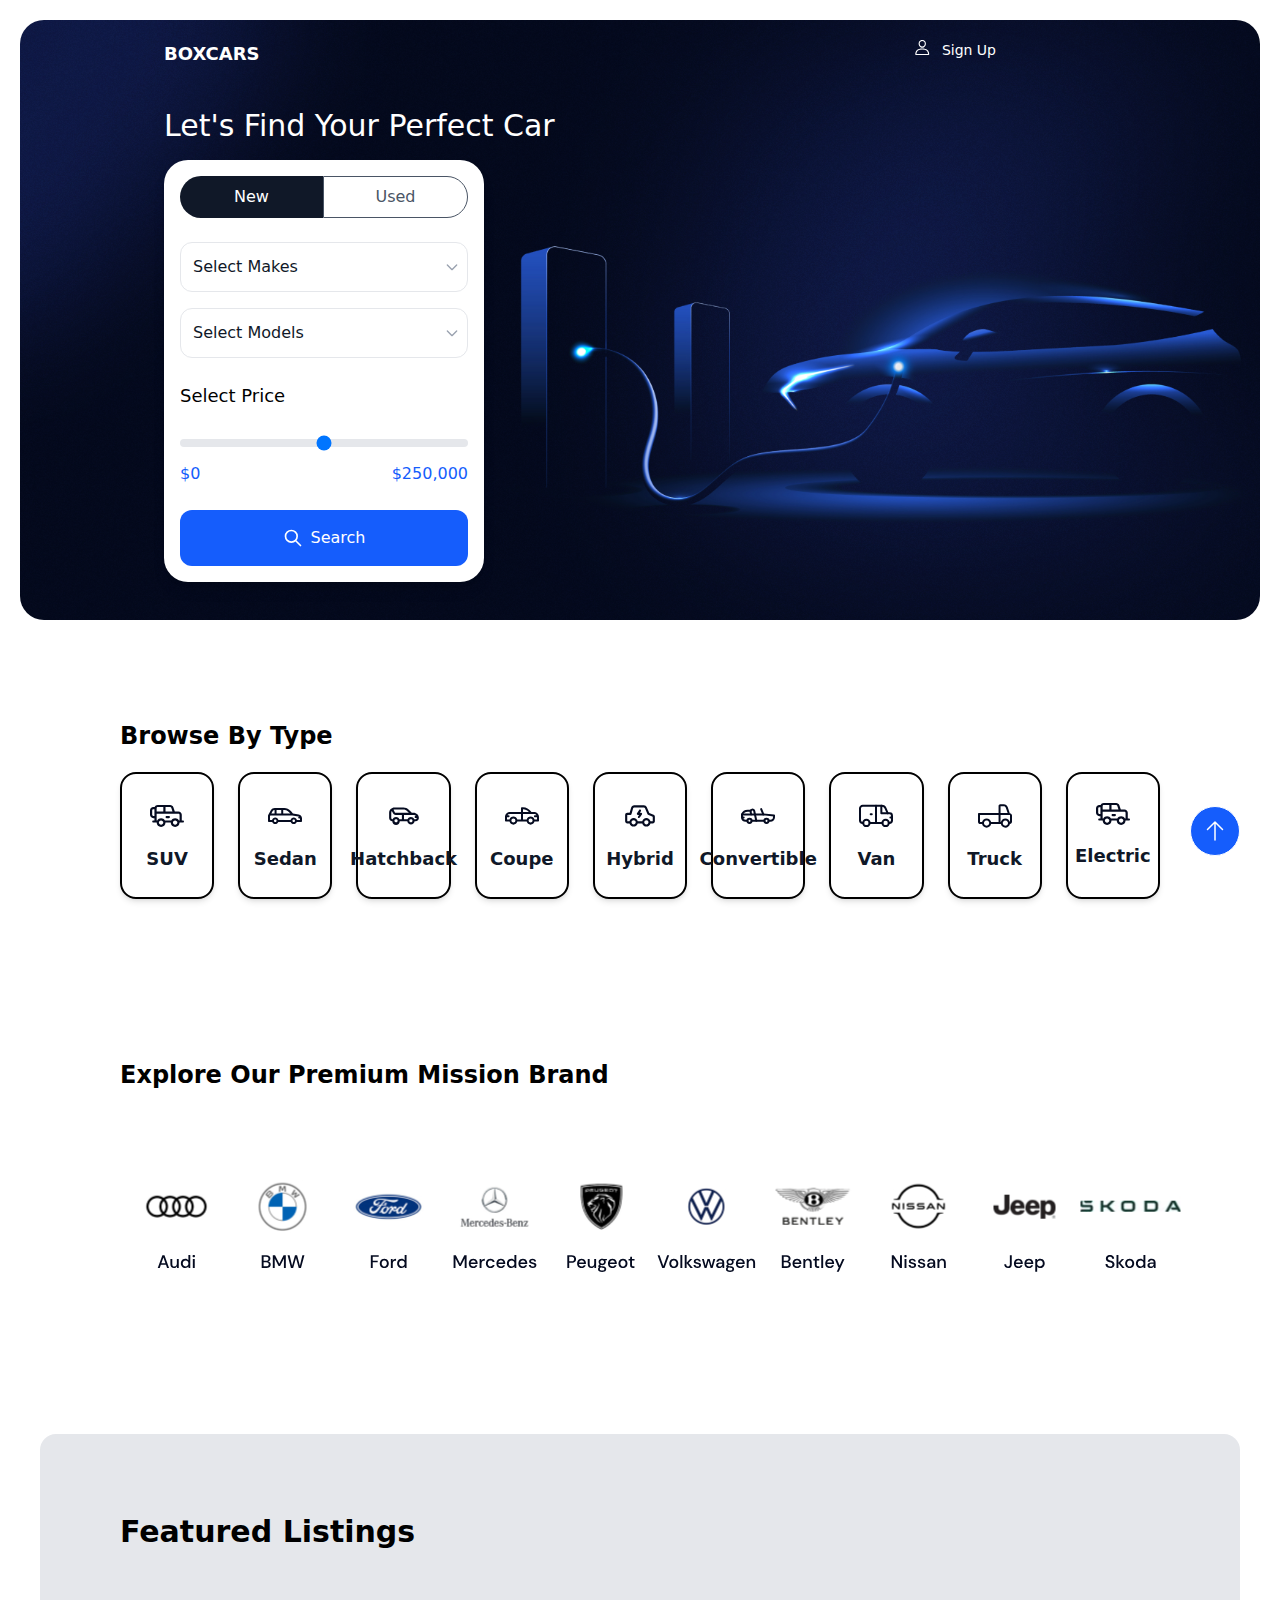
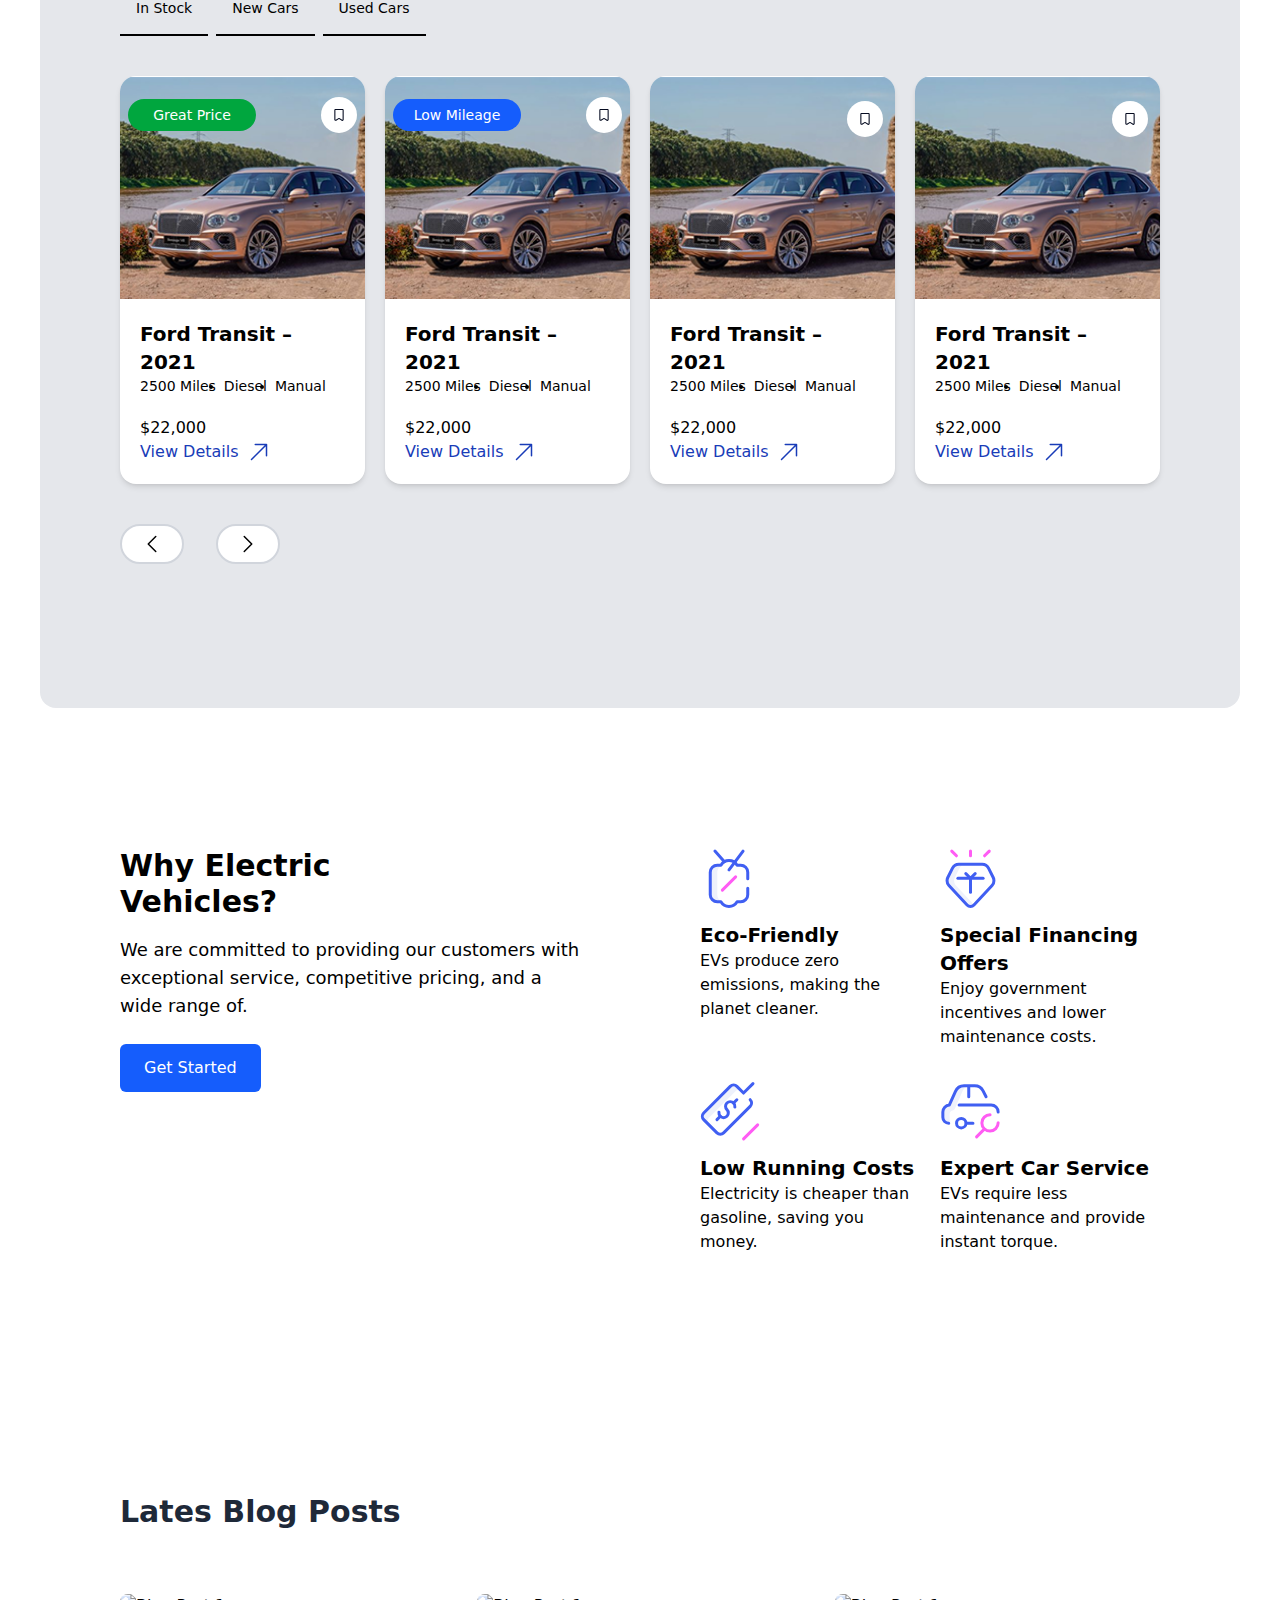
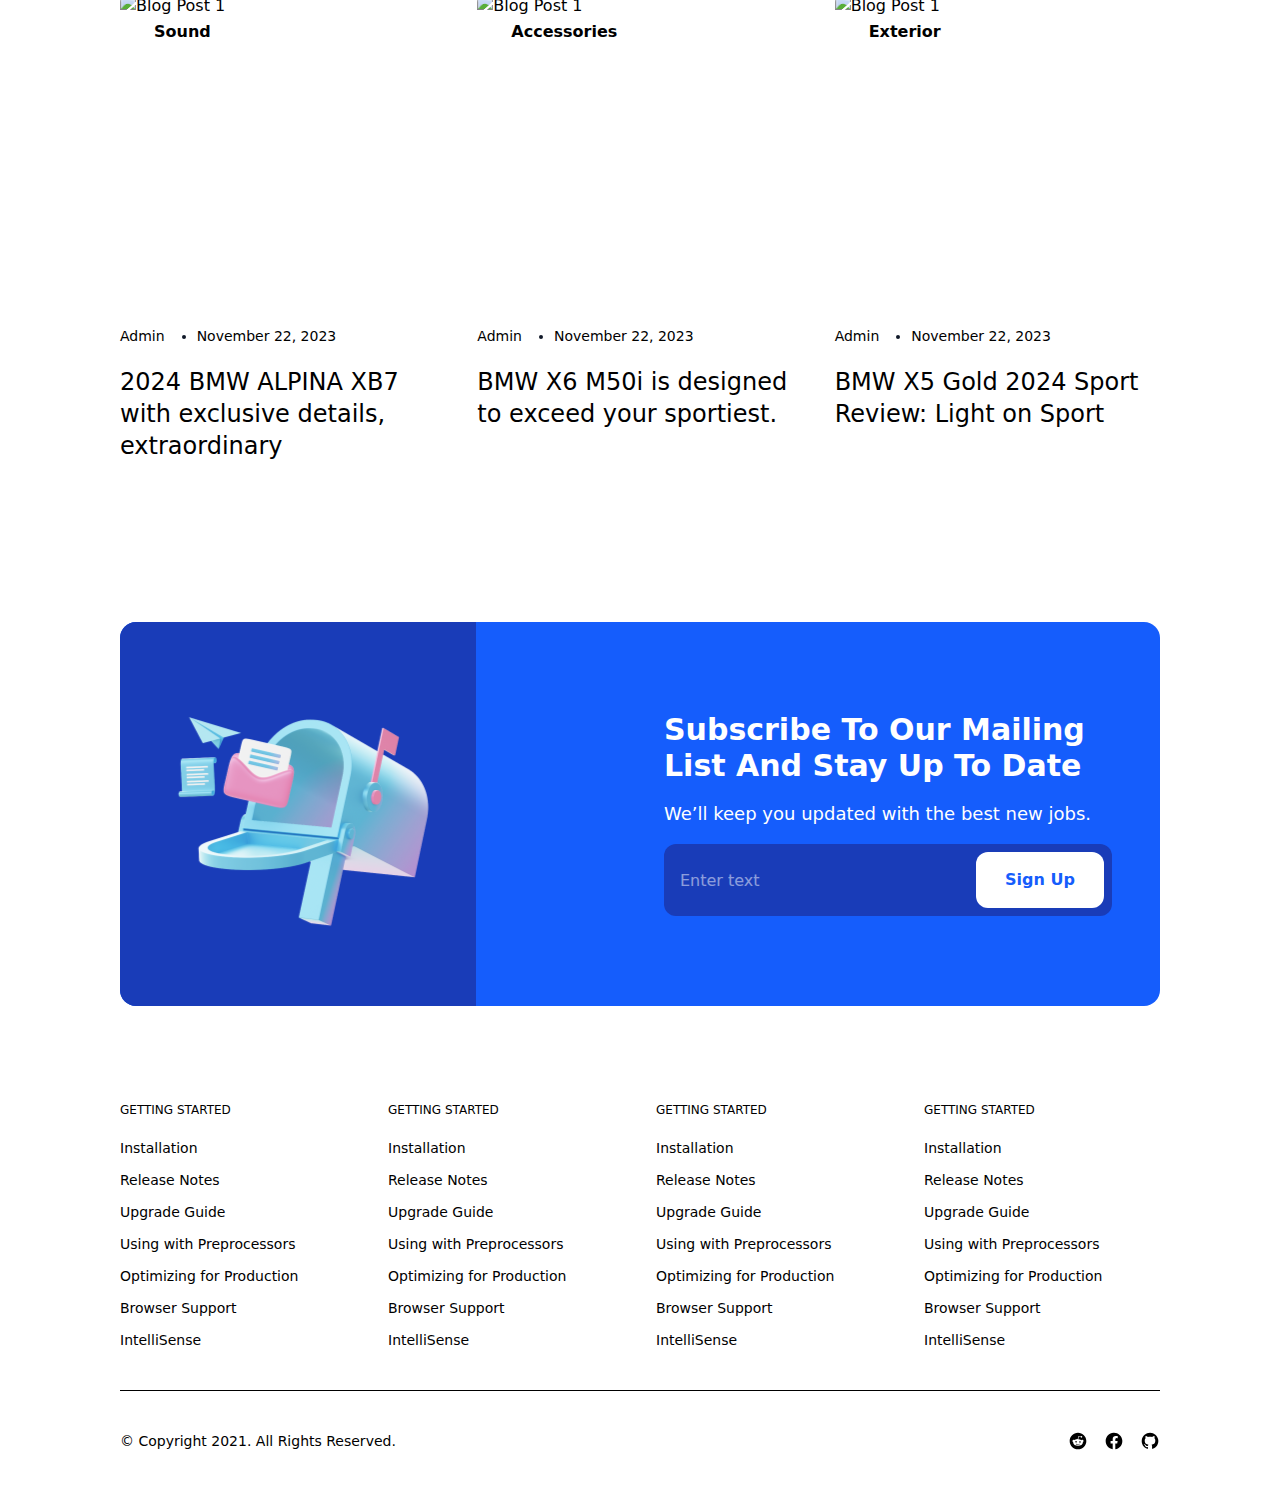
==== index.html @ 2b68f611 "Pushing" ====
<!DOCTYPE html>
<html lang="en">

<head>
    <meta charset="UTF-8">
    <meta name="viewport" content="width=device-width, initial-scale=1.0">
    <link rel="stylesheet" href="https://cdnjs.cloudflare.com/ajax/libs/font-awesome/6.7.2/css/all.min.css">
    <link href="https://cdn.jsdelivr.net/npm/flowbite@3.1.2/dist/flowbite.min.css" rel="stylesheet" />
    <link rel="stylesheet" href="./src/styles/output.css">
    <title>Document</title>
</head>

<body>

    <header class="relative w-full bg-white p-5">

        <!-- Background Image Section -->
        <section class="relative w-full bg-cover bg-center h-[600px] py-5 rounded-3xl px-36"
            style="background-image: url('./src/images/car-bg.jpg');">
            <!-- Overlay for better visibility -->
            <!-- <img src="./src/images/car-bg.jpg" alt=""> -->
            <div class="absolute inset-0  opacity-40"></div>


            <div class=" text-white flex justify-between">
                <a href="" class="text-lg font-bold font-sans">BOXCARS</a>
                <div class="flex gap-3 px-30">
                    <svg width="16" height="15" viewBox="0 0 16 15" fill="none" xmlns="http://www.w3.org/2000/svg">
                        <g clip-path="url(#clip0_402_1567)">
                            <path
                                d="M8.25 8.45C5.98333 8.45 4.25 8.96667 3.05 10C1.85 11.0333 1.25 12.5167 1.25 14.45C1.25 14.6167 1.30833 14.75 1.425 14.85C1.54167 14.95 1.66667 15 1.8 15H14.7C14.8333 15 14.9583 14.95 15.075 14.85C15.1917 14.75 15.25 14.6167 15.25 14.45C15.25 12.5167 14.65 11.0333 13.45 10C12.25 8.96667 10.5167 8.45 8.25 8.45ZM2.4 13.9C2.6 11 4.55 9.55 8.25 9.55C11.95 9.55 13.9 11 14.1 13.9H2.4ZM8.25 0C7.58333 0 6.96667 0.158333 6.4 0.474999C5.83333 0.791666 5.39167 1.23333 5.075 1.8C4.75833 2.36667 4.6 3 4.6 3.7C4.6 4.4 4.76667 5.05833 5.1 5.675C5.43333 6.29167 5.875 6.775 6.425 7.125C6.975 7.475 7.58333 7.65 8.25 7.65C8.91667 7.65 9.525 7.475 10.075 7.125C10.625 6.775 11.0667 6.29167 11.4 5.675C11.7333 5.05833 11.9 4.4 11.9 3.7C11.9 3 11.7417 2.36667 11.425 1.8C11.1083 1.23333 10.6667 0.791666 10.1 0.474999C9.53333 0.158333 8.91667 0 8.25 0ZM8.25 6.55C7.55 6.55 6.95 6.275 6.45 5.725C5.95 5.175 5.7 4.50833 5.7 3.725C5.7 2.94167 5.94167 2.30833 6.425 1.825C6.90833 1.34167 7.51667 1.1 8.25 1.1C8.98333 1.1 9.59167 1.35 10.075 1.85C10.5583 2.35 10.8 2.98333 10.8 3.75C10.8 4.51667 10.55 5.175 10.05 5.725C9.55 6.275 8.95 6.55 8.25 6.55Z"
                                fill="white" />
                        </g>
                        <defs>
                            <clipPath id="clip0_402_1567">
                                <rect width="15" height="15" fill="white" transform="matrix(1 0 0 -1 0.75 15)" />
                            </clipPath>
                        </defs>
                    </svg>

                    <a href="" class="text-sm ">Sign Up</a>
                </div>

            </div>

            <!-- Form positioned on top of the image -->
            <div class="py-2">

                <h1 class="text-white text-3xl py-8">Let's Find Your Perfect Car</h1>

                <section class=" flex items-center justify-center w-80 absolute top-[100px] py-10 ">

                    <div class="max-w-md w-full bg-white rounded-3xl shadow-lg p-4">
                        <!-- Toggle Button -->
                        <div class="flex rounded-full mb-6">
                            <button class="flex-1 py-2 px-6 rounded-l-full bg-gray-900 text-white font-medium">
                                New
                            </button>
                            <button class="flex-1 py-2 px-6 text-gray-600 font-medium border border-b-1 rounded-r-full">
                                Used
                            </button>
                        </div>

                        <!-- Make Dropdown -->
                        <div class="mb-4">
                            <div class="relative">
                                <select
                                    class="w-full p-3 border border-gray-200 rounded-xl appearance-none bg-white text-gray-900 focus:outline-none focus:border-blue-500">
                                    <option value="" disabled selected>Select Makes</option>
                                    <option value="audi">Audi</option>
                                </select>
                                <div class="absolute inset-y-0 right-0 flex items-center px-2 pointer-events-none">
                                    <svg class="w-4 h-4 text-gray-400" fill="none" stroke="currentColor"
                                        viewBox="0 0 24 24">
                                        <path stroke-linecap="round" stroke-linejoin="round" stroke-width="2"
                                            d="M19 9l-7 7-7-7" />
                                    </svg>
                                </div>
                            </div>
                        </div>

                        <!-- Model Dropdown -->
                        <div class="mb-6">
                            <div class="relative">
                                <select
                                    class="w-full p-3 border border-gray-200 rounded-xl appearance-none bg-white text-gray-900 focus:outline-none focus:border-blue-500">
                                    <option value="" disabled selected>Select Models</option>
                                    <option value="q7">Q7</option>
                                </select>
                                <div class="absolute inset-y-0 right-0 flex items-center px-2 pointer-events-none">
                                    <svg class="w-4 h-4 text-gray-400" fill="none" stroke="currentColor"
                                        viewBox="0 0 24 24">
                                        <path stroke-linecap="round" stroke-linejoin="round" stroke-width="2"
                                            d="M19 9l-7 7-7-7" />
                                    </svg>
                                </div>
                            </div>
                        </div>

                        <!-- Price Range Section -->
                        <div class="mb-6">
                            <p class="text-lg font-medium mb-4">Select Price</p>
                            <div class="relative pt-1">
                                <input type="range"
                                    class="w-full h-2 bg-gray-200 rounded-lg appearance-none cursor-pointer" min="0"
                                    max="250000">
                                <div class="flex justify-between mt-2">
                                    <span class="text-blue-600">$0</span>
                                    <span class="text-blue-600">$250,000</span>
                                </div>
                            </div>
                        </div>

                        <!-- Search Button -->
                        <button
                            class="w-full bg-blue-600 text-white py-4 rounded-xl flex items-center justify-center space-x-2 hover:bg-blue-700 transition-colors">
                            <svg class="w-5 h-5" fill="none" stroke="currentColor" viewBox="0 0 24 24">
                                <path stroke-linecap="round" stroke-linejoin="round" stroke-width="2"
                                    d="M21 21l-6-6m2-5a7 7 0 11-14 0 7 7 0 0114 0z" />
                            </svg>
                            <span>Search</span>
                        </button>
                    </div>
                </section>
            </div>
        </section>
    </header>

        <section class="px-10 py-10 w-full">
            <div class="px-20 py-10 gap-10">
                <h1 class="text-2xl mb-5 font-bold">Browse By Type</h1>
                <div class="grid grid-cols-2 sm:grid-cols-3 md:grid-cols-4 lg:grid-cols-6 xl:grid-cols-9 gap-6">

                    <!-- SUV -->
                    <div class="border-2 p-6 flex flex-col items-center gap-3 rounded-2xl shadow-md">
                        <svg width="34" height="35" viewBox="0 0 34 35" fill="none" xmlns="http://www.w3.org/2000/svg">
                            <mask id="mask0_402_1619" style="mask-type:luminance" maskUnits="userSpaceOnUse" x="0" y="0" width="34" height="35">
                                <path d="M34 0.969971H0V34.97H34V0.969971Z" fill="white" />
                            </mask>
                            <g mask="url(#mask0_402_1619)">
                                <path
                                    d="M32.8913 22.4048H31.7826V16.8614C31.7826 15.0273 30.2905 13.5353 28.4565 13.5353H24.8209L23.3616 9.15727C22.908 7.79701 21.6399 6.88306 20.2061 6.88306C20.0334 6.88306 8.04731 6.88306 7.76083 6.88306C6.31543 6.88306 5.08313 7.81002 4.62546 9.10043H3.32609C1.49208 9.10043 0 10.5925 0 12.4265V16.8614C0 18.6954 1.49208 20.1874 3.32609 20.1874H4.43481V22.4048H3.32609C2.71382 22.4048 2.21737 22.9012 2.21737 23.5135C2.21737 24.1259 2.71376 24.6223 3.32609 24.6223C4.36442 24.6223 5.6104 24.6223 6.65218 24.6223C6.65218 27.0676 8.64164 29.0571 11.087 29.0571C13.5323 29.0571 15.5218 27.0676 15.5218 24.6223H20.6957C20.6957 27.0676 22.6852 29.0571 25.1305 29.0571C27.5759 29.0571 29.5653 27.0676 29.5653 24.6223C30.6074 24.6223 31.8538 24.6223 32.8914 24.6223C33.5037 24.6223 34.0001 24.1259 34.0001 23.5135C34.0001 22.9012 33.5036 22.4048 32.8913 22.4048ZM4.43481 17.97H3.32609C2.71475 17.97 2.21737 17.4726 2.21737 16.8613V12.4265C2.21737 11.8151 2.71475 11.3178 3.32609 11.3178H4.43481C4.43481 12.0242 4.43481 17.285 4.43481 17.97ZM15.5217 9.10043H17.3696H20.2061C20.6841 9.10043 21.1068 9.4051 21.2579 9.85845L22.4834 13.5352H15.5217V9.10043ZM6.65218 10.2091C6.65218 9.59774 7.14956 9.10036 7.7609 9.10036H13.3044V13.5352H6.65218V10.2091ZM11.087 26.8396C9.86432 26.8396 8.86962 25.8449 8.86962 24.6222C8.86962 23.3995 9.86432 22.4048 11.087 22.4048C12.3097 22.4048 13.3044 23.3995 13.3044 24.6222C13.3044 25.8449 12.3097 26.8396 11.087 26.8396ZM25.1304 26.8396C23.9078 26.8396 22.9131 25.8449 22.9131 24.6222C22.9131 23.3995 23.9078 22.4048 25.1304 22.4048C26.3531 22.4048 27.3478 23.3995 27.3478 24.6222C27.3478 25.8449 26.3531 26.8396 25.1304 26.8396ZM29.5652 22.4048H28.9686C28.2005 21.0806 26.7683 20.1874 25.1304 20.1874C23.4926 20.1874 22.0604 21.0806 21.2923 22.4048H14.9251C14.1571 21.0806 12.7248 20.1874 11.087 20.1874C9.44914 20.1874 8.01689 21.0806 7.24884 22.4048H6.65225V19.0787V15.7526C8.46022 15.7526 27.2694 15.7526 28.4566 15.7526C29.0679 15.7526 29.5653 16.25 29.5653 16.8614L29.5652 22.4048Z"
                                    fill="#050B20" />
                                <path
                                    d="M18.8481 17.97H16.6307C16.0184 17.97 15.522 18.4664 15.522 19.0787C15.522 19.691 16.0184 20.1874 16.6307 20.1874H18.8481C19.4603 20.1874 19.9568 19.6911 19.9568 19.0787C19.9568 18.4664 19.4604 17.97 18.8481 17.97Z"
                                    fill="#050B20" />
                            </g>
                        </svg>

                        <span class="text-lg font-semibold text-gray-900">SUV</span>
                    </div>

                    <!-- Sedan -->
                    <div class="border-2 p-6 flex flex-col items-center gap-3 rounded-2xl shadow-md">
                        <svg width="34" height="35" viewBox="0 0 34 35" fill="none" xmlns="http://www.w3.org/2000/svg">
                            <mask id="mask0_402_1629" style="mask-type:luminance" maskUnits="userSpaceOnUse" x="0" y="0" width="34" height="35">
                                <path d="M34 0.969971H0V34.97H34V0.969971Z" fill="white" />
                            </mask>
                            <g mask="url(#mask0_402_1629)">
                                <path
                                    d="M30.759 16.5573L24.8898 15.5786C24.5466 15.0212 23.8644 14.0129 22.8725 13.0027C20.8927 10.9864 18.6133 9.92065 16.2806 9.92065H6.7225C5.16993 9.92065 3.73044 10.7601 2.96577 12.1114L0.331898 16.7662C0.327648 16.7737 0.324461 16.7815 0.32041 16.7891C0.116676 17.1537 0 17.5733 0 18.0199V22.9248C0 23.4749 0.445984 23.9208 0.99609 23.9208H4.18632C4.65455 25.146 5.848 26.0194 7.24339 26.0194C8.63879 26.0194 9.8322 25.146 10.3005 23.9208H22.672C23.1402 25.146 24.3336 26.0194 25.729 26.0194C27.1244 26.0194 28.3178 25.146 28.786 23.9208H33.0039C33.554 23.9208 34 23.4749 34 22.9248V20.2878C34 18.4192 32.6077 16.8182 30.759 16.5573ZM22.3976 15.4882H15.222V11.9129H16.2806C19.104 11.9129 21.2363 14.0002 22.3976 15.4882ZM8.57371 11.9129H13.2299V15.4882H8.57371V11.9129ZM4.69964 13.0925C5.08811 12.406 5.80012 11.9653 6.58152 11.9177V15.4882H3.34402L4.69964 13.0925ZM7.24339 24.0272C6.53929 24.0272 5.96647 23.464 5.96647 22.7716C5.96647 22.0793 6.53929 21.516 7.24339 21.516C7.9475 21.516 8.52032 22.0793 8.52032 22.7716C8.52032 23.464 7.9475 24.0272 7.24339 24.0272ZM25.729 24.0272C25.0248 24.0272 24.452 23.464 24.452 22.7716C24.452 22.0793 25.0249 21.516 25.729 21.516C26.4331 21.516 27.0059 22.0793 27.0059 22.7716C27.0059 23.464 26.4331 24.0272 25.729 24.0272ZM28.8857 21.9286C28.5111 20.5453 27.2381 19.5238 25.729 19.5238C24.2198 19.5238 22.9469 20.5453 22.5721 21.9286H10.4001C10.0255 20.5453 8.75254 19.5238 7.24339 19.5238C5.73425 19.5238 4.4613 20.5453 4.08657 21.9286H1.99219V18.0199C1.99219 17.7224 2.23417 17.4804 2.53167 17.4804H24.183L30.4445 18.5246C30.4541 18.5262 30.4637 18.5277 30.4734 18.529C30.6428 18.5522 30.804 18.5995 30.9541 18.6667C30.5374 18.7859 30.232 19.1688 30.232 19.6238C30.232 20.1739 30.678 20.6199 31.2281 20.6199H32.0078V21.9287L28.8857 21.9286Z"
                                    fill="#050B20" />
                            </g>
                        </svg>

                        <span class="text-lg font-semibold text-gray-900">Sedan</span>
                    </div>

                    <!-- Hatchback -->
                    <div class="border-2 p-6 flex flex-col items-center gap-3 rounded-2xl shadow-md">
                        <svg width="34" height="35" viewBox="0 0 34 35" fill="none" xmlns="http://www.w3.org/2000/svg">
                            <path
                            d="M26.5625 14.7824H25.3194C25.1795 14.7833 25.0409 14.7565 24.9115 14.7036C24.782 14.6507 24.6643 14.5728 24.565 14.4743L21.7387 11.6481C21.0418 10.9511 20.2132 10.3996 19.3012 10.0257C18.3891 9.65174 17.4119 9.46283 16.4263 9.46992H7.4375C6.02854 9.46992 4.67728 10.0296 3.681 11.0259C2.68471 12.0222 2.125 13.3735 2.125 14.7824V20.0949C2.125 20.9403 2.46083 21.7511 3.0586 22.3489C3.65637 22.9466 4.46712 23.2824 5.3125 23.2824C5.3125 24.2687 5.7043 25.2146 6.4017 25.912C7.0991 26.6094 8.04498 27.0012 9.03125 27.0012C10.0175 27.0012 10.9634 26.6094 11.6608 25.912C12.3582 25.2146 12.75 24.2687 12.75 23.2824H20.2938C20.4112 24.1714 20.8478 24.9874 21.5221 25.5785C22.1965 26.1696 23.0626 26.4955 23.9594 26.4955C24.8561 26.4955 25.7223 26.1696 26.3966 25.5785C27.071 24.9874 27.5075 24.1714 27.625 23.2824H28.6875C29.5329 23.2824 30.3436 22.9466 30.9414 22.3489C31.5392 21.7511 31.875 20.9403 31.875 20.0949C31.875 18.686 31.3153 17.3347 30.319 16.3384C29.3227 15.3422 27.9715 14.7824 26.5625 14.7824ZM16.4794 11.5949C17.1775 11.5937 17.869 11.7301 18.5144 11.9962C19.1598 12.2624 19.7464 12.6532 20.2406 13.1462L21.8769 14.7824H8.755C8.55699 14.7838 8.36253 14.7298 8.19357 14.6266C8.0246 14.5233 7.88785 14.3749 7.79875 14.1981L6.56625 11.7331C6.84804 11.6434 7.14178 11.5968 7.4375 11.5949H16.4794ZM4.25 20.0949V14.7824C4.25058 14.1372 4.44694 13.5074 4.81313 12.9762L5.87563 15.1012C6.13626 15.6433 6.54495 16.1005 7.05446 16.4201C7.56398 16.7398 8.15353 16.9087 8.755 16.9074H14.875V21.1574H12.3781C12.0797 20.5219 11.6064 19.9844 11.0137 19.608C10.421 19.2315 9.7334 19.0316 9.03125 19.0316C8.3291 19.0316 7.64146 19.2315 7.04876 19.608C6.45607 19.9844 5.98282 20.5219 5.68437 21.1574H5.3125C5.03071 21.1574 4.76046 21.0455 4.5612 20.8463C4.36194 20.647 4.25 20.3767 4.25 20.0949ZM9.03125 24.3449C8.71604 24.3449 8.4079 24.2515 8.14581 24.0764C7.88372 23.9012 7.67944 23.6523 7.55882 23.3611C7.43819 23.0699 7.40663 22.7494 7.46812 22.4403C7.52962 22.1311 7.68141 21.8471 7.9043 21.6242C8.12719 21.4014 8.41117 21.2496 8.72032 21.1881C9.02948 21.1266 9.34993 21.1581 9.64115 21.2788C9.93237 21.3994 10.1813 21.6037 10.3564 21.8658C10.5315 22.1278 10.625 22.436 10.625 22.7512C10.625 23.1739 10.4571 23.5793 10.1582 23.8781C9.85932 24.177 9.45394 24.3449 9.03125 24.3449ZM23.9062 24.3449C23.591 24.3449 23.2829 24.2515 23.0208 24.0764C22.7587 23.9012 22.5544 23.6523 22.4338 23.3611C22.3132 23.0699 22.2816 22.7494 22.3431 22.4403C22.4046 22.1311 22.5564 21.8471 22.7793 21.6242C23.0022 21.4014 23.2862 21.2496 23.5953 21.1881C23.9045 21.1266 24.2249 21.1581 24.5162 21.2788C24.8074 21.3994 25.0563 21.6037 25.2314 21.8658C25.4065 22.1278 25.5 22.436 25.5 22.7512C25.5 23.1739 25.3321 23.5793 25.0332 23.8781C24.7343 24.177 24.3289 24.3449 23.9062 24.3449ZM28.6875 21.1574H27.2531C26.9547 20.5219 26.4814 19.9844 25.8887 19.608C25.296 19.2315 24.6084 19.0316 23.9062 19.0316C23.2041 19.0316 22.5165 19.2315 21.9238 19.608C21.3311 19.9844 20.8578 20.5219 20.5594 21.1574H17V16.9074H26.5625C27.0081 16.9098 27.4482 17.0056 27.8545 17.1886C28.2608 17.3717 28.6242 17.6378 28.9212 17.9699H28.6875C28.4057 17.9699 28.1355 18.0819 27.9362 18.2811C27.7369 18.4804 27.625 18.7507 27.625 19.0324C27.625 19.3142 27.7369 19.5845 27.9362 19.7838C28.1355 19.983 28.4057 20.0949 28.6875 20.0949H29.75C29.75 20.3767 29.6381 20.647 29.4388 20.8463C29.2395 21.0455 28.9693 21.1574 28.6875 21.1574Z"
                            fill="#050B20" />
                        </svg>

                        <span class="text-lg font-semibold text-gray-900">Hatchback</span>
                    </div>

                    <!-- Coupe -->
                    <div class="border-2 p-6 flex flex-col items-center gap-3 rounded-2xl shadow-md">
                        <svg width="34" height="35" viewBox="0 0 34 35" fill="none" xmlns="http://www.w3.org/2000/svg">
                            <mask id="mask0_402_1641" style="mask-type:luminance" maskUnits="userSpaceOnUse" x="0" y="0" width="34" height="35">
                                <path d="M34 0.969971H0V34.97H34V0.969971Z" fill="white" />
                            </mask>
                            <g mask="url(#mask0_402_1641)">
                                <path
                                    d="M29.1539 13.9291H26.4432C25.5374 12.5991 24.3322 11.4873 22.9281 10.6943C21.3558 9.80641 19.5704 9.33716 17.765 9.33716H17C16.4451 9.33716 15.9953 9.78696 15.9953 10.3418V13.9291H4.8461C2.39815 13.9291 0.369644 15.754 0.046173 18.1145C0.042542 18.1373 0.039429 18.1601 0.037354 18.1835C0.013748 18.3778 0 18.5749 0 18.7754V22.6169C0 23.1717 0.449799 23.6215 1.00465 23.6215H4.51978C4.96672 25.3481 6.5379 26.6267 8.40221 26.6267C10.2665 26.6267 11.8377 25.3481 12.2846 23.6215H21.7154C22.1626 25.3481 23.7335 26.6267 25.5978 26.6267C27.4621 26.6267 29.033 25.3481 29.4802 23.6215H32.9953C33.5502 23.6215 34 23.1717 34 22.6169V18.7754C34 16.1031 31.826 13.9291 29.1539 13.9291ZM18.0047 11.3501C20.2251 11.4137 22.3312 12.3607 23.8588 13.9291H18.0047V11.3501ZM2.00931 19.274H3.56104C4.11589 19.274 4.56569 18.8242 4.56569 18.2693C4.56569 17.7145 4.11589 17.2647 3.56104 17.2647H2.44691C2.94989 16.4686 3.83704 15.9386 4.8461 15.9386H15.9953V21.6122H12.2846C11.8374 19.8857 10.2665 18.6068 8.40221 18.6068C6.5379 18.6068 4.96698 19.8857 4.51978 21.6122H2.00931V19.274ZM10.4027 22.6169C10.4027 23.7201 9.5054 24.6174 8.40221 24.6174C7.29898 24.6174 6.40172 23.7201 6.40172 22.6169C6.40172 21.5137 7.29898 20.6164 8.40221 20.6164C9.5054 20.6164 10.4027 21.5137 10.4027 22.6169ZM27.5983 22.6169C27.5983 23.7201 26.701 24.6174 25.5978 24.6174C24.4946 24.6174 23.5973 23.7201 23.5973 22.6169C23.5973 21.5137 24.4946 20.6164 25.5978 20.6164C26.701 20.6164 27.5983 21.5137 27.5983 22.6169ZM29.4802 21.6122C29.0333 19.8857 27.4621 18.6068 25.5978 18.6068C23.7335 18.6068 22.1623 19.8857 21.7154 21.6122H18.0047V15.9386H29.1539C30.1451 15.9386 31.019 16.4502 31.5264 17.2227H29.9715C29.4167 17.2227 28.9669 17.6725 28.9669 18.2273C28.9669 18.7822 29.4167 19.2322 29.9715 19.2322H31.9907V21.6122H29.4802Z"
                                    fill="#050B20" />
                            </g>
                        </svg>

                        <span class="text-lg font-semibold text-gray-900">Coupe</span>
                    </div>

                    <!-- Hybrid -->
                    <div class="border-2 p-6 flex flex-col items-center gap-3 rounded-2xl shadow-md">
                        <svg width="34" height="35" viewBox="0 0 34 35" fill="none" xmlns="http://www.w3.org/2000/svg">
                            <path
                                d="M30.5394 16.7163L26.3033 15.0226L23.8414 9.27766C23.3378 8.10359 22.1882 7.34497 20.9111 7.34497H11.1658C9.75056 7.34497 8.48938 8.29591 8.1005 9.65697L6.63637 14.7825H4.25C3.07806 14.7825 2.125 15.7356 2.125 16.9075V23.2825C2.125 24.4544 3.07806 25.4075 4.25 25.4075H6.52588C7.00081 27.235 8.65088 28.595 10.625 28.595C12.5991 28.595 14.2492 27.235 14.7241 25.4075H19.2759C19.7508 27.235 21.4009 28.595 23.375 28.595C25.3491 28.595 26.9992 27.235 27.4741 25.4075H29.75C30.9219 25.4075 31.875 24.4544 31.875 23.2825V18.6893C31.875 17.8149 31.3512 17.0403 30.5394 16.7163ZM10.625 26.47C9.45306 26.47 8.5 25.5169 8.5 24.345C8.5 23.1731 9.45306 22.22 10.625 22.22C11.7969 22.22 12.75 23.1731 12.75 24.345C12.75 25.5169 11.7969 26.47 10.625 26.47ZM23.375 26.47C22.2031 26.47 21.25 25.5169 21.25 24.345C21.25 23.1731 22.2031 22.22 23.375 22.22C24.5469 22.22 25.5 23.1731 25.5 24.345C25.5 25.5169 24.5469 26.47 23.375 26.47ZM29.75 23.2825H27.4741C26.9992 21.455 25.3491 20.095 23.375 20.095C21.4009 20.095 19.7508 21.455 19.2759 23.2825H14.7241C14.2492 21.455 12.5991 20.095 10.625 20.095C8.65088 20.095 7.00081 21.455 6.52588 23.2825H4.25V16.9075H7.4375C7.91138 16.9075 8.32894 16.593 8.45856 16.1372L10.1426 10.2413C10.2733 9.78659 10.693 9.46997 11.1658 9.46997H20.9111C21.3361 9.46997 21.7196 9.72284 21.8875 10.1138L24.5225 16.2636C24.633 16.5229 24.8423 16.7269 25.1037 16.8321L29.75 18.6893V23.2825Z"
                                fill="#050B20" />
                            <path
                                d="M15.3481 19.9165C14.8604 19.5914 14.7287 18.9316 15.0538 18.4428L16.077 16.9075H14.8753C14.4833 16.9075 14.1231 16.6918 13.9382 16.3465C13.7533 16.0012 13.7735 15.5815 13.9913 15.2564L16.1163 12.0689C16.4414 11.5802 17.1013 11.4484 17.59 11.7746C18.0777 12.0997 18.2094 12.7595 17.8843 13.2483L16.8611 14.7825H18.0628C18.4549 14.7825 18.8151 14.9982 18.9999 15.3435C19.1848 15.6888 19.1646 16.1085 18.9468 16.4337L16.8218 19.6212C16.4956 20.111 15.8348 20.2417 15.3481 19.9165Z"
                                fill="#050B20" />
                        </svg>

                        <span class="text-lg font-semibold text-gray-900">Hybrid</span>
                    </div>

                    <!-- Convertible -->
                    <div class="border-2 p-6 flex flex-col items-center gap-3 rounded-2xl shadow-md">
                        <svg width="34" height="35" viewBox="0 0 34 35" fill="none" xmlns="http://www.w3.org/2000/svg">
                            <mask id="mask0_402_1654" style="mask-type:luminance" maskUnits="userSpaceOnUse" x="0" y="0" width="34" height="35">
                                <path d="M34 0.969971H0V34.97H34V0.969971Z" fill="white" />
                            </mask>
                            <g mask="url(#mask0_402_1654)">
                                <mask id="mask1_402_1654" style="mask-type:luminance" maskUnits="userSpaceOnUse" x="0" y="0" width="34"
                                    height="35">
                                    <path d="M0 0.969971H34V34.97H0V0.969971Z" fill="white" />
                                </mask>
                                <g mask="url(#mask1_402_1654)">
                                    <path
                                        d="M6.375 22.7512H4.68031C2.8143 22.7512 1.27168 21.3634 1.02996 19.5638C1.00738 19.4011 0.996094 19.2357 0.996094 19.067V16.3762H10.1442H13.9453H22.3125L33.0039 17.4388V19.067C33.0039 21.1024 31.3517 22.7512 29.3197 22.7512H27.625"
                                        stroke="#050B20" stroke-width="2" stroke-miterlimit="10" stroke-linecap="round"
                                        stroke-linejoin="round" />
                                    <path d="M23.375 22.7512H15.2914H10.625" stroke="#050B20" stroke-width="2" stroke-miterlimit="10"
                                        stroke-linecap="round" stroke-linejoin="round" />
                                    <path
                                        d="M10.625 22.7512C10.625 23.9247 9.6736 24.8761 8.5 24.8761C7.3264 24.8761 6.375 23.9247 6.375 22.7512C6.375 21.5776 7.3264 20.6262 8.5 20.6262C9.6736 20.6262 10.625 21.5776 10.625 22.7512Z"
                                        stroke="#050B20" stroke-width="2" stroke-miterlimit="10" stroke-linecap="round"
                                        stroke-linejoin="round" />
                                    <path
                                        d="M27.625 22.7512C27.625 23.9247 26.6736 24.8761 25.5 24.8761C24.3264 24.8761 23.375 23.9247 23.375 22.7512C23.375 21.5776 24.3264 20.6262 25.5 20.6262C26.6736 20.6262 27.625 21.5776 27.625 22.7512Z"
                                        stroke="#050B20" stroke-width="2" stroke-miterlimit="10" stroke-linecap="round"
                                        stroke-linejoin="round" />
                                    <path d="M2.65656 19.5637H1.03027" stroke="#050B20" stroke-width="2" stroke-miterlimit="10"
                                        stroke-linecap="round" stroke-linejoin="round" />
                                    <path
                                        d="M10.144 16.3761L9.60341 13.8135C9.39026 12.8088 10.0311 11.8213 11.0358 11.6082C12.0405 11.3944 13.028 12.0358 13.2411 13.0399C14.1289 17.2434 13.6724 15.0812 15.2911 22.7511"
                                        stroke="#050B20" stroke-width="2" stroke-miterlimit="10" stroke-linecap="round"
                                        stroke-linejoin="round" />
                                    <path d="M22.3125 16.3761L20.1875 11.0637" stroke="#050B20" stroke-width="2" stroke-miterlimit="10"
                                        stroke-linecap="round" stroke-linejoin="round" />
                                    <path d="M0.996094 16.3762C2.00593 14.1143 4.25153 12.6575 6.72875 12.6575H9.7292" stroke="#050B20"
                                        stroke-width="2" stroke-miterlimit="10" stroke-linecap="round" stroke-linejoin="round" />
                                </g>
                            </g>
                        </svg>

                        <span class="text-lg font-semibold text-gray-900">Convertible</span>
                    </div>

                    <!-- Van -->
                    <div class="border-2 p-6 flex flex-col items-center gap-3 rounded-2xl shadow-md">
                        <svg width="34" height="35" viewBox="0 0 34 35" fill="none" xmlns="http://www.w3.org/2000/svg">
                            <mask id="mask0_402_1673" style="mask-type:luminance" maskUnits="userSpaceOnUse" x="0" y="0" width="34" height="35">
                                <path d="M0 0.969971H34V34.97H0V0.969971Z" fill="white" />
                            </mask>
                            <g mask="url(#mask0_402_1673)">
                                <path
                                    d="M29.8033 24.9051H30.3366C31.8036 24.9051 33.0039 23.7047 33.0039 22.2377V17.97C33.0039 16.503 32.0437 15.3027 30.87 15.3027H28.7362L26.5861 10.2858C26.0083 8.9373 24.3351 7.83423 22.8681 7.83423H3.66343C2.19639 7.83423 0.996094 9.03446 0.996094 10.5014V22.2377C0.996094 23.7047 2.19639 24.9051 3.66343 24.9051H4.19707"
                                    stroke="#050B20" stroke-width="2" stroke-miterlimit="10" stroke-linecap="round" stroke-linejoin="round" />
                                <path
                                    d="M10.5988 24.9049C10.5988 26.6726 9.16571 28.1056 7.39805 28.1056C5.63031 28.1056 4.19727 26.6726 4.19727 24.9049C4.19727 23.1371 5.63031 21.7041 7.39805 21.7041C9.16571 21.7041 10.5988 23.1371 10.5988 24.9049Z"
                                    stroke="#050B20" stroke-width="2" stroke-miterlimit="10" stroke-linecap="round" stroke-linejoin="round" />
                                <path
                                    d="M29.8027 24.9049C29.8027 26.6726 28.3696 28.1056 26.6021 28.1056C24.8346 28.1056 23.4014 26.6726 23.4014 24.9049C23.4014 23.1371 24.8346 21.7041 26.6021 21.7041C28.3696 21.7041 29.8027 23.1371 29.8027 24.9049Z"
                                    stroke="#050B20" stroke-width="2" stroke-miterlimit="10" stroke-linecap="round" stroke-linejoin="round" />
                                <path d="M10.5986 24.905H23.4018" stroke="#050B20" stroke-width="2" stroke-miterlimit="10"
                                    stroke-linecap="round" stroke-linejoin="round" />
                                <path d="M17 24.9051V7.83423" stroke="#050B20" stroke-width="2" stroke-miterlimit="10" stroke-linecap="round"
                                    stroke-linejoin="round" />
                                <path d="M28.7365 15.3028H22.335V7.83423" stroke="#050B20" stroke-width="2" stroke-miterlimit="10"
                                    stroke-linecap="round" stroke-linejoin="round" />
                                <path d="M12.7329 16.3696H11.666" stroke="#050B20" stroke-width="2" stroke-miterlimit="10"
                                    stroke-linecap="round" stroke-linejoin="round" />
                                <path d="M33.0037 19.5703H31.4033" stroke="#050B20" stroke-width="2" stroke-miterlimit="10"
                                    stroke-linecap="round" stroke-linejoin="round" />
                            </g>
                        </svg>

                        <span class="text-lg font-semibold text-gray-900">Van</span>
                    </div>

                    <!-- Truck -->
                    <div class="border-2 p-6 flex flex-col items-center gap-3 rounded-2xl shadow-md">
                        <svg width="36" height="35" viewBox="0 0 36 35" fill="none" xmlns="http://www.w3.org/2000/svg">
                            <mask id="mask0_402_1687" style="mask-type:luminance" maskUnits="userSpaceOnUse" x="1" y="0" width="34" height="35">
                                <path d="M35 0.969971H1V34.97H35V0.969971Z" fill="white" />
                            </mask>
                            <g mask="url(#mask0_402_1687)">
                                <path
                                    d="M32.7415 15.1259L30.7088 9.08817C30.1364 7.38884 28.5473 6.24731 26.7543 6.24731H23.2242C22.3084 6.24731 21.564 6.99239 21.564 7.90747V15.1245H1.99609C1.44625 15.1245 1 15.5708 1 16.1206V23.7241C1 25.0058 2.04258 26.0484 3.32422 26.0484H5.0727C5.52957 28.1302 7.38895 29.6927 9.60559 29.6927C11.8222 29.6927 13.6809 28.1302 14.1378 26.0484H23.8491C24.3059 28.1302 26.1646 29.6927 28.3813 29.6927C30.6026 29.6927 32.4646 28.1236 32.9168 26.0357C34.0856 25.9149 35 24.9241 35 23.7241V17.4487C35 16.189 33.9926 15.1604 32.7415 15.1259ZM26.7543 8.2395C27.6913 8.2395 28.5221 8.83583 28.8202 9.72368L30.6391 15.1245L23.5562 15.1246V8.2395H26.7543ZM2.99219 23.7241V17.1167H21.564V24.0562H14.1378C13.6809 21.975 11.8222 20.4125 9.60559 20.4125C7.38895 20.4125 5.52957 21.975 5.0727 24.0562H3.32422C3.14094 24.0562 2.99219 23.9074 2.99219 23.7241ZM9.60559 27.7005C7.72848 27.7005 6.44445 25.7891 7.15188 24.0562C7.54633 23.0886 8.49727 22.4046 9.60559 22.4046C10.7139 22.4046 11.6642 23.0886 12.0586 24.0562C12.7642 25.7847 11.4869 27.7005 9.60559 27.7005ZM23.5562 17.1168C24.3715 17.1168 31.6649 17.1167 32.6758 17.1167C32.8591 17.1167 33.0078 17.2655 33.0078 17.4487C32.964 23.9121 33.1103 23.7861 32.8949 23.9725C32.4068 21.9332 30.568 20.4125 28.3813 20.4125C26.1646 20.4125 24.3059 21.975 23.8491 24.0562H23.5562V17.1168ZM25.9282 26.0484C25.2208 24.3152 26.5055 22.4046 28.3813 22.4046C30.2492 22.4046 31.5465 24.3053 30.835 26.0484C29.9394 28.2467 26.8241 28.2474 25.9282 26.0484Z"
                                    fill="#050B20" />
                            </g>
                        </svg>

                        <span class="text-lg font-semibold text-gray-900">Truck</span>
                    </div>

                    <!-- Electric -->
                    <div class="border-2 p-6 flex flex-col items-center gap-3 rounded-2xl shadow-md">
                        <svg width="34" height="32" viewBox="0 0 34 24" fill="none" xmlns="http://www.w3.org/2000/svg">
                            <path
                                d="M32.8913 16.4048H31.7826V10.8614C31.7826 9.02727 30.2905 7.53527 28.4565 7.53527H24.8209L23.3616 3.15727C22.908 1.79701 21.6399 0.883057 20.2061 0.883057C20.0334 0.883057 8.04731 0.883057 7.76083 0.883057C6.31543 0.883057 5.08313 1.81002 4.62546 3.10043H3.32609C1.49208 3.10043 0 4.59251 0 6.42647V10.8614C0 12.6954 1.49208 14.1874 3.32609 14.1874H4.43481V16.4048H3.32609C2.71382 16.4048 2.21737 16.9012 2.21737 17.5135C2.21737 18.1259 2.71376 18.6223 3.32609 18.6223C4.36442 18.6223 5.6104 18.6223 6.65218 18.6223C6.65218 21.0676 8.64164 23.0571 11.087 23.0571C13.5323 23.0571 15.5218 21.0676 15.5218 18.6223H20.6957C20.6957 21.0676 22.6852 23.0571 25.1305 23.0571C27.5759 23.0571 29.5653 21.0676 29.5653 18.6223C30.6074 18.6223 31.8538 18.6223 32.8914 18.6223C33.5037 18.6223 34.0001 18.1259 34.0001 17.5135C34.0001 16.9012 33.5036 16.4048 32.8913 16.4048ZM4.43481 11.97H3.32609C2.71475 11.97 2.21737 11.4726 2.21737 10.8613V6.42647C2.21737 5.81507 2.71475 5.31777 3.32609 5.31777H4.43481C4.43481 6.02417 4.43481 11.285 4.43481 11.97ZM15.5217 3.10043H17.3696H20.2061C20.6841 3.10043 21.1068 3.4051 21.2579 3.85845L22.4834 7.53517H15.5217V3.10043ZM6.65218 4.20908C6.65218 3.59774 7.14956 3.10036 7.7609 3.10036H13.3044V7.53517H6.65218V4.20908ZM11.087 20.8396C9.86432 20.8396 8.86962 19.8449 8.86962 18.6222C8.86962 17.3995 9.86432 16.4048 11.087 16.4048C12.3097 16.4048 13.3044 17.3995 13.3044 18.6222C13.3044 19.8449 12.3097 20.8396 11.087 20.8396ZM25.1304 20.8396C23.9078 20.8396 22.9131 19.8449 22.9131 18.6222C22.9131 17.3995 23.9078 16.4048 25.1304 16.4048C26.3531 16.4048 27.3478 17.3995 27.3478 18.6222C27.3478 19.8449 26.3531 20.8396 25.1304 20.8396ZM29.5652 16.4048H28.9686C28.2005 15.0806 26.7683 14.1874 25.1304 14.1874C23.4926 14.1874 22.0604 15.0806 21.2923 16.4048H14.9251C14.1571 15.0806 12.7248 14.1874 11.087 14.1874C9.44914 14.1874 8.01689 15.0806 7.24884 16.4048H6.65225V13.0787V9.75257C8.46022 9.75257 27.2694 9.75257 28.4566 9.75257C29.0679 9.75257 29.5653 10.25 29.5653 10.8614L29.5652 16.4048Z"
                                fill="#050B20" />
                            <path
                                d="M18.8481 11.97H16.6307C16.0184 11.97 15.522 12.4664 15.522 13.0787C15.522 13.691 16.0184 14.1874 16.6307 14.1874H18.8481C19.4603 14.1874 19.9568 13.6911 19.9568 13.0787C19.9568 12.4664 19.4604 11.97 18.8481 11.97Z"
                                fill="#050B20" />
                        </svg>

                        <span class="text-lg font-semibold text-gray-900">Electric</span>
                    </div>

                </div>
            </div>
        </section>


    <section class="px-10 py-10 w-full">
        <div class="px-20 py-10 gap-10 ">
            <h1 class="font-bold text-2xl">Explore Our Premium Mission Brand</h1>
            <div class="grid grid-cols-3 sm:grid-cols-6 md:grid-cols-10 sm:gap-3 md:gap-5  py-20 gap-5">
                <!-- Each icon will be placed inside a div with rounded corners -->


                <div class="rounded-2xl justify-center items-center">
                    <svg width="113" height="103" viewBox="0 0 113 103" fill="none" xmlns="http://www.w3.org/2000/svg"
                        xmlns:xlink="http://www.w3.org/1999/xlink">
                        <rect width="70" height="70" transform="translate(21.5 0.689941)"
                            fill="url(#pattern0_402_1013)" />
                        <path
                            d="M37.738 96.8899L42.382 84.2899H44.47L49.078 96.8899H47.062L45.982 93.8119H40.834L39.754 96.8899H37.738ZM41.374 92.2999H45.442L43.408 86.5579L41.374 92.2999ZM53.8638 97.1059C52.7838 97.1059 51.9318 96.7699 51.3078 96.0979C50.6958 95.4259 50.3898 94.4239 50.3898 93.0919V87.9619H52.2978V92.8939C52.2978 94.6219 53.0058 95.4859 54.4218 95.4859C55.1298 95.4859 55.7118 95.2339 56.1678 94.7299C56.6238 94.2259 56.8518 93.5059 56.8518 92.5699V87.9619H58.7598V96.8899H57.0678L56.9238 95.3239C56.6478 95.8759 56.2398 96.3139 55.6998 96.6379C55.1718 96.9499 54.5598 97.1059 53.8638 97.1059ZM65.255 97.1059C64.391 97.1059 63.629 96.9019 62.969 96.4939C62.309 96.0859 61.793 95.5279 61.421 94.8199C61.049 94.1119 60.863 93.3079 60.863 92.4079C60.863 91.5079 61.049 90.7099 61.421 90.0139C61.793 89.3059 62.309 88.7539 62.969 88.3579C63.641 87.9499 64.409 87.7459 65.273 87.7459C65.981 87.7459 66.599 87.8839 67.127 88.1599C67.667 88.4359 68.087 88.8259 68.387 89.3299V83.9299H70.295V96.8899H68.585L68.387 95.5039C68.099 95.9239 67.703 96.2959 67.199 96.6199C66.695 96.9439 66.047 97.1059 65.255 97.1059ZM65.597 95.4499C66.413 95.4499 67.079 95.1679 67.595 94.6039C68.123 94.0399 68.387 93.3139 68.387 92.4259C68.387 91.5259 68.123 90.7999 67.595 90.2479C67.079 89.6839 66.413 89.4019 65.597 89.4019C64.781 89.4019 64.109 89.6839 63.581 90.2479C63.053 90.7999 62.789 91.5259 62.789 92.4259C62.789 93.0139 62.909 93.5359 63.149 93.9919C63.389 94.4479 63.719 94.8079 64.139 95.0719C64.571 95.3239 65.057 95.4499 65.597 95.4499ZM73.7806 86.2699C73.4206 86.2699 73.1206 86.1619 72.8806 85.9459C72.6526 85.7179 72.5386 85.4359 72.5386 85.0999C72.5386 84.7639 72.6526 84.4879 72.8806 84.2719C73.1206 84.0439 73.4206 83.9299 73.7806 83.9299C74.1406 83.9299 74.4346 84.0439 74.6626 84.2719C74.9026 84.4879 75.0226 84.7639 75.0226 85.0999C75.0226 85.4359 74.9026 85.7179 74.6626 85.9459C74.4346 86.1619 74.1406 86.2699 73.7806 86.2699ZM72.8266 96.8899V87.9619H74.7346V96.8899H72.8266Z"
                            fill="#050B20" />
                        <defs>
                            <pattern id="pattern0_402_1013" patternContentUnits="objectBoundingBox" width="1"
                                height="1">
                                <use xlink:href="#image0_402_1013" transform="scale(0.0142857)" />
                            </pattern>
                            <image id="image0_402_1013" width="70" height="70"
                                xlink:href="[data-uri]" />
                        </defs>
                    </svg>


                </div>

                <div class="rounded-2xl justify-center items-center">
                    <svg width="113" height="103" viewBox="0 0 113 103" fill="none" xmlns="http://www.w3.org/2000/svg"
                        xmlns:xlink="http://www.w3.org/1999/xlink">
                        <rect width="70" height="70" transform="translate(21.5 0.689941)"
                            fill="url(#pattern0_402_1017)" />
                        <path
                            d="M35.6953 96.8899V84.2899H40.4473C41.7553 84.2899 42.7453 84.5959 43.4173 85.2079C44.0893 85.8199 44.4253 86.5879 44.4253 87.5119C44.4253 88.3159 44.2093 88.9579 43.7773 89.4379C43.3453 89.9059 42.8233 90.2239 42.2113 90.3919C42.6913 90.4879 43.1173 90.6799 43.4893 90.9679C43.8733 91.2559 44.1733 91.6159 44.3893 92.0479C44.6053 92.4799 44.7133 92.9479 44.7133 93.4519C44.7133 94.0999 44.5513 94.6879 44.2273 95.2159C43.9153 95.7319 43.4533 96.1399 42.8413 96.4399C42.2293 96.7399 41.4793 96.8899 40.5913 96.8899H35.6953ZM37.6033 89.6899H40.2133C40.9453 89.6899 41.5033 89.5219 41.8873 89.1859C42.2713 88.8379 42.4633 88.3639 42.4633 87.7639C42.4633 87.1759 42.2713 86.7079 41.8873 86.3599C41.5153 86.0119 40.9453 85.8379 40.1773 85.8379H37.6033V89.6899ZM37.6033 95.3239H40.3393C41.1073 95.3239 41.7013 95.1439 42.1213 94.7839C42.5533 94.4239 42.7693 93.9199 42.7693 93.2719C42.7693 92.6239 42.5473 92.1139 42.1033 91.7419C41.6593 91.3579 41.0593 91.1659 40.3033 91.1659H37.6033V95.3239ZM46.8047 96.8899V84.2899H49.0547L53.3207 92.6779L57.5687 84.2899H59.8187V96.8899H57.9107V87.5839L54.0587 95.0899H52.5827L48.7127 87.6019V96.8899H46.8047ZM64.9529 96.9079L61.5509 84.2899H63.6029L66.1049 94.7299L68.9849 84.2899H71.0909L73.8809 94.7299L76.3829 84.2899H78.4349L74.9789 96.8899H72.7469L69.9929 87.0079L67.1489 96.8899L64.9529 96.9079Z"
                            fill="#050B20" />
                        <defs>
                            <pattern id="pattern0_402_1017" patternContentUnits="objectBoundingBox" width="1"
                                height="1">
                                <use xlink:href="#image0_402_1017" transform="scale(0.0142857)" />
                            </pattern>
                            <image id="image0_402_1017" width="70" height="70"
                                xlink:href="[data-uri]" />
                        </defs>
                    </svg>

                </div>
                <div class="rounded-2xl justify-center items-center">
                    <svg width="113" height="103" viewBox="0 0 113 103" fill="none" xmlns="http://www.w3.org/2000/svg"
                        xmlns:xlink="http://www.w3.org/1999/xlink">
                        <rect width="70" height="70" transform="translate(21.5 0.689941)"
                            fill="url(#pattern0_402_1021)" />
                        <path
                            d="M38.8237 96.8899V84.2899H46.7257V85.8379H40.7317V89.8159H45.6997V91.3459H40.7317V96.8899H38.8237ZM52.2616 97.1059C51.4096 97.1059 50.6416 96.9139 49.9576 96.5299C49.2856 96.1339 48.7516 95.5879 48.3556 94.8919C47.9596 94.1839 47.7616 93.3619 47.7616 92.4259C47.7616 91.4899 47.9596 90.6739 48.3556 89.9779C48.7636 89.2699 49.3096 88.7239 49.9936 88.3399C50.6776 87.9439 51.4396 87.7459 52.2796 87.7459C53.1316 87.7459 53.8936 87.9439 54.5656 88.3399C55.2496 88.7239 55.7896 89.2699 56.1856 89.9779C56.5936 90.6739 56.7976 91.4899 56.7976 92.4259C56.7976 93.3619 56.5936 94.1839 56.1856 94.8919C55.7896 95.5879 55.2496 96.1339 54.5656 96.5299C53.8816 96.9139 53.1136 97.1059 52.2616 97.1059ZM52.2616 95.4679C52.7176 95.4679 53.1376 95.3539 53.5216 95.1259C53.9176 94.8979 54.2356 94.5619 54.4756 94.1179C54.7156 93.6619 54.8356 93.0979 54.8356 92.4259C54.8356 91.7539 54.7156 91.1959 54.4756 90.7519C54.2476 90.2959 53.9356 89.9539 53.5396 89.7259C53.1556 89.4979 52.7356 89.3839 52.2796 89.3839C51.8236 89.3839 51.3976 89.4979 51.0016 89.7259C50.6176 89.9539 50.3056 90.2959 50.0656 90.7519C49.8256 91.1959 49.7056 91.7539 49.7056 92.4259C49.7056 93.0979 49.8256 93.6619 50.0656 94.1179C50.3056 94.5619 50.6176 94.8979 51.0016 95.1259C51.3856 95.3539 51.8056 95.4679 52.2616 95.4679ZM58.861 96.8899V87.9619H60.571L60.733 89.6539C61.045 89.0659 61.477 88.6039 62.029 88.2679C62.593 87.9199 63.271 87.7459 64.063 87.7459V89.7439H63.541C63.013 89.7439 62.539 89.8339 62.119 90.0139C61.711 90.1819 61.381 90.4759 61.129 90.8959C60.889 91.3039 60.769 91.8739 60.769 92.6059V96.8899H58.861ZM69.5208 97.1059C68.6568 97.1059 67.8948 96.9019 67.2348 96.4939C66.5748 96.0859 66.0588 95.5279 65.6868 94.8199C65.3148 94.1119 65.1288 93.3079 65.1288 92.4079C65.1288 91.5079 65.3148 90.7099 65.6868 90.0139C66.0588 89.3059 66.5748 88.7539 67.2348 88.3579C67.9068 87.9499 68.6748 87.7459 69.5388 87.7459C70.2468 87.7459 70.8648 87.8839 71.3928 88.1599C71.9328 88.4359 72.3528 88.8259 72.6528 89.3299V83.9299H74.5608V96.8899H72.8508L72.6528 95.5039C72.3648 95.9239 71.9688 96.2959 71.4648 96.6199C70.9608 96.9439 70.3128 97.1059 69.5208 97.1059ZM69.8628 95.4499C70.6788 95.4499 71.3448 95.1679 71.8608 94.6039C72.3888 94.0399 72.6528 93.3139 72.6528 92.4259C72.6528 91.5259 72.3888 90.7999 71.8608 90.2479C71.3448 89.6839 70.6788 89.4019 69.8628 89.4019C69.0468 89.4019 68.3748 89.6839 67.8468 90.2479C67.3188 90.7999 67.0548 91.5259 67.0548 92.4259C67.0548 93.0139 67.1748 93.5359 67.4148 93.9919C67.6548 94.4479 67.9848 94.8079 68.4048 95.0719C68.8368 95.3239 69.3228 95.4499 69.8628 95.4499Z"
                            fill="#050B20" />
                        <defs>
                            <pattern id="pattern0_402_1021" patternContentUnits="objectBoundingBox" width="1"
                                height="1">
                                <use xlink:href="#image0_402_1021" transform="scale(0.0142857)" />
                            </pattern>
                            <image id="image0_402_1021" width="70" height="70"
                                xlink:href="[data-uri]" />
                        </defs>
                    </svg>

                </div>
                <div class="rounded-2xl justify-center items-center">
                    <svg width="113" height="103" viewBox="0 0 113 103" fill="none" xmlns="http://www.w3.org/2000/svg"
                        xmlns:xlink="http://www.w3.org/1999/xlink">
                        <rect width="70" height="70" transform="translate(21.48 0.689941)"
                            fill="url(#pattern0_402_1025)" />
                        <path
                            d="M15.586 96.8899V84.2899H17.836L22.102 92.6779L26.35 84.2899H28.6V96.8899H26.692V87.5839L22.84 95.0899H21.364L17.494 87.6019V96.8899H15.586ZM35.2642 97.1059C34.3882 97.1059 33.6082 96.9139 32.9242 96.5299C32.2522 96.1339 31.7242 95.5879 31.3402 94.8919C30.9562 94.1959 30.7642 93.3859 30.7642 92.4619C30.7642 91.5259 30.9502 90.7039 31.3222 89.9959C31.7062 89.2879 32.2342 88.7359 32.9062 88.3399C33.5902 87.9439 34.3822 87.7459 35.2822 87.7459C36.1582 87.7459 36.9202 87.9439 37.5682 88.3399C38.2162 88.7239 38.7202 89.2399 39.0802 89.8879C39.4402 90.5359 39.6202 91.2499 39.6202 92.0299C39.6202 92.1499 39.6142 92.2819 39.6022 92.4259C39.6022 92.5579 39.5962 92.7079 39.5842 92.8759H32.6362C32.6962 93.7399 32.9782 94.3999 33.4822 94.8559C33.9982 95.2999 34.5922 95.5219 35.2642 95.5219C35.8042 95.5219 36.2542 95.4019 36.6142 95.1619C36.9862 94.9099 37.2622 94.5739 37.4422 94.1539H39.3502C39.1102 94.9939 38.6302 95.6959 37.9102 96.2599C37.2022 96.8239 36.3202 97.1059 35.2642 97.1059ZM35.2642 89.3119C34.6282 89.3119 34.0642 89.5039 33.5722 89.8879C33.0802 90.2599 32.7802 90.8239 32.6722 91.5799H37.7122C37.6762 90.8839 37.4302 90.3319 36.9742 89.9239C36.5182 89.5159 35.9482 89.3119 35.2642 89.3119ZM41.5999 96.8899V87.9619H43.3099L43.4719 89.6539C43.7839 89.0659 44.2159 88.6039 44.7679 88.2679C45.3319 87.9199 46.0099 87.7459 46.8019 87.7459V89.7439H46.2799C45.7519 89.7439 45.2779 89.8339 44.8579 90.0139C44.4499 90.1819 44.1199 90.4759 43.8679 90.8959C43.6279 91.3039 43.5079 91.8739 43.5079 92.6059V96.8899H41.5999ZM52.4217 97.1059C51.5457 97.1059 50.7597 96.9079 50.0637 96.5119C49.3797 96.1159 48.8397 95.5699 48.4437 94.8739C48.0597 94.1659 47.8677 93.3499 47.8677 92.4259C47.8677 91.5019 48.0597 90.6919 48.4437 89.9959C48.8397 89.2879 49.3797 88.7359 50.0637 88.3399C50.7597 87.9439 51.5457 87.7459 52.4217 87.7459C53.5257 87.7459 54.4497 88.0339 55.1937 88.6099C55.9497 89.1859 56.4357 89.9659 56.6517 90.9499H54.6537C54.5337 90.4579 54.2697 90.0739 53.8617 89.7979C53.4537 89.5219 52.9737 89.3839 52.4217 89.3839C51.9537 89.3839 51.5217 89.5039 51.1257 89.7439C50.7297 89.9719 50.4117 90.3139 50.1717 90.7699C49.9317 91.2139 49.8117 91.7659 49.8117 92.4259C49.8117 93.0859 49.9317 93.6439 50.1717 94.0999C50.4117 94.5439 50.7297 94.8859 51.1257 95.1259C51.5217 95.3659 51.9537 95.4859 52.4217 95.4859C52.9737 95.4859 53.4537 95.3479 53.8617 95.0719C54.2697 94.7959 54.5337 94.4059 54.6537 93.9019H56.6517C56.4477 94.8619 55.9677 95.6359 55.2117 96.2239C54.4557 96.8119 53.5257 97.1059 52.4217 97.1059ZM62.897 97.1059C62.021 97.1059 61.241 96.9139 60.557 96.5299C59.885 96.1339 59.357 95.5879 58.973 94.8919C58.589 94.1959 58.397 93.3859 58.397 92.4619C58.397 91.5259 58.583 90.7039 58.955 89.9959C59.339 89.2879 59.867 88.7359 60.539 88.3399C61.223 87.9439 62.015 87.7459 62.915 87.7459C63.791 87.7459 64.553 87.9439 65.201 88.3399C65.849 88.7239 66.353 89.2399 66.713 89.8879C67.073 90.5359 67.253 91.2499 67.253 92.0299C67.253 92.1499 67.247 92.2819 67.235 92.4259C67.235 92.5579 67.229 92.7079 67.217 92.8759H60.269C60.329 93.7399 60.611 94.3999 61.115 94.8559C61.631 95.2999 62.225 95.5219 62.897 95.5219C63.437 95.5219 63.887 95.4019 64.247 95.1619C64.619 94.9099 64.895 94.5739 65.075 94.1539H66.983C66.743 94.9939 66.263 95.6959 65.543 96.2599C64.835 96.8239 63.953 97.1059 62.897 97.1059ZM62.897 89.3119C62.261 89.3119 61.697 89.5039 61.205 89.8879C60.713 90.2599 60.413 90.8239 60.305 91.5799H65.345C65.309 90.8839 65.063 90.3319 64.607 89.9239C64.151 89.5159 63.581 89.3119 62.897 89.3119ZM73.3008 97.1059C72.4368 97.1059 71.6748 96.9019 71.0148 96.4939C70.3548 96.0859 69.8388 95.5279 69.4668 94.8199C69.0948 94.1119 68.9088 93.3079 68.9088 92.4079C68.9088 91.5079 69.0948 90.7099 69.4668 90.0139C69.8388 89.3059 70.3548 88.7539 71.0148 88.3579C71.6868 87.9499 72.4548 87.7459 73.3188 87.7459C74.0268 87.7459 74.6448 87.8839 75.1728 88.1599C75.7128 88.4359 76.1328 88.8259 76.4328 89.3299V83.9299H78.3408V96.8899H76.6308L76.4328 95.5039C76.1448 95.9239 75.7488 96.2959 75.2448 96.6199C74.7408 96.9439 74.0928 97.1059 73.3008 97.1059ZM73.6428 95.4499C74.4588 95.4499 75.1248 95.1679 75.6408 94.6039C76.1688 94.0399 76.4328 93.3139 76.4328 92.4259C76.4328 91.5259 76.1688 90.7999 75.6408 90.2479C75.1248 89.6839 74.4588 89.4019 73.6428 89.4019C72.8268 89.4019 72.1548 89.6839 71.6268 90.2479C71.0988 90.7999 70.8348 91.5259 70.8348 92.4259C70.8348 93.0139 70.9548 93.5359 71.1948 93.9919C71.4348 94.4479 71.7648 94.8079 72.1848 95.0719C72.6168 95.3239 73.1028 95.4499 73.6428 95.4499ZM84.9224 97.1059C84.0464 97.1059 83.2664 96.9139 82.5824 96.5299C81.9104 96.1339 81.3824 95.5879 80.9984 94.8919C80.6144 94.1959 80.4224 93.3859 80.4224 92.4619C80.4224 91.5259 80.6084 90.7039 80.9804 89.9959C81.3644 89.2879 81.8924 88.7359 82.5644 88.3399C83.2484 87.9439 84.0404 87.7459 84.9404 87.7459C85.8164 87.7459 86.5784 87.9439 87.2264 88.3399C87.8744 88.7239 88.3784 89.2399 88.7384 89.8879C89.0984 90.5359 89.2784 91.2499 89.2784 92.0299C89.2784 92.1499 89.2724 92.2819 89.2604 92.4259C89.2604 92.5579 89.2544 92.7079 89.2424 92.8759H82.2944C82.3544 93.7399 82.6364 94.3999 83.1404 94.8559C83.6564 95.2999 84.2504 95.5219 84.9224 95.5219C85.4624 95.5219 85.9124 95.4019 86.2724 95.1619C86.6444 94.9099 86.9204 94.5739 87.1004 94.1539H89.0084C88.7684 94.9939 88.2884 95.6959 87.5684 96.2599C86.8604 96.8239 85.9784 97.1059 84.9224 97.1059ZM84.9224 89.3119C84.2864 89.3119 83.7224 89.5039 83.2304 89.8879C82.7384 90.2599 82.4384 90.8239 82.3304 91.5799H87.3704C87.3344 90.8839 87.0884 90.3319 86.6324 89.9239C86.1764 89.5159 85.6064 89.3119 84.9224 89.3119ZM94.8221 97.1059C93.6941 97.1059 92.7641 96.8299 92.0321 96.2779C91.3001 95.7259 90.8801 94.9939 90.7721 94.0819H92.6981C92.7941 94.4899 93.0221 94.8439 93.3821 95.1439C93.7421 95.4319 94.2161 95.5759 94.8041 95.5759C95.3801 95.5759 95.8001 95.4559 96.0641 95.2159C96.3281 94.9759 96.4601 94.6999 96.4601 94.3879C96.4601 93.9319 96.2741 93.6259 95.9021 93.4699C95.5421 93.3019 95.0381 93.1519 94.3901 93.0199C93.8861 92.9119 93.3821 92.7679 92.8781 92.5879C92.3861 92.4079 91.9721 92.1559 91.6361 91.8319C91.3121 91.4959 91.1501 91.0459 91.1501 90.4819C91.1501 89.7019 91.4501 89.0539 92.0501 88.5379C92.6501 88.0099 93.4901 87.7459 94.5701 87.7459C95.5661 87.7459 96.3701 87.9859 96.9821 88.4659C97.6061 88.9459 97.9721 89.6239 98.0801 90.4999H96.2441C96.1841 90.1159 96.0041 89.8159 95.7041 89.5999C95.4161 89.3839 95.0261 89.2759 94.5341 89.2759C94.0541 89.2759 93.6821 89.3779 93.4181 89.5819C93.1541 89.7739 93.0221 90.0259 93.0221 90.3379C93.0221 90.6499 93.2021 90.8959 93.5621 91.0759C93.9341 91.2559 94.4201 91.4179 95.0201 91.5619C95.6201 91.6939 96.1721 91.8499 96.6761 92.0299C97.1921 92.1979 97.6061 92.4499 97.9181 92.7859C98.2301 93.1219 98.3861 93.6139 98.3861 94.2619C98.3981 95.0779 98.0801 95.7559 97.4321 96.2959C96.7961 96.8359 95.9261 97.1059 94.8221 97.1059Z"
                            fill="#050B20" />
                        <defs>
                            <pattern id="pattern0_402_1025" patternContentUnits="objectBoundingBox" width="1"
                                height="1">
                                <use xlink:href="#image0_402_1025" transform="scale(0.0142857)" />
                            </pattern>
                            <image id="image0_402_1025" width="70" height="70"
                                xlink:href="[data-uri]" />
                        </defs>
                    </svg>

                </div>
                <div class="rounded-2xl justify-center items-center">
                    <svg width="113" height="103" viewBox="0 0 113 103" fill="none" xmlns="http://www.w3.org/2000/svg"
                        xmlns:xlink="http://www.w3.org/1999/xlink">
                        <rect width="70" height="70" transform="translate(21.5 0.689941)"
                            fill="url(#pattern0_402_1029)" />
                        <path
                            d="M23.3023 96.8899V84.2899H27.7123C28.6963 84.2899 29.5123 84.4579 30.1603 84.7939C30.8083 85.1179 31.2883 85.5679 31.6003 86.1439C31.9243 86.7079 32.0863 87.3499 32.0863 88.0699C32.0863 88.7539 31.9303 89.3839 31.6183 89.9599C31.3183 90.5239 30.8443 90.9739 30.1963 91.3099C29.5483 91.6459 28.7203 91.8139 27.7123 91.8139H25.2103V96.8899H23.3023ZM25.2103 90.2479H27.6223C28.5223 90.2479 29.1643 90.0559 29.5483 89.6719C29.9443 89.2759 30.1423 88.7419 30.1423 88.0699C30.1423 87.3739 29.9443 86.8339 29.5483 86.4499C29.1643 86.0539 28.5223 85.8559 27.6223 85.8559H25.2103V90.2479ZM37.5841 97.1059C36.7081 97.1059 35.9281 96.9139 35.2441 96.5299C34.5721 96.1339 34.0441 95.5879 33.6601 94.8919C33.2761 94.1959 33.0841 93.3859 33.0841 92.4619C33.0841 91.5259 33.2701 90.7039 33.6421 89.9959C34.0261 89.2879 34.5541 88.7359 35.2261 88.3399C35.9101 87.9439 36.7021 87.7459 37.6021 87.7459C38.4781 87.7459 39.2401 87.9439 39.8881 88.3399C40.5361 88.7239 41.0401 89.2399 41.4001 89.8879C41.7601 90.5359 41.9401 91.2499 41.9401 92.0299C41.9401 92.1499 41.9341 92.2819 41.9221 92.4259C41.9221 92.5579 41.9161 92.7079 41.9041 92.8759H34.9561C35.0161 93.7399 35.2981 94.3999 35.8021 94.8559C36.3181 95.2999 36.9121 95.5219 37.5841 95.5219C38.1241 95.5219 38.5741 95.4019 38.9341 95.1619C39.3061 94.9099 39.5821 94.5739 39.7621 94.1539H41.6701C41.4301 94.9939 40.9501 95.6959 40.2301 96.2599C39.5221 96.8239 38.6401 97.1059 37.5841 97.1059ZM37.5841 89.3119C36.9481 89.3119 36.3841 89.5039 35.8921 89.8879C35.4001 90.2599 35.1001 90.8239 34.9921 91.5799H40.0321C39.9961 90.8839 39.7501 90.3319 39.2941 89.9239C38.8381 89.5159 38.2681 89.3119 37.5841 89.3119ZM47.2138 97.1059C46.1338 97.1059 45.2818 96.7699 44.6578 96.0979C44.0458 95.4259 43.7398 94.4239 43.7398 93.0919V87.9619H45.6478V92.8939C45.6478 94.6219 46.3558 95.4859 47.7718 95.4859C48.4798 95.4859 49.0618 95.2339 49.5178 94.7299C49.9738 94.2259 50.2018 93.5059 50.2018 92.5699V87.9619H52.1098V96.8899H50.4178L50.2738 95.3239C49.9978 95.8759 49.5898 96.3139 49.0498 96.6379C48.5218 96.9499 47.9098 97.1059 47.2138 97.1059ZM58.191 94.1539C57.723 94.1539 57.291 94.0999 56.895 93.9919L56.121 94.7479C56.253 94.8319 56.415 94.9039 56.607 94.9639C56.799 95.0239 57.069 95.0779 57.417 95.1259C57.765 95.1739 58.239 95.2219 58.839 95.2699C60.027 95.3779 60.885 95.6659 61.413 96.1339C61.941 96.5899 62.205 97.2019 62.205 97.9699C62.205 98.4979 62.061 98.9959 61.773 99.4639C61.497 99.9439 61.059 100.328 60.459 100.616C59.871 100.916 59.115 101.066 58.191 101.066C56.943 101.066 55.929 100.826 55.149 100.346C54.381 99.8779 53.997 99.1639 53.997 98.2039C53.997 97.8319 54.093 97.4599 54.285 97.0879C54.489 96.7279 54.807 96.3859 55.239 96.0619C54.987 95.9539 54.765 95.8399 54.573 95.7199C54.393 95.5879 54.231 95.4559 54.087 95.3239V94.8919L55.635 93.3079C54.939 92.7079 54.591 91.9219 54.591 90.9499C54.591 90.3619 54.729 89.8279 55.005 89.3479C55.293 88.8559 55.707 88.4659 56.247 88.1779C56.787 87.8899 57.435 87.7459 58.191 87.7459C58.695 87.7459 59.163 87.8179 59.595 87.9619H62.925V89.2219L61.341 89.3119C61.629 89.8039 61.773 90.3499 61.773 90.9499C61.773 91.5499 61.629 92.0899 61.341 92.5699C61.065 93.0499 60.657 93.4339 60.117 93.7219C59.589 94.0099 58.947 94.1539 58.191 94.1539ZM58.191 92.6599C58.743 92.6599 59.187 92.5159 59.523 92.2279C59.871 91.9279 60.045 91.5079 60.045 90.9679C60.045 90.4159 59.871 89.9959 59.523 89.7079C59.187 89.4199 58.743 89.2759 58.191 89.2759C57.627 89.2759 57.171 89.4199 56.823 89.7079C56.487 89.9959 56.319 90.4159 56.319 90.9679C56.319 91.5079 56.487 91.9279 56.823 92.2279C57.171 92.5159 57.627 92.6599 58.191 92.6599ZM55.797 98.0239C55.797 98.5399 56.025 98.9239 56.481 99.1759C56.937 99.4399 57.507 99.5719 58.191 99.5719C58.851 99.5719 59.385 99.4279 59.793 99.1399C60.201 98.8639 60.405 98.4919 60.405 98.0239C60.405 97.6759 60.267 97.3759 59.991 97.1239C59.715 96.8839 59.193 96.7339 58.425 96.6739C57.849 96.6379 57.339 96.5839 56.895 96.5119C56.475 96.7399 56.187 96.9859 56.031 97.2499C55.875 97.5139 55.797 97.7719 55.797 98.0239ZM68.4512 97.1059C67.5752 97.1059 66.7952 96.9139 66.1112 96.5299C65.4392 96.1339 64.9112 95.5879 64.5272 94.8919C64.1432 94.1959 63.9512 93.3859 63.9512 92.4619C63.9512 91.5259 64.1372 90.7039 64.5092 89.9959C64.8932 89.2879 65.4212 88.7359 66.0932 88.3399C66.7772 87.9439 67.5692 87.7459 68.4692 87.7459C69.3452 87.7459 70.1072 87.9439 70.7552 88.3399C71.4032 88.7239 71.9072 89.2399 72.2672 89.8879C72.6272 90.5359 72.8072 91.2499 72.8072 92.0299C72.8072 92.1499 72.8012 92.2819 72.7892 92.4259C72.7892 92.5579 72.7832 92.7079 72.7712 92.8759H65.8232C65.8832 93.7399 66.1652 94.3999 66.6692 94.8559C67.1852 95.2999 67.7792 95.5219 68.4512 95.5219C68.9912 95.5219 69.4412 95.4019 69.8012 95.1619C70.1732 94.9099 70.4492 94.5739 70.6292 94.1539H72.5372C72.2972 94.9939 71.8172 95.6959 71.0972 96.2599C70.3892 96.8239 69.5072 97.1059 68.4512 97.1059ZM68.4512 89.3119C67.8152 89.3119 67.2512 89.5039 66.7592 89.8879C66.2672 90.2599 65.9672 90.8239 65.8592 91.5799H70.8992C70.8632 90.8839 70.6172 90.3319 70.1612 89.9239C69.7052 89.5159 69.1352 89.3119 68.4512 89.3119ZM78.963 97.1059C78.111 97.1059 77.343 96.9139 76.659 96.5299C75.987 96.1339 75.453 95.5879 75.057 94.8919C74.661 94.1839 74.463 93.3619 74.463 92.4259C74.463 91.4899 74.661 90.6739 75.057 89.9779C75.465 89.2699 76.011 88.7239 76.695 88.3399C77.379 87.9439 78.141 87.7459 78.981 87.7459C79.833 87.7459 80.595 87.9439 81.267 88.3399C81.951 88.7239 82.491 89.2699 82.887 89.9779C83.295 90.6739 83.499 91.4899 83.499 92.4259C83.499 93.3619 83.295 94.1839 82.887 94.8919C82.491 95.5879 81.951 96.1339 81.267 96.5299C80.583 96.9139 79.815 97.1059 78.963 97.1059ZM78.963 95.4679C79.419 95.4679 79.839 95.3539 80.223 95.1259C80.619 94.8979 80.937 94.5619 81.177 94.1179C81.417 93.6619 81.537 93.0979 81.537 92.4259C81.537 91.7539 81.417 91.1959 81.177 90.7519C80.949 90.2959 80.637 89.9539 80.241 89.7259C79.857 89.4979 79.437 89.3839 78.981 89.3839C78.525 89.3839 78.099 89.4979 77.703 89.7259C77.319 89.9539 77.007 90.2959 76.767 90.7519C76.527 91.1959 76.407 91.7539 76.407 92.4259C76.407 93.0979 76.527 93.6619 76.767 94.1179C77.007 94.5619 77.319 94.8979 77.703 95.1259C78.087 95.3539 78.507 95.4679 78.963 95.4679ZM88.9548 96.8899C88.0788 96.8899 87.3828 96.6799 86.8668 96.2599C86.3508 95.8279 86.0928 95.0659 86.0928 93.9739V89.5639H84.5628V87.9619H86.0928L86.3268 85.6939H88.0008V87.9619H90.5208V89.5639H88.0008V93.9739C88.0008 94.4659 88.1028 94.8079 88.3068 94.9999C88.5228 95.1799 88.8888 95.2699 89.4048 95.2699H90.4308V96.8899H88.9548Z"
                            fill="#050B20" />
                        <defs>
                            <pattern id="pattern0_402_1029" patternContentUnits="objectBoundingBox" width="1"
                                height="1">
                                <use xlink:href="#image0_402_1029" transform="scale(0.0142857)" />
                            </pattern>
                            <image id="image0_402_1029" width="70" height="70"
                                xlink:href="[data-uri]" />
                        </defs>
                    </svg>


                </div>
                <div class="rounded-2xl justify-center items-center">
                    <svg width="113" height="103" viewBox="0 0 113 103" fill="none" xmlns="http://www.w3.org/2000/svg"
                        xmlns:xlink="http://www.w3.org/1999/xlink">
                        <rect width="70" height="70" transform="translate(21.48 0.689941)"
                            fill="url(#pattern0_402_1033)" />
                        <path
                            d="M12.2142 96.8899L7.55221 84.2899H9.58621L13.3662 94.9099L17.1642 84.2899H19.1802L14.5182 96.8899H12.2142ZM23.7895 97.1059C22.9375 97.1059 22.1695 96.9139 21.4855 96.5299C20.8135 96.1339 20.2795 95.5879 19.8835 94.8919C19.4875 94.1839 19.2895 93.3619 19.2895 92.4259C19.2895 91.4899 19.4875 90.6739 19.8835 89.9779C20.2915 89.2699 20.8375 88.7239 21.5215 88.3399C22.2055 87.9439 22.9675 87.7459 23.8075 87.7459C24.6595 87.7459 25.4215 87.9439 26.0935 88.3399C26.7775 88.7239 27.3175 89.2699 27.7135 89.9779C28.1215 90.6739 28.3255 91.4899 28.3255 92.4259C28.3255 93.3619 28.1215 94.1839 27.7135 94.8919C27.3175 95.5879 26.7775 96.1339 26.0935 96.5299C25.4095 96.9139 24.6415 97.1059 23.7895 97.1059ZM23.7895 95.4679C24.2455 95.4679 24.6655 95.3539 25.0495 95.1259C25.4455 94.8979 25.7635 94.5619 26.0035 94.1179C26.2435 93.6619 26.3635 93.0979 26.3635 92.4259C26.3635 91.7539 26.2435 91.1959 26.0035 90.7519C25.7755 90.2959 25.4635 89.9539 25.0675 89.7259C24.6835 89.4979 24.2635 89.3839 23.8075 89.3839C23.3515 89.3839 22.9255 89.4979 22.5295 89.7259C22.1455 89.9539 21.8335 90.2959 21.5935 90.7519C21.3535 91.1959 21.2335 91.7539 21.2335 92.4259C21.2335 93.0979 21.3535 93.6619 21.5935 94.1179C21.8335 94.5619 22.1455 94.8979 22.5295 95.1259C22.9135 95.3539 23.3335 95.4679 23.7895 95.4679ZM30.3889 96.8899V83.9299H32.2969V96.8899H30.3889ZM34.7131 96.8899V83.9299H36.6211V91.6519L40.0411 87.9619H42.3271L38.5291 92.0119L42.8851 96.8899H40.4731L36.6211 92.3179V96.8899H34.7131ZM47.4529 97.1059C46.3249 97.1059 45.3949 96.8299 44.6629 96.2779C43.9309 95.7259 43.5109 94.9939 43.4029 94.0819H45.3289C45.4249 94.4899 45.6529 94.8439 46.0129 95.1439C46.3729 95.4319 46.8469 95.5759 47.4349 95.5759C48.0109 95.5759 48.4309 95.4559 48.6949 95.2159C48.9589 94.9759 49.0909 94.6999 49.0909 94.3879C49.0909 93.9319 48.9049 93.6259 48.5329 93.4699C48.1729 93.3019 47.6689 93.1519 47.0209 93.0199C46.5169 92.9119 46.0129 92.7679 45.5089 92.5879C45.0169 92.4079 44.6029 92.1559 44.2669 91.8319C43.9429 91.4959 43.7809 91.0459 43.7809 90.4819C43.7809 89.7019 44.0809 89.0539 44.6809 88.5379C45.2809 88.0099 46.1209 87.7459 47.2009 87.7459C48.1969 87.7459 49.0009 87.9859 49.6129 88.4659C50.2369 88.9459 50.6029 89.6239 50.7109 90.4999H48.8749C48.8149 90.1159 48.6349 89.8159 48.3349 89.5999C48.0469 89.3839 47.6569 89.2759 47.1649 89.2759C46.6849 89.2759 46.3129 89.3779 46.0489 89.5819C45.7849 89.7739 45.6529 90.0259 45.6529 90.3379C45.6529 90.6499 45.8329 90.8959 46.1929 91.0759C46.5649 91.2559 47.0509 91.4179 47.6509 91.5619C48.2509 91.6939 48.8029 91.8499 49.3069 92.0299C49.8229 92.1979 50.2369 92.4499 50.5489 92.7859C50.8609 93.1219 51.0169 93.6139 51.0169 94.2619C51.0289 95.0779 50.7109 95.7559 50.0629 96.2959C49.4269 96.8359 48.5569 97.1059 47.4529 97.1059ZM54.583 96.8899L51.955 87.9619H53.863L55.591 94.6939L57.535 87.9619H59.659L61.603 94.6939L63.331 87.9619H65.239L62.611 96.8899H60.649L58.597 89.8699L56.545 96.8899H54.583ZM69.4304 97.1059C68.6744 97.1059 68.0504 96.9799 67.5584 96.7279C67.0664 96.4759 66.7004 96.1459 66.4604 95.7379C66.2204 95.3179 66.1004 94.8619 66.1004 94.3699C66.1004 93.5059 66.4364 92.8219 67.1084 92.3179C67.7804 91.8139 68.7404 91.5619 69.9884 91.5619H72.3284V91.3999C72.3284 90.7039 72.1364 90.1819 71.7524 89.8339C71.3804 89.4859 70.8944 89.3119 70.2944 89.3119C69.7664 89.3119 69.3044 89.4439 68.9084 89.7079C68.5244 89.9599 68.2904 90.3379 68.2064 90.8419H66.2984C66.3584 90.1939 66.5744 89.6419 66.9464 89.1859C67.3304 88.7179 67.8104 88.3639 68.3864 88.1239C68.9744 87.8719 69.6164 87.7459 70.3124 87.7459C71.5604 87.7459 72.5264 88.0759 73.2104 88.7359C73.8944 89.3839 74.2364 90.2719 74.2364 91.3999V96.8899H72.5804L72.4184 95.3599C72.1664 95.8519 71.8004 96.2659 71.3204 96.6019C70.8404 96.9379 70.2104 97.1059 69.4304 97.1059ZM69.8084 95.5579C70.3244 95.5579 70.7564 95.4379 71.1044 95.1979C71.4644 94.9459 71.7404 94.6159 71.9324 94.2079C72.1364 93.7999 72.2624 93.3499 72.3104 92.8579H70.1864C69.4304 92.8579 68.8904 92.9899 68.5664 93.2539C68.2544 93.5179 68.0984 93.8479 68.0984 94.2439C68.0984 94.6519 68.2484 94.9759 68.5484 95.2159C68.8604 95.4439 69.2804 95.5579 69.8084 95.5579ZM80.1151 94.1539C79.6471 94.1539 79.2151 94.0999 78.8191 93.9919L78.0451 94.7479C78.1771 94.8319 78.3391 94.9039 78.5311 94.9639C78.7231 95.0239 78.9931 95.0779 79.3411 95.1259C79.6891 95.1739 80.1631 95.2219 80.7631 95.2699C81.9511 95.3779 82.8091 95.6659 83.3371 96.1339C83.8651 96.5899 84.1291 97.2019 84.1291 97.9699C84.1291 98.4979 83.9851 98.9959 83.6971 99.4639C83.4211 99.9439 82.9831 100.328 82.3831 100.616C81.7951 100.916 81.0391 101.066 80.1151 101.066C78.8671 101.066 77.8531 100.826 77.0731 100.346C76.3051 99.8779 75.9211 99.1639 75.9211 98.2039C75.9211 97.8319 76.0171 97.4599 76.2091 97.0879C76.4131 96.7279 76.7311 96.3859 77.1631 96.0619C76.9111 95.9539 76.6891 95.8399 76.4971 95.7199C76.3171 95.5879 76.1551 95.4559 76.0111 95.3239V94.8919L77.5591 93.3079C76.8631 92.7079 76.5151 91.9219 76.5151 90.9499C76.5151 90.3619 76.6531 89.8279 76.9291 89.3479C77.2171 88.8559 77.6311 88.4659 78.1711 88.1779C78.7111 87.8899 79.3591 87.7459 80.1151 87.7459C80.6191 87.7459 81.0871 87.8179 81.5191 87.9619H84.8491V89.2219L83.2651 89.3119C83.5531 89.8039 83.6971 90.3499 83.6971 90.9499C83.6971 91.5499 83.5531 92.0899 83.2651 92.5699C82.9891 93.0499 82.5811 93.4339 82.0411 93.7219C81.5131 94.0099 80.8711 94.1539 80.1151 94.1539ZM80.1151 92.6599C80.6671 92.6599 81.1111 92.5159 81.4471 92.2279C81.7951 91.9279 81.9691 91.5079 81.9691 90.9679C81.9691 90.4159 81.7951 89.9959 81.4471 89.7079C81.1111 89.4199 80.6671 89.2759 80.1151 89.2759C79.5511 89.2759 79.0951 89.4199 78.7471 89.7079C78.4111 89.9959 78.2431 90.4159 78.2431 90.9679C78.2431 91.5079 78.4111 91.9279 78.7471 92.2279C79.0951 92.5159 79.5511 92.6599 80.1151 92.6599ZM77.7211 98.0239C77.7211 98.5399 77.9491 98.9239 78.4051 99.1759C78.8611 99.4399 79.4311 99.5719 80.1151 99.5719C80.7751 99.5719 81.3091 99.4279 81.7171 99.1399C82.1251 98.8639 82.3291 98.4919 82.3291 98.0239C82.3291 97.6759 82.1911 97.3759 81.9151 97.1239C81.6391 96.8839 81.1171 96.7339 80.3491 96.6739C79.7731 96.6379 79.2631 96.5839 78.8191 96.5119C78.3991 96.7399 78.1111 96.9859 77.9551 97.2499C77.7991 97.5139 77.7211 97.7719 77.7211 98.0239ZM90.3754 97.1059C89.4994 97.1059 88.7194 96.9139 88.0354 96.5299C87.3634 96.1339 86.8354 95.5879 86.4514 94.8919C86.0674 94.1959 85.8754 93.3859 85.8754 92.4619C85.8754 91.5259 86.0614 90.7039 86.4334 89.9959C86.8174 89.2879 87.3454 88.7359 88.0174 88.3399C88.7014 87.9439 89.4934 87.7459 90.3934 87.7459C91.2694 87.7459 92.0314 87.9439 92.6794 88.3399C93.3274 88.7239 93.8314 89.2399 94.1914 89.8879C94.5514 90.5359 94.7314 91.2499 94.7314 92.0299C94.7314 92.1499 94.7254 92.2819 94.7134 92.4259C94.7134 92.5579 94.7074 92.7079 94.6954 92.8759H87.7474C87.8074 93.7399 88.0894 94.3999 88.5934 94.8559C89.1094 95.2999 89.7034 95.5219 90.3754 95.5219C90.9154 95.5219 91.3654 95.4019 91.7254 95.1619C92.0974 94.9099 92.3734 94.5739 92.5534 94.1539H94.4614C94.2214 94.9939 93.7414 95.6959 93.0214 96.2599C92.3134 96.8239 91.4314 97.1059 90.3754 97.1059ZM90.3754 89.3119C89.7394 89.3119 89.1754 89.5039 88.6834 89.8879C88.1914 90.2599 87.8914 90.8239 87.7834 91.5799H92.8234C92.7874 90.8839 92.5414 90.3319 92.0854 89.9239C91.6294 89.5159 91.0594 89.3119 90.3754 89.3119ZM96.7111 96.8899V87.9619H98.4031L98.5471 89.5279C98.8231 88.9759 99.2251 88.5439 99.7531 88.2319C100.293 87.9079 100.911 87.7459 101.607 87.7459C102.687 87.7459 103.533 88.0819 104.145 88.7539C104.769 89.4259 105.081 90.4279 105.081 91.7599V96.8899H103.191V91.9579C103.191 90.2299 102.483 89.3659 101.067 89.3659C100.359 89.3659 99.7711 89.6179 99.3031 90.1219C98.8471 90.6259 98.6191 91.3459 98.6191 92.2819V96.8899H96.7111Z"
                            fill="#050B20" />
                        <defs>
                            <pattern id="pattern0_402_1033" patternContentUnits="objectBoundingBox" width="1"
                                height="1">
                                <use xlink:href="#image0_402_1033" transform="scale(0.0142857)" />
                            </pattern>
                            <image id="image0_402_1033" width="70" height="70"
                                xlink:href="[data-uri]" />
                        </defs>
                    </svg>

                </div>
                <div class="rounded-2xl justify-center items-center">
                    <svg width="113" height="103" viewBox="0 0 113 103" fill="none" xmlns="http://www.w3.org/2000/svg"
                        xmlns:xlink="http://www.w3.org/1999/xlink">
                        <rect width="80" height="70" transform="translate(16.5 0.689941)"
                            fill="url(#pattern0_402_1037)" />
                        <path
                            d="M25.8084 96.8899V84.2899H30.5604C31.8684 84.2899 32.8584 84.5959 33.5304 85.2079C34.2024 85.8199 34.5384 86.5879 34.5384 87.5119C34.5384 88.3159 34.3224 88.9579 33.8904 89.4379C33.4584 89.9059 32.9364 90.2239 32.3244 90.3919C32.8044 90.4879 33.2304 90.6799 33.6024 90.9679C33.9864 91.2559 34.2864 91.6159 34.5024 92.0479C34.7184 92.4799 34.8264 92.9479 34.8264 93.4519C34.8264 94.0999 34.6644 94.6879 34.3404 95.2159C34.0284 95.7319 33.5664 96.1399 32.9544 96.4399C32.3424 96.7399 31.5924 96.8899 30.7044 96.8899H25.8084ZM27.7164 89.6899H30.3264C31.0584 89.6899 31.6164 89.5219 32.0004 89.1859C32.3844 88.8379 32.5764 88.3639 32.5764 87.7639C32.5764 87.1759 32.3844 86.7079 32.0004 86.3599C31.6284 86.0119 31.0584 85.8379 30.2904 85.8379H27.7164V89.6899ZM27.7164 95.3239H30.4524C31.2204 95.3239 31.8144 95.1439 32.2344 94.7839C32.6664 94.4239 32.8824 93.9199 32.8824 93.2719C32.8824 92.6239 32.6604 92.1139 32.2164 91.7419C31.7724 91.3579 31.1724 91.1659 30.4164 91.1659H27.7164V95.3239ZM41.0218 97.1059C40.1458 97.1059 39.3658 96.9139 38.6818 96.5299C38.0098 96.1339 37.4818 95.5879 37.0978 94.8919C36.7138 94.1959 36.5218 93.3859 36.5218 92.4619C36.5218 91.5259 36.7078 90.7039 37.0798 89.9959C37.4638 89.2879 37.9918 88.7359 38.6638 88.3399C39.3478 87.9439 40.1398 87.7459 41.0398 87.7459C41.9158 87.7459 42.6778 87.9439 43.3258 88.3399C43.9738 88.7239 44.4778 89.2399 44.8378 89.8879C45.1978 90.5359 45.3778 91.2499 45.3778 92.0299C45.3778 92.1499 45.3718 92.2819 45.3598 92.4259C45.3598 92.5579 45.3538 92.7079 45.3418 92.8759H38.3938C38.4538 93.7399 38.7358 94.3999 39.2398 94.8559C39.7558 95.2999 40.3498 95.5219 41.0218 95.5219C41.5618 95.5219 42.0118 95.4019 42.3718 95.1619C42.7438 94.9099 43.0198 94.5739 43.1998 94.1539H45.1078C44.8678 94.9939 44.3878 95.6959 43.6678 96.2599C42.9598 96.8239 42.0778 97.1059 41.0218 97.1059ZM41.0218 89.3119C40.3858 89.3119 39.8218 89.5039 39.3298 89.8879C38.8378 90.2599 38.5378 90.8239 38.4298 91.5799H43.4698C43.4338 90.8839 43.1878 90.3319 42.7318 89.9239C42.2758 89.5159 41.7058 89.3119 41.0218 89.3119ZM47.3575 96.8899V87.9619H49.0495L49.1935 89.5279C49.4695 88.9759 49.8715 88.5439 50.3995 88.2319C50.9395 87.9079 51.5575 87.7459 52.2535 87.7459C53.3335 87.7459 54.1795 88.0819 54.7915 88.7539C55.4155 89.4259 55.7275 90.4279 55.7275 91.7599V96.8899H53.8375V91.9579C53.8375 90.2299 53.1295 89.3659 51.7135 89.3659C51.0055 89.3659 50.4175 89.6179 49.9495 90.1219C49.4935 90.6259 49.2655 91.3459 49.2655 92.2819V96.8899H47.3575ZM61.7187 96.8899C60.8427 96.8899 60.1467 96.6799 59.6307 96.2599C59.1147 95.8279 58.8567 95.0659 58.8567 93.9739V89.5639H57.3267V87.9619H58.8567L59.0907 85.6939H60.7647V87.9619H63.2847V89.5639H60.7647V93.9739C60.7647 94.4659 60.8667 94.8079 61.0707 94.9999C61.2867 95.1799 61.6527 95.2699 62.1687 95.2699H63.1947V96.8899H61.7187ZM65.252 96.8899V83.9299H67.16V96.8899H65.252ZM73.7522 97.1059C72.8762 97.1059 72.0962 96.9139 71.4122 96.5299C70.7402 96.1339 70.2122 95.5879 69.8282 94.8919C69.4442 94.1959 69.2522 93.3859 69.2522 92.4619C69.2522 91.5259 69.4382 90.7039 69.8102 89.9959C70.1942 89.2879 70.7222 88.7359 71.3942 88.3399C72.0782 87.9439 72.8702 87.7459 73.7702 87.7459C74.6462 87.7459 75.4082 87.9439 76.0562 88.3399C76.7042 88.7239 77.2082 89.2399 77.5682 89.8879C77.9282 90.5359 78.1082 91.2499 78.1082 92.0299C78.1082 92.1499 78.1022 92.2819 78.0902 92.4259C78.0902 92.5579 78.0842 92.7079 78.0722 92.8759H71.1242C71.1842 93.7399 71.4662 94.3999 71.9702 94.8559C72.4862 95.2999 73.0802 95.5219 73.7522 95.5219C74.2922 95.5219 74.7422 95.4019 75.1022 95.1619C75.4742 94.9099 75.7502 94.5739 75.9302 94.1539H77.8382C77.5982 94.9939 77.1182 95.6959 76.3982 96.2599C75.6902 96.8239 74.8082 97.1059 73.7522 97.1059ZM73.7522 89.3119C73.1162 89.3119 72.5522 89.5039 72.0602 89.8879C71.5682 90.2599 71.2682 90.8239 71.1602 91.5799H76.2002C76.1642 90.8839 75.9182 90.3319 75.4622 89.9239C75.0062 89.5159 74.4362 89.3119 73.7522 89.3119ZM80.7277 100.85L82.8697 96.1519H82.3477L78.8197 87.9619H80.8897L83.6257 94.5679L86.4877 87.9619H88.5037L82.7437 100.85H80.7277Z"
                            fill="#050B20" />
                        <defs>
                            <pattern id="pattern0_402_1037" patternContentUnits="objectBoundingBox" width="1"
                                height="1">
                                <use xlink:href="#image0_402_1037" transform="scale(0.0125 0.0142857)" />
                            </pattern>
                            <image id="image0_402_1037" width="80" height="70"
                                xlink:href="[data-uri]" />
                        </defs>
                    </svg>

                </div>
                <div class="rounded-2xl justify-center items-center">
                    <svg width="113" height="103" viewBox="0 0 113 103" fill="none" xmlns="http://www.w3.org/2000/svg"
                        xmlns:xlink="http://www.w3.org/1999/xlink">
                        <rect width="70" height="70" transform="translate(21.5 0.689941)"
                            fill="url(#pattern0_402_1041)" />
                        <path
                            d="M29.8003 96.8899V84.2899H31.7083L38.0263 93.7759V84.2899H39.9343V96.8899H38.0263L31.7083 87.4039V96.8899H29.8003ZM43.4997 86.2699C43.1397 86.2699 42.8397 86.1619 42.5997 85.9459C42.3717 85.7179 42.2577 85.4359 42.2577 85.0999C42.2577 84.7639 42.3717 84.4879 42.5997 84.2719C42.8397 84.0439 43.1397 83.9299 43.4997 83.9299C43.8597 83.9299 44.1537 84.0439 44.3817 84.2719C44.6217 84.4879 44.7417 84.7639 44.7417 85.0999C44.7417 85.4359 44.6217 85.7179 44.3817 85.9459C44.1537 86.1619 43.8597 86.2699 43.4997 86.2699ZM42.5457 96.8899V87.9619H44.4537V96.8899H42.5457ZM50.5365 97.1059C49.4085 97.1059 48.4785 96.8299 47.7465 96.2779C47.0145 95.7259 46.5945 94.9939 46.4865 94.0819H48.4125C48.5085 94.4899 48.7365 94.8439 49.0965 95.1439C49.4565 95.4319 49.9305 95.5759 50.5185 95.5759C51.0945 95.5759 51.5145 95.4559 51.7785 95.2159C52.0425 94.9759 52.1745 94.6999 52.1745 94.3879C52.1745 93.9319 51.9885 93.6259 51.6165 93.4699C51.2565 93.3019 50.7525 93.1519 50.1045 93.0199C49.6005 92.9119 49.0965 92.7679 48.5925 92.5879C48.1005 92.4079 47.6865 92.1559 47.3505 91.8319C47.0265 91.4959 46.8645 91.0459 46.8645 90.4819C46.8645 89.7019 47.1645 89.0539 47.7645 88.5379C48.3645 88.0099 49.2045 87.7459 50.2845 87.7459C51.2805 87.7459 52.0845 87.9859 52.6965 88.4659C53.3205 88.9459 53.6865 89.6239 53.7945 90.4999H51.9585C51.8985 90.1159 51.7185 89.8159 51.4185 89.5999C51.1305 89.3839 50.7405 89.2759 50.2485 89.2759C49.7685 89.2759 49.3965 89.3779 49.1325 89.5819C48.8685 89.7739 48.7365 90.0259 48.7365 90.3379C48.7365 90.6499 48.9165 90.8959 49.2765 91.0759C49.6485 91.2559 50.1345 91.4179 50.7345 91.5619C51.3345 91.6939 51.8865 91.8499 52.3905 92.0299C52.9065 92.1979 53.3205 92.4499 53.6325 92.7859C53.9445 93.1219 54.1005 93.6139 54.1005 94.2619C54.1125 95.0779 53.7945 95.7559 53.1465 96.2959C52.5105 96.8359 51.6405 97.1059 50.5365 97.1059ZM59.7474 97.1059C58.6194 97.1059 57.6894 96.8299 56.9574 96.2779C56.2254 95.7259 55.8054 94.9939 55.6974 94.0819H57.6234C57.7194 94.4899 57.9474 94.8439 58.3074 95.1439C58.6674 95.4319 59.1414 95.5759 59.7294 95.5759C60.3054 95.5759 60.7254 95.4559 60.9894 95.2159C61.2534 94.9759 61.3854 94.6999 61.3854 94.3879C61.3854 93.9319 61.1994 93.6259 60.8274 93.4699C60.4674 93.3019 59.9634 93.1519 59.3154 93.0199C58.8114 92.9119 58.3074 92.7679 57.8034 92.5879C57.3114 92.4079 56.8974 92.1559 56.5614 91.8319C56.2374 91.4959 56.0754 91.0459 56.0754 90.4819C56.0754 89.7019 56.3754 89.0539 56.9754 88.5379C57.5754 88.0099 58.4154 87.7459 59.4954 87.7459C60.4914 87.7459 61.2954 87.9859 61.9074 88.4659C62.5314 88.9459 62.8974 89.6239 63.0054 90.4999H61.1694C61.1094 90.1159 60.9294 89.8159 60.6294 89.5999C60.3414 89.3839 59.9514 89.2759 59.4594 89.2759C58.9794 89.2759 58.6074 89.3779 58.3434 89.5819C58.0794 89.7739 57.9474 90.0259 57.9474 90.3379C57.9474 90.6499 58.1274 90.8959 58.4874 91.0759C58.8594 91.2559 59.3454 91.4179 59.9454 91.5619C60.5454 91.6939 61.0974 91.8499 61.6014 92.0299C62.1174 92.1979 62.5314 92.4499 62.8434 92.7859C63.1554 93.1219 63.3114 93.6139 63.3114 94.2619C63.3234 95.0779 63.0054 95.7559 62.3574 96.2959C61.7214 96.8359 60.8514 97.1059 59.7474 97.1059ZM68.4183 97.1059C67.6623 97.1059 67.0383 96.9799 66.5463 96.7279C66.0543 96.4759 65.6883 96.1459 65.4483 95.7379C65.2083 95.3179 65.0883 94.8619 65.0883 94.3699C65.0883 93.5059 65.4243 92.8219 66.0963 92.3179C66.7683 91.8139 67.7283 91.5619 68.9763 91.5619H71.3163V91.3999C71.3163 90.7039 71.1243 90.1819 70.7403 89.8339C70.3683 89.4859 69.8823 89.3119 69.2823 89.3119C68.7543 89.3119 68.2923 89.4439 67.8963 89.7079C67.5123 89.9599 67.2783 90.3379 67.1943 90.8419H65.2863C65.3463 90.1939 65.5623 89.6419 65.9343 89.1859C66.3183 88.7179 66.7983 88.3639 67.3743 88.1239C67.9623 87.8719 68.6043 87.7459 69.3003 87.7459C70.5483 87.7459 71.5143 88.0759 72.1983 88.7359C72.8823 89.3839 73.2243 90.2719 73.2243 91.3999V96.8899H71.5683L71.4063 95.3599C71.1543 95.8519 70.7883 96.2659 70.3083 96.6019C69.8283 96.9379 69.1983 97.1059 68.4183 97.1059ZM68.7963 95.5579C69.3123 95.5579 69.7443 95.4379 70.0923 95.1979C70.4523 94.9459 70.7283 94.6159 70.9203 94.2079C71.1243 93.7999 71.2503 93.3499 71.2983 92.8579H69.1743C68.4183 92.8579 67.8783 92.9899 67.5543 93.2539C67.2423 93.5179 67.0863 93.8479 67.0863 94.2439C67.0863 94.6519 67.2363 94.9759 67.5363 95.2159C67.8483 95.4439 68.2683 95.5579 68.7963 95.5579ZM75.449 96.8899V87.9619H77.141L77.285 89.5279C77.561 88.9759 77.963 88.5439 78.491 88.2319C79.031 87.9079 79.649 87.7459 80.345 87.7459C81.425 87.7459 82.271 88.0819 82.883 88.7539C83.507 89.4259 83.819 90.4279 83.819 91.7599V96.8899H81.929V91.9579C81.929 90.2299 81.221 89.3659 79.805 89.3659C79.097 89.3659 78.509 89.6179 78.041 90.1219C77.585 90.6259 77.357 91.3459 77.357 92.2819V96.8899H75.449Z"
                            fill="#050B20" />
                        <defs>
                            <pattern id="pattern0_402_1041" patternContentUnits="objectBoundingBox" width="1"
                                height="1">
                                <use xlink:href="#image0_402_1041" transform="scale(0.0142857)" />
                            </pattern>
                            <image id="image0_402_1041" width="70" height="70"
                                xlink:href="[data-uri]" />
                        </defs>
                    </svg>


                </div>
                <div class="rounded-2xl justify-center items-center">
                    <svg width="113" height="103" viewBox="0 0 113 103" fill="none" xmlns="http://www.w3.org/2000/svg"
                        xmlns:xlink="http://www.w3.org/1999/xlink">
                        <rect width="70" height="70" transform="translate(21.5 0.689941)"
                            fill="url(#pattern0_402_1045)" />
                        <path
                            d="M40.0692 97.1059C38.8932 97.1059 37.9572 96.7759 37.2612 96.1159C36.5772 95.4559 36.2352 94.5259 36.2352 93.3259H38.1432C38.1432 93.9259 38.2872 94.4239 38.5752 94.8199C38.8752 95.2159 39.3612 95.4139 40.0332 95.4139C40.6932 95.4139 41.1612 95.2279 41.4372 94.8559C41.7132 94.4719 41.8512 93.9859 41.8512 93.3979V84.2899H43.7592V93.3979C43.7592 94.5859 43.4292 95.5039 42.7692 96.1519C42.1092 96.7879 41.2092 97.1059 40.0692 97.1059ZM50.4124 97.1059C49.5364 97.1059 48.7564 96.9139 48.0724 96.5299C47.4004 96.1339 46.8724 95.5879 46.4884 94.8919C46.1044 94.1959 45.9124 93.3859 45.9124 92.4619C45.9124 91.5259 46.0984 90.7039 46.4704 89.9959C46.8544 89.2879 47.3824 88.7359 48.0544 88.3399C48.7384 87.9439 49.5304 87.7459 50.4304 87.7459C51.3064 87.7459 52.0684 87.9439 52.7164 88.3399C53.3644 88.7239 53.8684 89.2399 54.2284 89.8879C54.5884 90.5359 54.7684 91.2499 54.7684 92.0299C54.7684 92.1499 54.7624 92.2819 54.7504 92.4259C54.7504 92.5579 54.7444 92.7079 54.7324 92.8759H47.7844C47.8444 93.7399 48.1264 94.3999 48.6304 94.8559C49.1464 95.2999 49.7404 95.5219 50.4124 95.5219C50.9524 95.5219 51.4024 95.4019 51.7624 95.1619C52.1344 94.9099 52.4104 94.5739 52.5904 94.1539H54.4984C54.2584 94.9939 53.7784 95.6959 53.0584 96.2599C52.3504 96.8239 51.4684 97.1059 50.4124 97.1059ZM50.4124 89.3119C49.7764 89.3119 49.2124 89.5039 48.7204 89.8879C48.2284 90.2599 47.9284 90.8239 47.8204 91.5799H52.8604C52.8244 90.8839 52.5784 90.3319 52.1224 89.9239C51.6664 89.5159 51.0964 89.3119 50.4124 89.3119ZM60.9241 97.1059C60.0481 97.1059 59.2681 96.9139 58.5841 96.5299C57.9121 96.1339 57.3841 95.5879 57.0001 94.8919C56.6161 94.1959 56.4241 93.3859 56.4241 92.4619C56.4241 91.5259 56.6101 90.7039 56.9821 89.9959C57.3661 89.2879 57.8941 88.7359 58.5661 88.3399C59.2501 87.9439 60.0421 87.7459 60.9421 87.7459C61.8181 87.7459 62.5801 87.9439 63.2281 88.3399C63.8761 88.7239 64.3801 89.2399 64.7401 89.8879C65.1001 90.5359 65.2801 91.2499 65.2801 92.0299C65.2801 92.1499 65.2741 92.2819 65.2621 92.4259C65.2621 92.5579 65.2561 92.7079 65.2441 92.8759H58.2961C58.3561 93.7399 58.6381 94.3999 59.1421 94.8559C59.6581 95.2999 60.2521 95.5219 60.9241 95.5219C61.4641 95.5219 61.9141 95.4019 62.2741 95.1619C62.6461 94.9099 62.9221 94.5739 63.1021 94.1539H65.0101C64.7701 94.9939 64.2901 95.6959 63.5701 96.2599C62.8621 96.8239 61.9801 97.1059 60.9241 97.1059ZM60.9241 89.3119C60.2881 89.3119 59.7241 89.5039 59.2321 89.8879C58.7401 90.2599 58.4401 90.8239 58.3321 91.5799H63.3721C63.3361 90.8839 63.0901 90.3319 62.6341 89.9239C62.1781 89.5159 61.6081 89.3119 60.9241 89.3119ZM67.2598 100.85V87.9619H68.9698L69.1678 89.3479C69.4558 88.9279 69.8518 88.5559 70.3558 88.2319C70.8598 87.9079 71.5078 87.7459 72.2998 87.7459C73.1638 87.7459 73.9258 87.9499 74.5858 88.3579C75.2458 88.7659 75.7618 89.3239 76.1338 90.0319C76.5178 90.7399 76.7098 91.5439 76.7098 92.4439C76.7098 93.3439 76.5178 94.1479 76.1338 94.8559C75.7618 95.5519 75.2458 96.1039 74.5858 96.5119C73.9258 96.9079 73.1578 97.1059 72.2818 97.1059C71.5858 97.1059 70.9678 96.9679 70.4278 96.6919C69.8998 96.4159 69.4798 96.0259 69.1678 95.5219V100.85H67.2598ZM71.9578 95.4499C72.7738 95.4499 73.4458 95.1739 73.9738 94.6219C74.5018 94.0579 74.7658 93.3259 74.7658 92.4259C74.7658 91.8379 74.6458 91.3159 74.4058 90.8599C74.1658 90.4039 73.8358 90.0499 73.4158 89.7979C72.9958 89.5339 72.5098 89.4019 71.9578 89.4019C71.1418 89.4019 70.4698 89.6839 69.9418 90.2479C69.4258 90.8119 69.1678 91.5379 69.1678 92.4259C69.1678 93.3259 69.4258 94.0579 69.9418 94.6219C70.4698 95.1739 71.1418 95.4499 71.9578 95.4499Z"
                            fill="#050B20" />
                        <defs>
                            <pattern id="pattern0_402_1045" patternContentUnits="objectBoundingBox" width="1"
                                height="1">
                                <use xlink:href="#image0_402_1045" transform="scale(0.0142857)" />
                            </pattern>
                            <image id="image0_402_1045" width="70" height="70"
                                xlink:href="[data-uri]" />
                        </defs>
                    </svg>


                </div>
                <div class="rounded-2xl justify-center items-center">
                    <svg width="113" height="103" viewBox="0 0 113 103" fill="none" xmlns="http://www.w3.org/2000/svg"
                        xmlns:xlink="http://www.w3.org/1999/xlink">
                        <rect width="110" height="70" transform="translate(1.5 0.689941)"
                            fill="url(#pattern0_402_1049)" />
                        <path
                            d="M36.1599 97.1059C35.2359 97.1059 34.4259 96.9439 33.7299 96.6199C33.0339 96.2959 32.4879 95.8339 32.0919 95.2339C31.7079 94.6339 31.5099 93.9199 31.4979 93.0919H33.5139C33.5259 93.7639 33.7599 94.3339 34.2159 94.8019C34.6719 95.2699 35.3139 95.5039 36.1419 95.5039C36.8739 95.5039 37.4439 95.3299 37.8519 94.9819C38.2719 94.6219 38.4819 94.1659 38.4819 93.6139C38.4819 93.1699 38.3799 92.8099 38.1759 92.5339C37.9839 92.2579 37.7139 92.0299 37.3659 91.8499C37.0299 91.6699 36.6399 91.5079 36.1959 91.3639C35.7519 91.2199 35.2839 91.0639 34.7919 90.8959C33.8199 90.5719 33.0879 90.1519 32.5959 89.6359C32.1159 89.1199 31.8759 88.4419 31.8759 87.6019C31.8639 86.8939 32.0259 86.2759 32.3619 85.7479C32.7099 85.2199 33.1899 84.8119 33.8019 84.5239C34.4259 84.2239 35.1519 84.0739 35.9799 84.0739C36.7959 84.0739 37.5099 84.2239 38.1219 84.5239C38.7459 84.8239 39.2319 85.2439 39.5799 85.7839C39.9279 86.3119 40.1079 86.9299 40.1199 87.6379H38.1039C38.1039 87.3139 38.0199 87.0079 37.8519 86.7199C37.6839 86.4199 37.4379 86.1739 37.1139 85.9819C36.7899 85.7899 36.3939 85.6939 35.9259 85.6939C35.3259 85.6819 34.8279 85.8319 34.4319 86.1439C34.0479 86.4559 33.8559 86.8879 33.8559 87.4399C33.8559 87.9319 33.9999 88.3099 34.2879 88.5739C34.5759 88.8379 34.9719 89.0599 35.4759 89.2399C35.9799 89.4079 36.5559 89.6059 37.2039 89.8339C37.8279 90.0379 38.3859 90.2839 38.8779 90.5719C39.3699 90.8599 39.7599 91.2379 40.0479 91.7059C40.3479 92.1739 40.4979 92.7679 40.4979 93.4879C40.4979 94.1239 40.3359 94.7179 40.0119 95.2699C39.6879 95.8099 39.2019 96.2539 38.5539 96.6019C37.9059 96.9379 37.1079 97.1059 36.1599 97.1059ZM42.5119 96.8899V83.9299H44.4199V91.6519L47.8399 87.9619H50.1259L46.3279 92.0119L50.6839 96.8899H48.2719L44.4199 92.3179V96.8899H42.5119ZM55.6527 97.1059C54.8007 97.1059 54.0327 96.9139 53.3487 96.5299C52.6767 96.1339 52.1427 95.5879 51.7467 94.8919C51.3507 94.1839 51.1527 93.3619 51.1527 92.4259C51.1527 91.4899 51.3507 90.6739 51.7467 89.9779C52.1547 89.2699 52.7007 88.7239 53.3847 88.3399C54.0687 87.9439 54.8307 87.7459 55.6707 87.7459C56.5227 87.7459 57.2847 87.9439 57.9567 88.3399C58.6407 88.7239 59.1807 89.2699 59.5767 89.9779C59.9847 90.6739 60.1887 91.4899 60.1887 92.4259C60.1887 93.3619 59.9847 94.1839 59.5767 94.8919C59.1807 95.5879 58.6407 96.1339 57.9567 96.5299C57.2727 96.9139 56.5047 97.1059 55.6527 97.1059ZM55.6527 95.4679C56.1087 95.4679 56.5287 95.3539 56.9127 95.1259C57.3087 94.8979 57.6267 94.5619 57.8667 94.1179C58.1067 93.6619 58.2267 93.0979 58.2267 92.4259C58.2267 91.7539 58.1067 91.1959 57.8667 90.7519C57.6387 90.2959 57.3267 89.9539 56.9307 89.7259C56.5467 89.4979 56.1267 89.3839 55.6707 89.3839C55.2147 89.3839 54.7887 89.4979 54.3927 89.7259C54.0087 89.9539 53.6967 90.2959 53.4567 90.7519C53.2167 91.1959 53.0967 91.7539 53.0967 92.4259C53.0967 93.0979 53.2167 93.6619 53.4567 94.1179C53.6967 94.5619 54.0087 94.8979 54.3927 95.1259C54.7767 95.3539 55.1967 95.4679 55.6527 95.4679ZM66.3201 97.1059C65.4561 97.1059 64.6941 96.9019 64.0341 96.4939C63.3741 96.0859 62.8581 95.5279 62.4861 94.8199C62.1141 94.1119 61.9281 93.3079 61.9281 92.4079C61.9281 91.5079 62.1141 90.7099 62.4861 90.0139C62.8581 89.3059 63.3741 88.7539 64.0341 88.3579C64.7061 87.9499 65.4741 87.7459 66.3381 87.7459C67.0461 87.7459 67.6641 87.8839 68.1921 88.1599C68.7321 88.4359 69.1521 88.8259 69.4521 89.3299V83.9299H71.3601V96.8899H69.6501L69.4521 95.5039C69.1641 95.9239 68.7681 96.2959 68.2641 96.6199C67.7601 96.9439 67.1121 97.1059 66.3201 97.1059ZM66.6621 95.4499C67.4781 95.4499 68.1441 95.1679 68.6601 94.6039C69.1881 94.0399 69.4521 93.3139 69.4521 92.4259C69.4521 91.5259 69.1881 90.7999 68.6601 90.2479C68.1441 89.6839 67.4781 89.4019 66.6621 89.4019C65.8461 89.4019 65.1741 89.6839 64.6461 90.2479C64.1181 90.7999 63.8541 91.5259 63.8541 92.4259C63.8541 93.0139 63.9741 93.5359 64.2141 93.9919C64.4541 94.4479 64.7841 94.8079 65.2041 95.0719C65.6361 95.3239 66.1221 95.4499 66.6621 95.4499ZM76.7898 97.1059C76.0338 97.1059 75.4098 96.9799 74.9178 96.7279C74.4258 96.4759 74.0598 96.1459 73.8198 95.7379C73.5798 95.3179 73.4598 94.8619 73.4598 94.3699C73.4598 93.5059 73.7958 92.8219 74.4678 92.3179C75.1398 91.8139 76.0998 91.5619 77.3478 91.5619H79.6878V91.3999C79.6878 90.7039 79.4958 90.1819 79.1118 89.8339C78.7398 89.4859 78.2538 89.3119 77.6538 89.3119C77.1258 89.3119 76.6638 89.4439 76.2678 89.7079C75.8838 89.9599 75.6498 90.3379 75.5658 90.8419H73.6578C73.7178 90.1939 73.9338 89.6419 74.3058 89.1859C74.6898 88.7179 75.1698 88.3639 75.7458 88.1239C76.3338 87.8719 76.9758 87.7459 77.6718 87.7459C78.9198 87.7459 79.8858 88.0759 80.5698 88.7359C81.2538 89.3839 81.5958 90.2719 81.5958 91.3999V96.8899H79.9398L79.7778 95.3599C79.5258 95.8519 79.1598 96.2659 78.6798 96.6019C78.1998 96.9379 77.5698 97.1059 76.7898 97.1059ZM77.1678 95.5579C77.6838 95.5579 78.1158 95.4379 78.4638 95.1979C78.8238 94.9459 79.0998 94.6159 79.2918 94.2079C79.4958 93.7999 79.6218 93.3499 79.6698 92.8579H77.5458C76.7898 92.8579 76.2498 92.9899 75.9258 93.2539C75.6138 93.5179 75.4578 93.8479 75.4578 94.2439C75.4578 94.6519 75.6078 94.9759 75.9078 95.2159C76.2198 95.4439 76.6398 95.5579 77.1678 95.5579Z"
                            fill="#050B20" />
                        <defs>
                            <pattern id="pattern0_402_1049" patternContentUnits="objectBoundingBox" width="1"
                                height="1">
                                <use xlink:href="#image0_402_1049" transform="scale(0.00909091 0.0142857)" />
                            </pattern>
                            <image id="image0_402_1049" width="110" height="70"
                                xlink:href="[data-uri]" />
                        </defs>
                    </svg>
                </div>
            </div>
        </div>
    </section>

    <section class="px-10 w-full ">
        <div class=" bg-gray-200 px-20 w-full py-20 rounded-2xl">
            <h1 class="text-3xl font-semibold mb-8">Featured Listings</h1>

            <!-- Filters Section -->
            <div>
                <div class="mb-4 border-b border-gray-200 dark:border-gray-700 ">
                    <ul class="flex flex-wrap -mb-px text-sm font-medium text-center" id="default-tab"
                        data-tabs-toggle="#default-tab-content" role="tablist">
                        <li class="me-2" role="presentation">
                            <button class="inline-block p-4 border-b-2 rounded-t-lg" id="profile-tab"
                                data-tabs-target="#profile" type="button" role="tab" aria-controls="profile"
                                aria-selected="false">In Stock</button>
                        </li>
                        <li class="me-2" role="presentation">
                            <button
                                class="inline-block p-4 border-b-2 rounded-t-lg hover:text-gray-600 hover:border-gray-300 dark:hover:text-gray-300"
                                id="dashboard-tab" data-tabs-target="#dashboard" type="button" role="tab"
                                aria-controls="dashboard" aria-selected="false">New Cars</button>
                        </li>
                        <li class="me-2" role="presentation">
                            <button
                                class="inline-block p-4 border-b-2 rounded-t-lg hover:text-gray-600 hover:border-gray-300 dark:hover:text-gray-300"
                                id="settings-tab" data-tabs-target="#settings" type="button" role="tab"
                                aria-controls="settings" aria-selected="false">Used Cars</button>
                        </li>
                    </ul>
                </div>
                <div id="default-tab-content">
                    <div class="grid grid-cols-1 sm:grid-cols-2 lg:grid-cols-4 gap-5 mt-10  ">
                        <!-- Item 1 -->
                        <div class="relative w-full max-w-xs  bg-white rounded-2xl shadow-md">
                            <img class="object-cover w-full h-56 rounded-t-2xl" src="./src/images/car1.png" alt="Car 2">
                            <div class="p-5 ">
                                <a href="#" class=" text-xl font-bold text-black flex">Ford Transit – 2021</a>
                                <div class="flex gap-2 text-sm">
                                    <a href="">2500 Miles</a>
                                    <li><a href="">Diesel</a></li>
                                    <li><a href="">Manual</a></li>
                                </div>

                                <div class="mt-5">
                                    <a href="">$22,000</a> <br>

                                    <a class="text-blue-800 flex gap-2" href="">View Details <svg
                                            xmlns="http://www.w3.org/2000/svg" fill="none" viewBox="0 0 24 24"
                                            stroke-width="1.5" stroke="currentColor" class="size-6">
                                            <path stroke-linecap="round" stroke-linejoin="round"
                                                d="m4.5 19.5 15-15m0 0H8.25m11.25 0v11.25" />
                                        </svg>
                                    </a>
                                </div>



                            </div>
                            <div class="absolute top-3 p-2 w-full flex justify-between items-center">
                                <div class="w-32 h-8 p-1 bg-green-600 rounded-2xl text-center">
                                    <a class="text-sm text-white ">Great Price</a>

                                </div>
                                <div class="">
                                    <svg width="36" height="37" viewBox="0 0 36 37" fill="none"
                                        xmlns="http://www.w3.org/2000/svg">
                                        <rect y="0.880005" width="36" height="36" rx="18" fill="white" />
                                        <g clip-path="url(#clip0_402_1074)">
                                            <path
                                                d="M21.4 24.88C21.16 24.88 20.9333 24.8133 20.72 24.68L18.12 23.04C18.04 22.9867 17.96 22.9867 17.88 23.04L15.28 24.68C15.04 24.84 14.7733 24.9 14.48 24.86C14.1867 24.82 13.9333 24.7067 13.72 24.52C13.4533 24.28 13.32 23.9733 13.32 23.6V14.16C13.32 13.8133 13.4467 13.5133 13.7 13.26C13.9533 13.0067 14.2533 12.88 14.6 12.88H21.4C21.7467 12.88 22.0467 13.0067 22.3 13.26C22.5533 13.5133 22.68 13.8133 22.68 14.16V23.6C22.68 23.9467 22.5533 24.2467 22.3 24.5C22.0467 24.7533 21.7467 24.88 21.4 24.88ZM18 21.96C18.24 21.96 18.4667 22.0267 18.68 22.16L21.28 23.8C21.3067 23.8267 21.3467 23.84 21.4 23.84C21.4533 23.84 21.5 23.82 21.54 23.78C21.58 23.74 21.6 23.68 21.6 23.6V14.16C21.6 14.08 21.58 14.02 21.54 13.98C21.5 13.94 21.4533 13.92 21.4 13.92H14.6C14.5467 13.92 14.5 13.94 14.46 13.98C14.42 14.02 14.4 14.08 14.4 14.16V23.6C14.4 23.68 14.4333 23.7467 14.5 23.8C14.5667 23.8533 14.64 23.8533 14.72 23.8L17.32 22.16C17.5333 22.0267 17.76 21.96 18 21.96Z"
                                                fill="#050B20" />
                                        </g>
                                        <defs>
                                            <clipPath id="clip0_402_1074">
                                                <rect width="12" height="12" fill="white"
                                                    transform="matrix(1 0 0 -1 12 24.88)" />
                                            </clipPath>
                                        </defs>
                                    </svg>

                                </div>
                            </div>

                        </div>

                        <!-- Item 2 -->
                        <div class=" relative w-full max-w-xs  bg-white rounded-2xl shadow-md">
                            <img class="object-cover w-full h-56 rounded-t-2xl" src="./src/images/car1.png" alt="Car 2">
                            <div class="p-5 ">
                                <a href="#" class=" text-xl font-bold text-black flex">Ford Transit – 2021</a>
                                <div class="flex gap-2 text-sm">
                                    <a href="">2500 Miles</a>
                                    <li><a href="">Diesel</a></li>
                                    <li><a href="">Manual</a></li>
                                </div>

                                <div class="mt-5">
                                    <a href="">$22,000</a> <br>

                                    <a class="text-blue-800 flex gap-2" href="">View Details <svg
                                            xmlns="http://www.w3.org/2000/svg" fill="none" viewBox="0 0 24 24"
                                            stroke-width="1.5" stroke="currentColor" class="size-6">
                                            <path stroke-linecap="round" stroke-linejoin="round"
                                                d="m4.5 19.5 15-15m0 0H8.25m11.25 0v11.25" />
                                        </svg>
                                    </a>
                                </div>



                            </div>
                            <div class="absolute top-3 left-0 p-2 w-full flex justify-between items-center">
                                <div class="w-32 h-8 p-1 bg-blue-600 rounded-2xl text-center">
                                    <a class="text-sm text-white  ">Low Mileage</a>

                                </div>
                                <div class="">
                                    <svg width="36" height="37" viewBox="0 0 36 37" fill="none"
                                        xmlns="http://www.w3.org/2000/svg">
                                        <rect y="0.880005" width="36" height="36" rx="18" fill="white" />
                                        <g clip-path="url(#clip0_402_1074)">
                                            <path
                                                d="M21.4 24.88C21.16 24.88 20.9333 24.8133 20.72 24.68L18.12 23.04C18.04 22.9867 17.96 22.9867 17.88 23.04L15.28 24.68C15.04 24.84 14.7733 24.9 14.48 24.86C14.1867 24.82 13.9333 24.7067 13.72 24.52C13.4533 24.28 13.32 23.9733 13.32 23.6V14.16C13.32 13.8133 13.4467 13.5133 13.7 13.26C13.9533 13.0067 14.2533 12.88 14.6 12.88H21.4C21.7467 12.88 22.0467 13.0067 22.3 13.26C22.5533 13.5133 22.68 13.8133 22.68 14.16V23.6C22.68 23.9467 22.5533 24.2467 22.3 24.5C22.0467 24.7533 21.7467 24.88 21.4 24.88ZM18 21.96C18.24 21.96 18.4667 22.0267 18.68 22.16L21.28 23.8C21.3067 23.8267 21.3467 23.84 21.4 23.84C21.4533 23.84 21.5 23.82 21.54 23.78C21.58 23.74 21.6 23.68 21.6 23.6V14.16C21.6 14.08 21.58 14.02 21.54 13.98C21.5 13.94 21.4533 13.92 21.4 13.92H14.6C14.5467 13.92 14.5 13.94 14.46 13.98C14.42 14.02 14.4 14.08 14.4 14.16V23.6C14.4 23.68 14.4333 23.7467 14.5 23.8C14.5667 23.8533 14.64 23.8533 14.72 23.8L17.32 22.16C17.5333 22.0267 17.76 21.96 18 21.96Z"
                                                fill="#050B20" />
                                        </g>
                                        <defs>
                                            <clipPath id="clip0_402_1074">
                                                <rect width="12" height="12" fill="white"
                                                    transform="matrix(1 0 0 -1 12 24.88)" />
                                            </clipPath>
                                        </defs>
                                    </svg>

                                </div>
                            </div>
                        </div>


                        <!-- Item 3 -->
                        <div class=" relative w-full max-w-xs  bg-white rounded-2xl shadow-md">
                            <img class="object-cover w-full h-56 rounded-t-2xl" src="./src/images/car1.png" alt="Car 2">
                            <div class="p-5 ">
                                <a href="#" class=" text-xl font-bold text-black flex">Ford Transit – 2021</a>
                                <div class="flex gap-2 text-sm">
                                    <a href="">2500 Miles</a>
                                    <li><a href="">Diesel</a></li>
                                    <li><a href="">Manual</a></li>
                                </div>

                                <div class="mt-5">
                                    <a href="">$22,000</a> <br>

                                    <a class="text-blue-800 flex gap-2" href="">View Details <svg
                                            xmlns="http://www.w3.org/2000/svg" fill="none" viewBox="0 0 24 24"
                                            stroke-width="1.5" stroke="currentColor" class="size-6">
                                            <path stroke-linecap="round" stroke-linejoin="round"
                                                d="m4.5 19.5 15-15m0 0H8.25m11.25 0v11.25" />
                                        </svg>
                                    </a>
                                </div>



                            </div>
                            <div class="absolute top-3 left-0 p-3 w-full flex justify-end">
                                <div>
                                    <svg width="36" height="37" viewBox="0 0 36 37" fill="none"
                                        xmlns="http://www.w3.org/2000/svg">
                                        <rect y="0.880005" width="36" height="36" rx="18" fill="white" />
                                        <g clip-path="url(#clip0_402_1074)">
                                            <path
                                                d="M21.4 24.88C21.16 24.88 20.9333 24.8133 20.72 24.68L18.12 23.04C18.04 22.9867 17.96 22.9867 17.88 23.04L15.28 24.68C15.04 24.84 14.7733 24.9 14.48 24.86C14.1867 24.82 13.9333 24.7067 13.72 24.52C13.4533 24.28 13.32 23.9733 13.32 23.6V14.16C13.32 13.8133 13.4467 13.5133 13.7 13.26C13.9533 13.0067 14.2533 12.88 14.6 12.88H21.4C21.7467 12.88 22.0467 13.0067 22.3 13.26C22.5533 13.5133 22.68 13.8133 22.68 14.16V23.6C22.68 23.9467 22.5533 24.2467 22.3 24.5C22.0467 24.7533 21.7467 24.88 21.4 24.88ZM18 21.96C18.24 21.96 18.4667 22.0267 18.68 22.16L21.28 23.8C21.3067 23.8267 21.3467 23.84 21.4 23.84C21.4533 23.84 21.5 23.82 21.54 23.78C21.58 23.74 21.6 23.68 21.6 23.6V14.16C21.6 14.08 21.58 14.02 21.54 13.98C21.5 13.94 21.4533 13.92 21.4 13.92H14.6C14.5467 13.92 14.5 13.94 14.46 13.98C14.42 14.02 14.4 14.08 14.4 14.16V23.6C14.4 23.68 14.4333 23.7467 14.5 23.8C14.5667 23.8533 14.64 23.8533 14.72 23.8L17.32 22.16C17.5333 22.0267 17.76 21.96 18 21.96Z"
                                                fill="#050B20" />
                                        </g>
                                        <defs>
                                            <clipPath id="clip0_402_1074">
                                                <rect width="12" height="12" fill="white"
                                                    transform="matrix(1 0 0 -1 12 24.88)" />
                                            </clipPath>
                                        </defs>
                                    </svg>

                                </div>
                            </div>
                        </div>

                        <!-- Item 4 -->
                        <div class=" relative w-full max-w-xs  bg-white rounded-2xl shadow-md">
                            <img class="object-cover w-full h-56 rounded-t-2xl" src="./src/images/car1.png" alt="Car 2">
                            <div class="p-5 ">
                                <a href="#" class=" text-xl font-bold text-black flex">Ford Transit – 2021</a>
                                <div class="flex gap-2 text-sm">
                                    <a href="">2500 Miles</a>
                                    <li><a href="">Diesel</a></li>
                                    <li><a href="">Manual</a></li>
                                </div>

                                <div class="mt-5">
                                    <a href="">$22,000</a> <br>

                                    <a class="text-blue-800 flex gap-2" href="">View Details <svg
                                            xmlns="http://www.w3.org/2000/svg" fill="none" viewBox="0 0 24 24"
                                            stroke-width="1.5" stroke="currentColor" class="size-6">
                                            <path stroke-linecap="round" stroke-linejoin="round"
                                                d="m4.5 19.5 15-15m0 0H8.25m11.25 0v11.25" />
                                        </svg>
                                    </a>
                                </div>



                            </div>
                            <div class="absolute top-3 left-0 p-3 w-full flex justify-end">
                                <div>
                                    <svg width="36" height="37" viewBox="0 0 36 37" fill="none"
                                        xmlns="http://www.w3.org/2000/svg">
                                        <rect y="0.880005" width="36" height="36" rx="18" fill="white" />
                                        <g clip-path="url(#clip0_402_1074)">
                                            <path
                                                d="M21.4 24.88C21.16 24.88 20.9333 24.8133 20.72 24.68L18.12 23.04C18.04 22.9867 17.96 22.9867 17.88 23.04L15.28 24.68C15.04 24.84 14.7733 24.9 14.48 24.86C14.1867 24.82 13.9333 24.7067 13.72 24.52C13.4533 24.28 13.32 23.9733 13.32 23.6V14.16C13.32 13.8133 13.4467 13.5133 13.7 13.26C13.9533 13.0067 14.2533 12.88 14.6 12.88H21.4C21.7467 12.88 22.0467 13.0067 22.3 13.26C22.5533 13.5133 22.68 13.8133 22.68 14.16V23.6C22.68 23.9467 22.5533 24.2467 22.3 24.5C22.0467 24.7533 21.7467 24.88 21.4 24.88ZM18 21.96C18.24 21.96 18.4667 22.0267 18.68 22.16L21.28 23.8C21.3067 23.8267 21.3467 23.84 21.4 23.84C21.4533 23.84 21.5 23.82 21.54 23.78C21.58 23.74 21.6 23.68 21.6 23.6V14.16C21.6 14.08 21.58 14.02 21.54 13.98C21.5 13.94 21.4533 13.92 21.4 13.92H14.6C14.5467 13.92 14.5 13.94 14.46 13.98C14.42 14.02 14.4 14.08 14.4 14.16V23.6C14.4 23.68 14.4333 23.7467 14.5 23.8C14.5667 23.8533 14.64 23.8533 14.72 23.8L17.32 22.16C17.5333 22.0267 17.76 21.96 18 21.96Z"
                                                fill="#050B20" />
                                        </g>
                                        <defs>
                                            <clipPath id="clip0_402_1074">
                                                <rect width="12" height="12" fill="white"
                                                    transform="matrix(1 0 0 -1 12 24.88)" />
                                            </clipPath>
                                        </defs>
                                    </svg>

                                </div>
                            </div>
                        </div>
                    </div>
                    <div class="hidden p-4 rounded-lg bg-gray-50 dark:bg-gray-800" id="dashboard" role="tabpanel" <div
                        class="grid grid-cols-1 sm:grid-cols-2 lg:grid-cols-4 gap-5 mt-10 h-[400px] ">
                        <!-- Item 1 -->
                        <div class="relative w-full max-w-xs  bg-white rounded-2xl shadow-md">
                            <img class="object-cover w-full h-56" src="./src/images/car1.png" alt="Car 2">
                            <div class="p-5 ">
                                <a href="#" class=" text-xl font-bold text-black flex">Ford Transit – 2021</a>
                                <div class="flex gap-2 text-sm">
                                    <a href="">2500 Miles</a>
                                    <li><a href="">Diesel</a></li>
                                    <li><a href="">Manual</a></li>
                                </div>

                                <div class="mt-5">
                                    <a href="">$22,000</a> <br>

                                    <a class="text-blue-800 flex gap-2" href="">View Details <svg
                                            xmlns="http://www.w3.org/2000/svg" fill="none" viewBox="0 0 24 24"
                                            stroke-width="1.5" stroke="currentColor" class="size-6">
                                            <path stroke-linecap="round" stroke-linejoin="round"
                                                d="m4.5 19.5 15-15m0 0H8.25m11.25 0v11.25" />
                                        </svg>
                                    </a>
                                </div>



                            </div>
                            <div class="absolute top-3 p-2 w-full flex justify-between items-center">
                                <div class="w-32 h-8 p-1 bg-green-600 rounded-2xl text-center">
                                    <a class="text-sm text-white ">Great Price</a>

                                </div>
                                <div class="">
                                    <svg width="36" height="37" viewBox="0 0 36 37" fill="none"
                                        xmlns="http://www.w3.org/2000/svg">
                                        <rect y="0.880005" width="36" height="36" rx="18" fill="white" />
                                        <g clip-path="url(#clip0_402_1074)">
                                            <path
                                                d="M21.4 24.88C21.16 24.88 20.9333 24.8133 20.72 24.68L18.12 23.04C18.04 22.9867 17.96 22.9867 17.88 23.04L15.28 24.68C15.04 24.84 14.7733 24.9 14.48 24.86C14.1867 24.82 13.9333 24.7067 13.72 24.52C13.4533 24.28 13.32 23.9733 13.32 23.6V14.16C13.32 13.8133 13.4467 13.5133 13.7 13.26C13.9533 13.0067 14.2533 12.88 14.6 12.88H21.4C21.7467 12.88 22.0467 13.0067 22.3 13.26C22.5533 13.5133 22.68 13.8133 22.68 14.16V23.6C22.68 23.9467 22.5533 24.2467 22.3 24.5C22.0467 24.7533 21.7467 24.88 21.4 24.88ZM18 21.96C18.24 21.96 18.4667 22.0267 18.68 22.16L21.28 23.8C21.3067 23.8267 21.3467 23.84 21.4 23.84C21.4533 23.84 21.5 23.82 21.54 23.78C21.58 23.74 21.6 23.68 21.6 23.6V14.16C21.6 14.08 21.58 14.02 21.54 13.98C21.5 13.94 21.4533 13.92 21.4 13.92H14.6C14.5467 13.92 14.5 13.94 14.46 13.98C14.42 14.02 14.4 14.08 14.4 14.16V23.6C14.4 23.68 14.4333 23.7467 14.5 23.8C14.5667 23.8533 14.64 23.8533 14.72 23.8L17.32 22.16C17.5333 22.0267 17.76 21.96 18 21.96Z"
                                                fill="#050B20" />
                                        </g>
                                        <defs>
                                            <clipPath id="clip0_402_1074">
                                                <rect width="12" height="12" fill="white"
                                                    transform="matrix(1 0 0 -1 12 24.88)" />
                                            </clipPath>
                                        </defs>
                                    </svg>

                                </div>
                            </div>

                        </div>

                        <!-- Item 2 -->
                        <div class=" relative w-full max-w-xs  bg-white rounded-2xl shadow-md">
                            <img class="object-cover w-full h-56" src="./src/images/car1.png" alt="Car 2">
                            <div class="p-5 ">
                                <a href="#" class=" text-xl font-bold text-black flex">Ford Transit – 2021</a>
                                <div class="flex gap-2 text-sm">
                                    <a href="">2500 Miles</a>
                                    <li><a href="">Diesel</a></li>
                                    <li><a href="">Manual</a></li>
                                </div>

                                <div class="mt-5">
                                    <a href="">$22,000</a> <br>

                                    <a class="text-blue-800 flex gap-2" href="">View Details <svg
                                            xmlns="http://www.w3.org/2000/svg" fill="none" viewBox="0 0 24 24"
                                            stroke-width="1.5" stroke="currentColor" class="size-6">
                                            <path stroke-linecap="round" stroke-linejoin="round"
                                                d="m4.5 19.5 15-15m0 0H8.25m11.25 0v11.25" />
                                        </svg>
                                    </a>
                                </div>



                            </div>
                            <div class="absolute top-3 left-0 p-2 w-full flex justify-between items-center">
                                <div class="w-32 h-8 p-1 bg-blue-600 rounded-2xl text-center">
                                    <a class="text-sm text-white  ">Low Mileage</a>

                                </div>
                                <div class="">
                                    <svg width="36" height="37" viewBox="0 0 36 37" fill="none"
                                        xmlns="http://www.w3.org/2000/svg">
                                        <rect y="0.880005" width="36" height="36" rx="18" fill="white" />
                                        <g clip-path="url(#clip0_402_1074)">
                                            <path
                                                d="M21.4 24.88C21.16 24.88 20.9333 24.8133 20.72 24.68L18.12 23.04C18.04 22.9867 17.96 22.9867 17.88 23.04L15.28 24.68C15.04 24.84 14.7733 24.9 14.48 24.86C14.1867 24.82 13.9333 24.7067 13.72 24.52C13.4533 24.28 13.32 23.9733 13.32 23.6V14.16C13.32 13.8133 13.4467 13.5133 13.7 13.26C13.9533 13.0067 14.2533 12.88 14.6 12.88H21.4C21.7467 12.88 22.0467 13.0067 22.3 13.26C22.5533 13.5133 22.68 13.8133 22.68 14.16V23.6C22.68 23.9467 22.5533 24.2467 22.3 24.5C22.0467 24.7533 21.7467 24.88 21.4 24.88ZM18 21.96C18.24 21.96 18.4667 22.0267 18.68 22.16L21.28 23.8C21.3067 23.8267 21.3467 23.84 21.4 23.84C21.4533 23.84 21.5 23.82 21.54 23.78C21.58 23.74 21.6 23.68 21.6 23.6V14.16C21.6 14.08 21.58 14.02 21.54 13.98C21.5 13.94 21.4533 13.92 21.4 13.92H14.6C14.5467 13.92 14.5 13.94 14.46 13.98C14.42 14.02 14.4 14.08 14.4 14.16V23.6C14.4 23.68 14.4333 23.7467 14.5 23.8C14.5667 23.8533 14.64 23.8533 14.72 23.8L17.32 22.16C17.5333 22.0267 17.76 21.96 18 21.96Z"
                                                fill="#050B20" />
                                        </g>
                                        <defs>
                                            <clipPath id="clip0_402_1074">
                                                <rect width="12" height="12" fill="white"
                                                    transform="matrix(1 0 0 -1 12 24.88)" />
                                            </clipPath>
                                        </defs>
                                    </svg>

                                </div>
                            </div>
                        </div>


                        <!-- Item 3 -->
                        <div class=" relative w-full max-w-xs  bg-white rounded-2xl shadow-md">
                            <img class="object-cover w-full h-56" src="./src/images/car1.png" alt="Car 2">
                            <div class="p-5 ">
                                <a href="#" class=" text-xl font-bold text-black flex">Ford Transit – 2021</a>
                                <div class="flex gap-2 text-sm">
                                    <a href="">2500 Miles</a>
                                    <li><a href="">Diesel</a></li>
                                    <li><a href="">Manual</a></li>
                                </div>

                                <div class="mt-5">
                                    <a href="">$22,000</a> <br>

                                    <a class="text-blue-800 flex gap-2" href="">View Details <svg
                                            xmlns="http://www.w3.org/2000/svg" fill="none" viewBox="0 0 24 24"
                                            stroke-width="1.5" stroke="currentColor" class="size-6">
                                            <path stroke-linecap="round" stroke-linejoin="round"
                                                d="m4.5 19.5 15-15m0 0H8.25m11.25 0v11.25" />
                                        </svg>
                                    </a>
                                </div>



                            </div>
                            <div class="absolute top-3 left-0 p-3 w-full flex justify-end">
                                <div>
                                    <svg width="36" height="37" viewBox="0 0 36 37" fill="none"
                                        xmlns="http://www.w3.org/2000/svg">
                                        <rect y="0.880005" width="36" height="36" rx="18" fill="white" />
                                        <g clip-path="url(#clip0_402_1074)">
                                            <path
                                                d="M21.4 24.88C21.16 24.88 20.9333 24.8133 20.72 24.68L18.12 23.04C18.04 22.9867 17.96 22.9867 17.88 23.04L15.28 24.68C15.04 24.84 14.7733 24.9 14.48 24.86C14.1867 24.82 13.9333 24.7067 13.72 24.52C13.4533 24.28 13.32 23.9733 13.32 23.6V14.16C13.32 13.8133 13.4467 13.5133 13.7 13.26C13.9533 13.0067 14.2533 12.88 14.6 12.88H21.4C21.7467 12.88 22.0467 13.0067 22.3 13.26C22.5533 13.5133 22.68 13.8133 22.68 14.16V23.6C22.68 23.9467 22.5533 24.2467 22.3 24.5C22.0467 24.7533 21.7467 24.88 21.4 24.88ZM18 21.96C18.24 21.96 18.4667 22.0267 18.68 22.16L21.28 23.8C21.3067 23.8267 21.3467 23.84 21.4 23.84C21.4533 23.84 21.5 23.82 21.54 23.78C21.58 23.74 21.6 23.68 21.6 23.6V14.16C21.6 14.08 21.58 14.02 21.54 13.98C21.5 13.94 21.4533 13.92 21.4 13.92H14.6C14.5467 13.92 14.5 13.94 14.46 13.98C14.42 14.02 14.4 14.08 14.4 14.16V23.6C14.4 23.68 14.4333 23.7467 14.5 23.8C14.5667 23.8533 14.64 23.8533 14.72 23.8L17.32 22.16C17.5333 22.0267 17.76 21.96 18 21.96Z"
                                                fill="#050B20" />
                                        </g>
                                        <defs>
                                            <clipPath id="clip0_402_1074">
                                                <rect width="12" height="12" fill="white"
                                                    transform="matrix(1 0 0 -1 12 24.88)" />
                                            </clipPath>
                                        </defs>
                                    </svg>

                                </div>
                            </div>
                        </div>

                        <!-- Item 4 -->
                        <div class=" relative w-full max-w-xs  bg-white rounded-2xl shadow-md">
                            <img class="object-cover w-full h-56" src="./src/images/car1.png" alt="Car 2">
                            <div class="p-5 ">
                                <a href="#" class=" text-xl font-bold text-black flex">Ford Transit – 2021</a>
                                <div class="flex gap-2 text-sm">
                                    <a href="">2500 Miles</a>
                                    <li><a href="">Diesel</a></li>
                                    <li><a href="">Manual</a></li>
                                </div>

                                <div class="mt-5">
                                    <a href="">$22,000</a> <br>

                                    <a class="text-blue-800 flex gap-2" href="">View Details <svg
                                            xmlns="http://www.w3.org/2000/svg" fill="none" viewBox="0 0 24 24"
                                            stroke-width="1.5" stroke="currentColor" class="size-6">
                                            <path stroke-linecap="round" stroke-linejoin="round"
                                                d="m4.5 19.5 15-15m0 0H8.25m11.25 0v11.25" />
                                        </svg>
                                    </a>
                                </div>



                            </div>
                            <div class="absolute top-3 left-0 p-3 w-full flex justify-end">
                                <div>
                                    <svg width="36" height="37" viewBox="0 0 36 37" fill="none"
                                        xmlns="http://www.w3.org/2000/svg">
                                        <rect y="0.880005" width="36" height="36" rx="18" fill="white" />
                                        <g clip-path="url(#clip0_402_1074)">
                                            <path
                                                d="M21.4 24.88C21.16 24.88 20.9333 24.8133 20.72 24.68L18.12 23.04C18.04 22.9867 17.96 22.9867 17.88 23.04L15.28 24.68C15.04 24.84 14.7733 24.9 14.48 24.86C14.1867 24.82 13.9333 24.7067 13.72 24.52C13.4533 24.28 13.32 23.9733 13.32 23.6V14.16C13.32 13.8133 13.4467 13.5133 13.7 13.26C13.9533 13.0067 14.2533 12.88 14.6 12.88H21.4C21.7467 12.88 22.0467 13.0067 22.3 13.26C22.5533 13.5133 22.68 13.8133 22.68 14.16V23.6C22.68 23.9467 22.5533 24.2467 22.3 24.5C22.0467 24.7533 21.7467 24.88 21.4 24.88ZM18 21.96C18.24 21.96 18.4667 22.0267 18.68 22.16L21.28 23.8C21.3067 23.8267 21.3467 23.84 21.4 23.84C21.4533 23.84 21.5 23.82 21.54 23.78C21.58 23.74 21.6 23.68 21.6 23.6V14.16C21.6 14.08 21.58 14.02 21.54 13.98C21.5 13.94 21.4533 13.92 21.4 13.92H14.6C14.5467 13.92 14.5 13.94 14.46 13.98C14.42 14.02 14.4 14.08 14.4 14.16V23.6C14.4 23.68 14.4333 23.7467 14.5 23.8C14.5667 23.8533 14.64 23.8533 14.72 23.8L17.32 22.16C17.5333 22.0267 17.76 21.96 18 21.96Z"
                                                fill="#050B20" />
                                        </g>
                                        <defs>
                                            <clipPath id="clip0_402_1074">
                                                <rect width="12" height="12" fill="white"
                                                    transform="matrix(1 0 0 -1 12 24.88)" />
                                            </clipPath>
                                        </defs>
                                    </svg>

                                </div>
                            </div>
                        </div>
                    </div>
                </div>
            </div>
            <div class="mt-10 flex gap-8 mb-16">
                <div
                    class="border-2 bg-white border-gray-300 rounded-3xl w-16 h-10 p-2 flex items-center justify-center">
                    <svg xmlns="http://www.w3.org/2000/svg" fill="none" viewBox="0 0 24 24" stroke-width="1.5"
                        stroke="currentColor" class="size-6">
                        <path stroke-linecap="round" stroke-linejoin="round" d="M15.75 19.5 8.25 12l7.5-7.5" />
                    </svg>
                </div>

                <div
                    class="border-2 bg-white border-gray-300 rounded-3xl w-16 h-10 p-2 flex items-center justify-center">
                    <svg xmlns="http://www.w3.org/2000/svg" fill="none" viewBox="0 0 24 24" stroke-width="1.5"
                        stroke="currentColor" class="size-6">
                        <path stroke-linecap="round" stroke-linejoin="round" d="m8.25 4.5 7.5 7.5-7.5 7.5" />
                    </svg>
                </div>
            </div>
        </div>




        <!-- Listings Section -->


        <!-- Placeholder for icons (Optional section) -->


    </section>

    <!-- Wrong reponsive fix it later -->
    <section class=" text-black mt-5 p-30 grid grid-cols-1 md:grid-cols-2 gap-30">
        <!-- Left Section -->
        <div class="rounded-lg">
            <h1 class="text-3xl font-bold mb-4">Why Electric <br> Vehicles?</h1>
            <p class="text-lg mb-6">
                We are committed to providing our customers with exceptional
                service, competitive pricing, and a wide range of.
            </p>
            <button class="bg-blue-600 text-white px-6 py-3 rounded-md hover:bg-gray-800 transition">
                Get Started
            </button>
        </div>

        <!-- Right Section -->
        <div class="grid  grid-cols-2 gap-10 md:gap-5">
            <div class="rounded-lg mb-10">
                <svg width="60" height="61" viewBox="0 0 60 61" fill="none" xmlns="http://www.w3.org/2000/svg">
                    <g clip-path="url(#clip0_402_1169)">
                        <g clip-path="url(#clip1_402_1169)">
                            <g clip-path="url(#clip2_402_1169)">
                                <mask id="mask0_402_1169" style="mask-type:luminance" maskUnits="userSpaceOnUse"
                                    x="-262" y="-1396" width="1920" height="5938">
                                    <path d="M1658 -1395.23H-262V4541.77H1658V-1395.23Z" fill="white" />
                                </mask>
                                <g mask="url(#mask0_402_1169)">
                                    <path d="M1658 -1395.23H-262V4541.77H1658V-1395.23Z" fill="white" />
                                    <mask id="mask1_402_1169" style="mask-type:luminance" maskUnits="userSpaceOnUse"
                                        x="-1" y="0" width="51" height="61">
                                        <path d="M50 0.77002H-1V60.77H50V0.77002Z" fill="white" />
                                    </mask>
                                    <g mask="url(#mask1_402_1169)">
                                        <path
                                            d="M21.9688 53.7376C21.9688 53.502 21.827 53.2895 21.6096 53.1989C19.0682 52.1395 17.2812 49.6327 17.2812 46.7075V24.2075C17.2812 21.2823 19.0682 18.7754 21.6096 17.7161C21.827 17.6255 21.9688 17.4129 21.9688 17.1774V17.1762H17.2812C13.398 17.1762 10.25 20.3243 10.25 24.2075V46.7075C10.25 50.5907 13.398 53.7388 17.2812 53.7388H21.9688V53.7376Z"
                                            fill="#EEF1FB" />
                                        <path d="M22.3708 42.0867L35.6292 28.8283" stroke="#FF5CF4" stroke-width="3"
                                            stroke-miterlimit="10" stroke-linecap="round" stroke-linejoin="round" />
                                        <path d="M29 21.8638L43.0625 3.11377" stroke="#405FF2" stroke-width="3"
                                            stroke-miterlimit="10" stroke-linecap="round" stroke-linejoin="round" />
                                        <path d="M14.9375 3.11377L24.3895 13.7183" stroke="#405FF2" stroke-width="3"
                                            stroke-miterlimit="10" stroke-linecap="round" stroke-linejoin="round" />
                                        <path
                                            d="M47.75 30.77V24.2075C47.75 20.3243 44.602 17.1762 40.7188 17.1762H37.0747C35.4508 14.3859 32.4612 12.4888 29 12.4888C25.5388 12.4888 22.5493 14.3859 20.9253 17.1762H17.2812C13.398 17.1762 10.25 20.3243 10.25 24.2075V46.7075C10.25 50.5907 13.398 53.7388 17.2812 53.7388H20.9253C22.5492 56.5291 25.5388 58.4262 29 58.4262C32.4612 58.4262 35.4507 56.5291 37.0747 53.7388H40.7188C44.602 53.7388 47.75 50.5907 47.75 46.7075V40.145"
                                            stroke="#405FF2" stroke-width="3" stroke-miterlimit="10"
                                            stroke-linecap="round" stroke-linejoin="round" />
                                    </g>
                                </g>
                            </g>
                        </g>
                    </g>
                    <defs>
                        <clipPath id="clip0_402_1169">
                            <rect width="60" height="60" fill="white" transform="translate(0 0.77002)" />
                        </clipPath>
                        <clipPath id="clip1_402_1169">
                            <rect width="60" height="60" fill="white" transform="translate(0 0.77002)" />
                        </clipPath>
                        <clipPath id="clip2_402_1169">
                            <rect width="60" height="60" fill="white" transform="translate(0 0.77002)" />
                        </clipPath>
                    </defs>
                </svg>

                <h2 class="text-xl font-semibold mt-3">Eco-Friendly</h2>
                <p>EVs produce zero emissions, making the planet cleaner.</p>
            </div>
            <div class="rounded-lg">
                <svg width="61" height="61" viewBox="0 0 61 61" fill="none" xmlns="http://www.w3.org/2000/svg">
                    <g clip-path="url(#clip0_402_1188)">
                        <g clip-path="url(#clip1_402_1188)">
                            <path d="M30.5 3.11377V7.80127" stroke="#FF5CF4" stroke-width="3" stroke-miterlimit="10"
                                stroke-linecap="round" stroke-linejoin="round" />
                            <path d="M49.25 3.11377L44.5625 7.80127" stroke="#FF5CF4" stroke-width="3"
                                stroke-miterlimit="10" stroke-linecap="round" stroke-linejoin="round" />
                            <path
                                d="M15.9738 37.4307C14.8072 36.1756 14.0938 34.4936 14.0938 32.645C14.0938 31.5164 14.3596 30.45 14.8323 29.5047L19.5198 20.1297C20.6732 17.8229 23.0579 16.2388 25.8125 16.2388H18.7812C16.0266 16.2388 13.642 17.8229 12.4885 20.1297L7.80102 29.5047C7.3284 30.45 7.0625 31.5164 7.0625 32.645C7.0625 34.4936 7.77594 36.1756 8.94254 37.4307L27.0658 56.9292C27.9218 57.8502 29.1436 58.4262 30.5 58.4262C31.8564 58.4262 33.0782 57.8502 33.9342 56.9293L34.0156 56.8416L15.9738 37.4307Z"
                                fill="#EEF1FB" />
                            <path
                                d="M48.5115 20.1297L53.199 29.5047C53.6716 30.4498 53.9375 31.5164 53.9375 32.645C53.9375 34.4936 53.2241 36.1757 52.0575 37.4308L33.9342 56.9293C33.0782 57.8502 31.8564 58.4262 30.5 58.4262C29.1436 58.4262 27.9218 57.8502 27.0658 56.9293L8.94254 37.4308C7.77594 36.1757 7.0625 34.4936 7.0625 32.645C7.0625 31.5164 7.3284 30.4498 7.80102 29.5047L12.4885 20.1297C13.642 17.8228 16.0266 16.2388 18.7812 16.2388H42.2188C44.9734 16.2388 47.358 17.8228 48.5115 20.1297Z"
                                stroke="#405FF2" stroke-width="3" stroke-miterlimit="10" stroke-linecap="round"
                                stroke-linejoin="round" />
                            <path d="M11.75 3.11377L16.4375 7.80127" stroke="#FF5CF4" stroke-width="3"
                                stroke-miterlimit="10" stroke-linecap="round" stroke-linejoin="round" />
                            <path d="M17.8849 30.3012H43.1151" stroke="#405FF2" stroke-width="3" stroke-miterlimit="10"
                                stroke-linecap="round" stroke-linejoin="round" />
                            <path d="M25.8125 25.6138L30.5 30.3012L35.1875 25.6138" stroke="#405FF2" stroke-width="3"
                                stroke-miterlimit="10" stroke-linecap="round" stroke-linejoin="round" />
                            <path d="M30.5 44.3638V30.5006" stroke="#405FF2" stroke-width="3" stroke-miterlimit="10"
                                stroke-linecap="round" stroke-linejoin="round" />
                        </g>
                    </g>
                    <defs>
                        <clipPath id="clip0_402_1188">
                            <rect width="60" height="60" fill="white" transform="translate(0.5 0.77002)" />
                        </clipPath>
                        <clipPath id="clip1_402_1188">
                            <rect width="60" height="60" fill="white" transform="translate(0.5 0.77002)" />
                        </clipPath>
                    </defs>
                </svg>

                <h2 class="text-xl font-semibold mt-3">Special Financing Offers</h2>
                <p>Enjoy government incentives and lower maintenance costs.</p>
            </div>
            <div class=" rounded-lg ">
                <svg width="60" height="61" viewBox="0 0 60 61" fill="none" xmlns="http://www.w3.org/2000/svg">
                    <g clip-path="url(#clip0_402_1202)">
                        <g clip-path="url(#clip1_402_1202)">
                            <mask id="mask0_402_1202" style="mask-type:luminance" maskUnits="userSpaceOnUse" x="0" y="0"
                                width="60" height="61">
                                <path d="M60 0.27002H0V60.27H60V0.27002Z" fill="white" />
                            </mask>
                            <g mask="url(#mask0_402_1202)">
                                <path
                                    d="M8.75573 37.0178L35.3054 10.468C37.136 8.63743 40.104 8.63743 41.9346 10.468L36.8955 5.42896C35.0649 3.59839 32.097 3.59839 30.2664 5.42896L3.71669 31.9787C1.88611 33.8093 1.88611 36.7773 3.71669 38.6078L8.75573 43.6468C6.92515 41.8162 6.92515 38.8483 8.75573 37.0178Z"
                                    fill="#EEF1FB" />
                                <path
                                    d="M50.1537 18.6871C51.9843 20.5177 51.9843 23.4857 50.1537 25.3163L23.6039 51.8659C21.7734 53.6965 18.8054 53.6965 16.9748 51.8659L3.71669 38.6078C1.88611 36.7772 1.88611 33.8092 3.71669 31.9786L30.2664 5.42896C32.097 3.59838 35.0649 3.59838 36.8955 5.42896L43.5247 12.0581L52.9689 2.61389"
                                    stroke="#405FF2" stroke-width="3" stroke-miterlimit="10" stroke-linecap="round"
                                    stroke-linejoin="round" />
                                <path
                                    d="M18.9633 31.3158C18.7631 32.7254 19.205 34.2088 20.2893 35.2931C22.1199 37.1237 25.0879 37.1237 26.9185 35.2931C28.7491 33.4626 28.7491 30.4946 26.9185 28.664C25.0879 26.8334 25.0879 23.8654 26.9185 22.0348C28.7491 20.2042 31.7171 20.2042 33.5477 22.0348C34.632 23.1191 35.0741 24.6025 34.8739 26.0121"
                                    stroke="#405FF2" stroke-width="3" stroke-miterlimit="10" stroke-linecap="round"
                                    stroke-linejoin="round" />
                                <path d="M16.9749 38.6078L20.2894 35.2932" stroke="#405FF2" stroke-width="3"
                                    stroke-miterlimit="10" stroke-linecap="round" stroke-linejoin="round" />
                                <path d="M33.5475 22.035L36.862 18.7204" stroke="#405FF2" stroke-width="3"
                                    stroke-miterlimit="10" stroke-linecap="round" stroke-linejoin="round" />
                                <path d="M43.5938 57.9262L57.6562 43.8637" stroke="#FF5CF4" stroke-width="3"
                                    stroke-miterlimit="10" stroke-linecap="round" stroke-linejoin="round" />
                            </g>
                        </g>
                    </g>
                    <defs>
                        <clipPath id="clip0_402_1202">
                            <rect width="60" height="60" fill="white" transform="translate(0 0.27002)" />
                        </clipPath>
                        <clipPath id="clip1_402_1202">
                            <rect width="60" height="60" fill="white" transform="translate(0 0.27002)" />
                        </clipPath>
                    </defs>
                </svg>

                <h2 class="text-xl font-semibold mt-3">Low Running Costs</h2>
                <p>Electricity is cheaper than gasoline, saving you money.</p>
            </div>
            <div class=" rounded-lg ">
                <svg width="61" height="61" viewBox="0 0 61 61" fill="none" xmlns="http://www.w3.org/2000/svg">
                    <g clip-path="url(#clip0_402_1217)">
                        <path
                            d="M24.0465 4.72314C20.3452 4.72314 16.9904 6.90084 15.4836 10.2814L9.38656 23.9606C5.73148 24.2118 2.84375 27.2543 2.84375 30.9731V36.3638C2.84375 39.5998 5.46711 42.2231 8.70312 42.2231H10.3092C10.3179 41.7722 10.3293 41.3214 10.3438 40.8705C9.9623 40.093 9.74727 39.219 9.74727 38.2945L9.64062 34.1372C9.64062 31.0627 10.2662 29.8794 12.5483 29.4197C13.6331 29.2011 14.5413 28.462 14.9858 27.4486L22.5148 10.2814C24.0215 6.90084 27.3764 4.72314 31.0777 4.72314H24.0465Z"
                            fill="#EEF1FB" />
                        <path
                            d="M8.70312 42.2231C5.46711 42.2231 2.84375 39.5998 2.84375 36.3638V30.9731C2.84375 27.2543 5.73148 24.2118 9.38656 23.9606L15.4836 10.2814C16.9903 6.90084 20.3451 4.72314 24.0465 4.72314H34.7217C38.2441 4.72314 41.4692 6.69752 43.0711 9.83463L46.0859 15.7388M58.1562 30.9731C58.1562 27.0899 55.0082 23.9419 51.125 23.9419H19.1328M28.7422 15.7388V4.84033M32.9609 42.2231H27.6873M21.242 37.5356C18.6532 37.5356 16.5545 39.6343 16.5545 42.2231C16.5545 44.8119 18.6532 46.9106 21.242 46.9106C23.8307 46.9106 25.9295 44.8119 25.9295 42.2231C25.9295 39.6343 23.8309 37.5356 21.242 37.5356Z"
                            stroke="#405FF2" stroke-width="3" stroke-miterlimit="10" stroke-linecap="round"
                            stroke-linejoin="round" />
                        <path
                            d="M58.1562 41.8716C58.1562 46.3697 54.5097 50.0747 50.0117 50.0747C45.5136 50.0747 41.8671 46.4283 41.8671 41.9302C41.8671 37.432 45.5722 33.7856 50.0703 33.7856M44.0351 48.3755L36.5938 55.8169"
                            stroke="#FF5CF3" stroke-width="3" stroke-miterlimit="10" stroke-linecap="round"
                            stroke-linejoin="round" />
                    </g>
                    <defs>
                        <clipPath id="clip0_402_1217">
                            <rect width="60" height="60" fill="white" transform="translate(0.5 0.27002)" />
                        </clipPath>
                    </defs>
                </svg>

                <h2 class="text-xl font-semibold mt-3">Expert Car Service</h2>
                <p>EVs require less maintenance and provide instant torque.</p>
            </div>
        </div>
    </section>


    <!-- Latest Posts -->

    <section class="bg-white w-full h-full p-20">
        <div class="container p-10">
            <h1 class="text-2xl font-bold text-gray-800 capitalize lg:text-3xl dark:text-black">Lates Blog Posts</h1>
            <div class="grid grid-cols-1 gap-8  md:mt-16 md:grid-cols-2 xl:grid-cols-3">
                <!-- Blog Post 1 -->
                <div>
                    <div class="relative">
                        <img class="object-cover object-center w-full h-64 rounded-lg lg:h-80"
                            src="https://s3-alpha-sig.figma.com/img/7628/2304/5b2cc4dcac8feed9fdbb31748038ded7?Expires=1740355200&Key-Pair-Id=APKAQ4GOSFWCW27IBOMQ&Signature=GeXt5SBcTmBQ8xpL3g71kLXh1apoBT-Rj3q6qOxEj4SHHenaqJRBsIjEePXEIIc0iZerzyo0ho88NetV00lPVaWslXZ0IEYyBfqHC-~AgbCGI9Qaso6SfZpMClHJxcDuHE-TNv4r4B~sM-79iKDQ9RoknPBk7HqKOx9c3D44LjUnJw4Kc5mF8sx~uMhd-XMY5qkLynj1ndi5KfJHKL7WL6oInGl2Tnwemsp7uPDsR7iRhDyW9mIL2PjgoRlvBYWFRgJuNKm~dMwP0axwKXFi3scl-3npqrk6Ww4mQiROz-x~J3L5QogoU4u5sQ44ZVxahuhSaPAUfa8NieFyF8U4LQ__"
                            alt="Blog Post 1">
                        <div class="absolute top-5 left-5 flex border-2 border-white rounded-2xl bg-white">
                            <div class="mx-2 p-1">
                                <h1 class="font-semibold text-black">Sound</h1>
                            </div>
                        </div>
                    </div>
                    <div class="mt-3">
                        <div class="flex gap-8 text-sm">
                            <a href="">Admin</a>
                            <ul class="list-disc">
                                <li class="marker:text-gray-900"><a href="">November 22, 2023</a></li>
                            </ul>
                        </div>
                        <p class="mt-5 text-2xl ">
                            2024 BMW ALPINA XB7 with exclusive details,
                            extraordinary
                        </p>

                    </div>
                </div>

                <!-- Blog Post 2 -->
                <div>
                    <div class="relative">
                        <img class="object-cover object-center w-full h-64 rounded-lg lg:h-80"
                            src="https://s3-alpha-sig.figma.com/img/5e2c/0c28/c1149f2208ee9615ec7385715380f9bf?Expires=1740355200&Key-Pair-Id=APKAQ4GOSFWCW27IBOMQ&Signature=LD~yPYX~WJDsGHMdAYjbs~NYoh9hutAWEeOwCoHqCg10zE7UHIR1Bva5jeOzwcdo5G1amcm9YNnWgghnOzWSwgoaRwCYl9GaEi82~qD-IYzkxuG9UJvyVjzMVoktxYkdW2RnUSThY~IH0CogMd-z~blwMJ7OZv1V-NLgEZ7QJIf4Zel4JsNwWla-SKmpshBeAT9LByzm1B8VW1MrojMnBZuymDyPNX9jglQD--slzUhLPrfgqqa1J1sckJkUtrLZMyrq8dvop4HcuR0FYXxdwC5RKHirCoz02Wx8o30vfnD~uFygOpk5TG-XfX-zoD0Dtl3AsnIWq04U2aZMauoP1w__"
                            alt="Blog Post 1">
                        <div class="absolute top-5 left-5 flex border-2 border-white rounded-2xl bg-white">
                            <div class="mx-2 p-1">
                                <h1 class="font-semibold text-black">Accessories</h1>
                            </div>
                        </div>
                    </div>
                    <div class="mt-3">
                        <div class="flex gap-8 text-sm">
                            <a href="">Admin</a>
                            <ul class="list-disc">
                                <li class="marker:text-gray-900"><a href="">November 22, 2023</a></li>
                            </ul>
                        </div>
                        <p class="mt-5  text-2xl ">
                            BMW X6 M50i is designed to exceed your
                            sportiest.
                        </p>

                    </div>
                </div>

                <!-- Blog Post 3 -->
                <div>
                    <div class="relative">
                        <img class="object-cover object-center w-full h-64 rounded-lg lg:h-80"
                            src="https://s3-alpha-sig.figma.com/img/e96a/5126/6f281278abd5680796c3daeed42c3c8b?Expires=1740355200&Key-Pair-Id=APKAQ4GOSFWCW27IBOMQ&Signature=Wku0Cprch1LfrK5mV4M2RJq23WqvubnNSJDM4XJ7~Zo5cjHsW9dOKLp16gFoEO8zLF3o7~UEw61zehsLv35yjiBqkIQy4g-DnsYZgQtTlS9fYIaDlKLfeLp4uLewLOGtGIqmZ5g48YUqF7-QlQKiFbucz2mjEpqHCJ0wo9fVmAQvOuimBXjaXBZRcCpDLkwkkvzSNAC6gR2r2SvicV00kbVhfZgAt7JrHulbZYWdRon6Y1fl-iD2pH3eoxYO2xRkeu8NApM78Nr~KINRk6ro~A6Jun1XdwBAg8E5fkr58b9YDyhgEcNMqfNG1Ois6dw3YNV27vekwDmvHqZBIDB0xQ__"
                            alt="Blog Post 1">
                        <div class="absolute top-5 left-5 flex border-2 border-white rounded-2xl bg-white">
                            <div class="mx-2 p-1">
                                <h1 class="font-semibold text-black">Exterior</h1>
                            </div>
                        </div>
                    </div>
                    <div class="mt-3">
                        <div class="flex gap-8 text-sm">
                            <a href="">Admin</a>
                            <ul class="list-disc">
                                <li class="marker:text-gray-900"><a href="">November 22, 2023</a></li>
                            </ul>
                        </div>
                        <p class="mt-5  text-2xl ">
                            BMW X5 Gold 2024 Sport Review: Light on
                            Sport
                        </p>

                    </div>
                </div>
            </div>
        </div>
    </section>



    <section>
        <div class="px-30 py-10">
            <div
                class="w-full bg-blue-600 relative md:h-96 rounded-2xl grid grid-cols-1 md:grid-cols-2 items-center gap-6">

                <!-- Left Section: Large Icon -->
                <div class="flex justify-center items-center w-[70%] h-full bg-blue-800 rounded-l-2xl">
                    <div class="p-5">
                        <svg width="369" height="296" viewBox="0 0 369 296" fill="none"
                            xmlns="http://www.w3.org/2000/svg" xmlns:xlink="http://www.w3.org/1999/xlink">
                            <rect width="368" height="295" transform="translate(0.770004 0.100098)"
                                fill="url(#pattern0_402_1419)" />
                            <defs>
                                <pattern id="pattern0_402_1419" patternContentUnits="objectBoundingBox" width="1"
                                    height="1">
                                    <use xlink:href="#image0_402_1419" transform="scale(0.00271739 0.00338983)" />
                                </pattern>
                                <image id="image0_402_1419" width="368" height="295"
                                    xlink:href="[data-uri]" />
                            </defs>
                        </svg>

                    </div>
                </div>

                <!-- Right Section: Information -->
                <div class=" text-white p-3 rounded-xl ">
                    <h2 class="text-3xl font-bold mb-4">
                        Subscribe To Our Mailing <br>
                        List And Stay Up To Date
                    </h2>
                    <p class="text-lg mb-4">
                        We’ll keep you updated with the best new jobs.
                    </p>
                    <div class="relative w-full max-w-md">
                        <input class="bg-blue-800 h-18 w-full rounded-xl pl-4 pr-20 text-white" type="text"
                            placeholder="Enter text">
                        <button
                            class="absolute right-2 top-1/2 -translate-y-1/2 bg-white text-blue-600 p-4 w-32 rounded-xl font-semibold hover:bg-gray-200 transition">
                            Sign Up
                        </button>
                    </div>
                </div>

            </div>
        </div>

    </section>


    <footer class="bg-white px-30 py-14">
        <div class="container mx-auto ">
            <div class="grid gap-8 sm:grid-cols-2 lg:grid-cols-3 xl:grid-cols-4">
                <div>
                    <div class="text-xs font-medium text-black uppercase">
                        Getting Started
                    </div>

                    <a href="#"
                        class="block mt-5 text-sm font-medium text-black dark:hover:text-blue-400 hover:text-blue-800 hover:underline">
                        Installation
                    </a>
                    <a href="#"
                        class="block mt-3 text-sm font-medium text-black dark:hover:text-blue-400 hover:text-blue-800 hover:underline">
                        Release Notes
                    </a>
                    <a href="#"
                        class="block mt-3 text-sm font-medium text-black  dark:hover:text-blue-400 hover:text-blue-800 hover:underline">
                        Upgrade Guide
                    </a>
                    <a href="#"
                        class="block mt-3 text-sm font-medium text-black  dark:hover:text-blue-400 hover:text-blue-800 hover:underline">
                        Using with Preprocessors
                    </a>
                    <a href="#"
                        class="block mt-3 text-sm font-medium text-black  dark:hover:text-blue-400 hover:text-blue-800 hover:underline">
                        Optimizing for Production
                    </a>
                    <a href="#"
                        class="block mt-3 text-sm font-medium text-black  dark:hover:text-blue-400 hover:text-blue-800 hover:underline">
                        Browser Support
                    </a>
                    <a href="#"
                        class="block mt-3 text-sm font-medium text-black  dark:hover:text-blue-400 hover:text-blue-800 hover:underline">
                        IntelliSense
                    </a>
                </div>

                <div>
                    <div class="text-xs font-medium text-black uppercase">
                        Getting Started
                    </div>

                    <a href="#"
                        class="block mt-5 text-sm font-medium text-black  dark:hover:text-blue-400 hover:text-blue-800 hover:underline">
                        Installation
                    </a>
                    <a href="#"
                        class="block mt-3 text-sm font-medium text-black  dark:hover:text-blue-400 hover:text-blue-800 hover:underline">
                        Release Notes
                    </a>
                    <a href="#"
                        class="block mt-3 text-sm font-medium text-black  dark:hover:text-blue-400 hover:text-blue-800 hover:underline">
                        Upgrade Guide
                    </a>
                    <a href="#"
                        class="block mt-3 text-sm font-medium text-black  dark:hover:text-blue-400 hover:text-blue-800 hover:underline">
                        Using with Preprocessors
                    </a>
                    <a href="#"
                        class="block mt-3 text-sm font-medium text-black  dark:hover:text-blue-400 hover:text-blue-800 hover:underline">
                        Optimizing for Production
                    </a>
                    <a href="#"
                        class="block mt-3 text-sm font-medium text-black  dark:hover:text-blue-400 hover:text-blue-800 hover:underline">
                        Browser Support
                    </a>
                    <a href="#"
                        class="block mt-3 text-sm font-medium text-black  dark:hover:text-blue-400 hover:text-blue-800 hover:underline">
                        IntelliSense
                    </a>
                </div>

                <div>
                    <div class="text-xs font-medium text-black uppercase">
                        Getting Started
                    </div>

                    <a href="#"
                        class="block mt-5 text-sm font-medium text-black  dark:hover:text-blue-400 hover:text-blue-800hover:underline">
                        Installation
                    </a>
                    <a href="#"
                        class="block mt-3 text-sm font-medium text-black  dark:hover:text-blue-400 hover:text-blue-800hover:underline">
                        Release Notes
                    </a>
                    <a href="#"
                        class="block mt-3 text-sm font-medium text-black  dark:hover:text-blue-400 hover:text-blue-800hover:underline">
                        Upgrade Guide
                    </a>
                    <a href="#"
                        class="block mt-3 text-sm font-medium text-black  dark:hover:text-blue-400 hover:text-blue-800hover:underline">
                        Using with Preprocessors
                    </a>
                    <a href="#"
                        class="block mt-3 text-sm font-medium text-black  dark:hover:text-blue-400 hover:text-blue-800hover:underline">
                        Optimizing for Production
                    </a>
                    <a href="#"
                        class="block mt-3 text-sm font-medium text-black  dark:hover:text-blue-400 hover:text-blue-800hover:underline">
                        Browser Support
                    </a>
                    <a href="#"
                        class="block mt-3 text-sm font-medium text-black 0 dark:hover:text-blue-400 hover:text-blue-800hover:underline">
                        IntelliSense
                    </a>
                </div>

                <div>
                    <div class="text-xs font-medium text-black uppercase">
                        Getting Started
                    </div>

                    <a href="#"
                        class="block mt-5 text-sm font-medium text-black  dark:hover:text-blue-400 hover:text-blue-800 hover:underline">
                        Installation
                    </a>
                    <a href="#"
                        class="block mt-3 text-sm font-medium text-black  dark:hover:text-blue-400 hover:text-blue-800 hover:underline">
                        Release Notes
                    </a>
                    <a href="#"
                        class="block mt-3 text-sm font-medium text-black  dark:hover:text-blue-400 hover:text-blue-800 hover:underline">
                        Upgrade Guide
                    </a>
                    <a href="#"
                        class="block mt-3 text-sm font-medium text-black  dark:hover:text-blue-400 hover:text-blue-800 hover:underline">
                        Using with Preprocessors
                    </a>
                    <a href="#"
                        class="block mt-3 text-sm font-medium text-black  dark:hover:text-blue-400 hover:text-blue-800 hover:underline">
                        Optimizing for Production
                    </a>
                    <a href="#"
                        class="block mt-3 text-sm font-medium text-black  dark:hover:text-blue-400 hover:text-blue-800 hover:underline">
                        Browser Support
                    </a>
                    <a href="#"
                        class="block mt-3 text-sm font-medium text-black  dark:hover:text-blue-400 hover:text-blue-800 hover:underline">
                        IntelliSense
                    </a>
                </div>
            </div>

            <hr class="my-10 border-black dark:border-blue-700">

            <div class="sm:flex sm:items-center sm:justify-between">
                <p class="text-sm text-black">© Copyright 2021. All Rights Reserved.</p>

                <div class="flex mt-3 -mx-2 sm:mt-0">
                    <a href="#" class="mx-2 text-black hover:text-blue-800 dark:hover:text-blue-400"
                        aria-label="Reddit">
                        <svg class="w-5 h-5 fill-current" viewBox="0 0 24 24" fill="none"
                            xmlns="http://www.w3.org/2000/svg">
                            <path
                                d="M12 22C6.47715 22 2 17.5228 2 12C2 6.47715 6.47715 2 12 2C17.5228 2 22 6.47715 22 12C21.9939 17.5203 17.5203 21.9939 12 22ZM6.807 10.543C6.20862 10.5433 5.67102 10.9088 5.45054 11.465C5.23006 12.0213 5.37133 12.6558 5.807 13.066C5.92217 13.1751 6.05463 13.2643 6.199 13.33C6.18644 13.4761 6.18644 13.6229 6.199 13.769C6.199 16.009 8.814 17.831 12.028 17.831C15.242 17.831 17.858 16.009 17.858 13.769C17.8696 13.6229 17.8696 13.4761 17.858 13.33C18.4649 13.0351 18.786 12.3585 18.6305 11.7019C18.475 11.0453 17.8847 10.5844 17.21 10.593H17.157C16.7988 10.6062 16.458 10.7512 16.2 11C15.0625 10.2265 13.7252 9.79927 12.35 9.77L13 6.65L15.138 7.1C15.1931 7.60706 15.621 7.99141 16.131 7.992C16.1674 7.99196 16.2038 7.98995 16.24 7.986C16.7702 7.93278 17.1655 7.47314 17.1389 6.94094C17.1122 6.40873 16.6729 5.991 16.14 5.991C16.1022 5.99191 16.0645 5.99491 16.027 6C15.71 6.03367 15.4281 6.21641 15.268 6.492L12.82 6C12.7983 5.99535 12.7762 5.993 12.754 5.993C12.6094 5.99472 12.4851 6.09583 12.454 6.237L11.706 9.71C10.3138 9.7297 8.95795 10.157 7.806 10.939C7.53601 10.6839 7.17843 10.5422 6.807 10.543ZM12.18 16.524C12.124 16.524 12.067 16.524 12.011 16.524C11.955 16.524 11.898 16.524 11.842 16.524C11.0121 16.5208 10.2054 16.2497 9.542 15.751C9.49626 15.6958 9.47445 15.6246 9.4814 15.5533C9.48834 15.482 9.52348 15.4163 9.579 15.371C9.62737 15.3318 9.68771 15.3102 9.75 15.31C9.81233 15.31 9.87275 15.3315 9.921 15.371C10.4816 15.7818 11.159 16.0022 11.854 16C11.9027 16 11.9513 16 12 16C12.059 16 12.119 16 12.178 16C12.864 16.0011 13.5329 15.7863 14.09 15.386C14.1427 15.3322 14.2147 15.302 14.29 15.302C14.3653 15.302 14.4373 15.3322 14.49 15.386C14.5985 15.4981 14.5962 15.6767 14.485 15.786V15.746C13.8213 16.2481 13.0123 16.5208 12.18 16.523V16.524ZM14.307 14.08H14.291L14.299 14.041C13.8591 14.011 13.4994 13.6789 13.4343 13.2429C13.3691 12.8068 13.6162 12.3842 14.028 12.2269C14.4399 12.0697 14.9058 12.2202 15.1478 12.5887C15.3899 12.9572 15.3429 13.4445 15.035 13.76C14.856 13.9554 14.6059 14.0707 14.341 14.08H14.306H14.307ZM9.67 14C9.11772 14 8.67 13.5523 8.67 13C8.67 12.4477 9.11772 12 9.67 12C10.2223 12 10.67 12.4477 10.67 13C10.67 13.5523 10.2223 14 9.67 14Z">
                            </path>
                        </svg>
                    </a>

                    <a href="#" class="mx-2 text-black hover:text-text-800 dark:hover:text-blue-400"
                        aria-label="Facebook">
                        <svg class="w-5 h-5 fill-current" viewBox="0 0 24 24" fill="none"
                            xmlns="http://www.w3.org/2000/svg">
                            <path
                                d="M2.00195 12.002C2.00312 16.9214 5.58036 21.1101 10.439 21.881V14.892H7.90195V12.002H10.442V9.80204C10.3284 8.75958 10.6845 7.72064 11.4136 6.96698C12.1427 6.21332 13.1693 5.82306 14.215 5.90204C14.9655 5.91417 15.7141 5.98101 16.455 6.10205V8.56104H15.191C14.7558 8.50405 14.3183 8.64777 14.0017 8.95171C13.6851 9.25566 13.5237 9.68693 13.563 10.124V12.002H16.334L15.891 14.893H13.563V21.881C18.8174 21.0506 22.502 16.2518 21.9475 10.9611C21.3929 5.67041 16.7932 1.73997 11.4808 2.01722C6.16831 2.29447 2.0028 6.68235 2.00195 12.002Z">
                            </path>
                        </svg>
                    </a>

                    <a href="#" class="mx-2 text-black hover:text-text-800 dark:hover:text-blue-400"
                        aria-label="Github">
                        <svg class="w-5 h-5 fill-current" viewBox="0 0 24 24" fill="none"
                            xmlns="http://www.w3.org/2000/svg">
                            <path
                                d="M12.026 2C7.13295 1.99937 2.96183 5.54799 2.17842 10.3779C1.395 15.2079 4.23061 19.893 8.87302 21.439C9.37302 21.529 9.55202 21.222 9.55202 20.958C9.55202 20.721 9.54402 20.093 9.54102 19.258C6.76602 19.858 6.18002 17.92 6.18002 17.92C5.99733 17.317 5.60459 16.7993 5.07302 16.461C4.17302 15.842 5.14202 15.856 5.14202 15.856C5.78269 15.9438 6.34657 16.3235 6.66902 16.884C6.94195 17.3803 7.40177 17.747 7.94632 17.9026C8.49087 18.0583 9.07503 17.99 9.56902 17.713C9.61544 17.207 9.84055 16.7341 10.204 16.379C7.99002 16.128 5.66202 15.272 5.66202 11.449C5.64973 10.4602 6.01691 9.5043 6.68802 8.778C6.38437 7.91731 6.42013 6.97325 6.78802 6.138C6.78802 6.138 7.62502 5.869 9.53002 7.159C11.1639 6.71101 12.8882 6.71101 14.522 7.159C16.428 5.868 17.264 6.138 17.264 6.138C17.6336 6.97286 17.6694 7.91757 17.364 8.778C18.0376 9.50423 18.4045 10.4626 18.388 11.453C18.388 15.286 16.058 16.128 13.836 16.375C14.3153 16.8651 14.5612 17.5373 14.511 18.221C14.511 19.555 14.499 20.631 14.499 20.958C14.499 21.225 14.677 21.535 15.186 21.437C19.8265 19.8884 22.6591 15.203 21.874 10.3743C21.089 5.54565 16.9181 1.99888 12.026 2Z">
                            </path>
                        </svg>
                    </a>
                </div>
            </div>
        </div>
    </footer>


    <div class="flex fixed justify-end px-10 py-30 pb-6  z-1000 bottom-5 right-0">
        <a href="#" class="border rounded-4xl bg-blue-600 text-white px-3 py-3">
            <svg xmlns="http://www.w3.org/2000/svg" fill="none" viewBox="0 0 24 24" stroke-width="1.5" stroke="currentColor"
                class="size-6">
                <path stroke-linecap="round" stroke-linejoin="round" d="M4.5 10.5 12 3m0 0 7.5 7.5M12 3v18" />
            </svg>
        </a>
    </div>

    <script src="https://cdn.jsdelivr.net/npm/flowbite@3.1.2/dist/flowbite.min.js"></script>

</body>

</html>
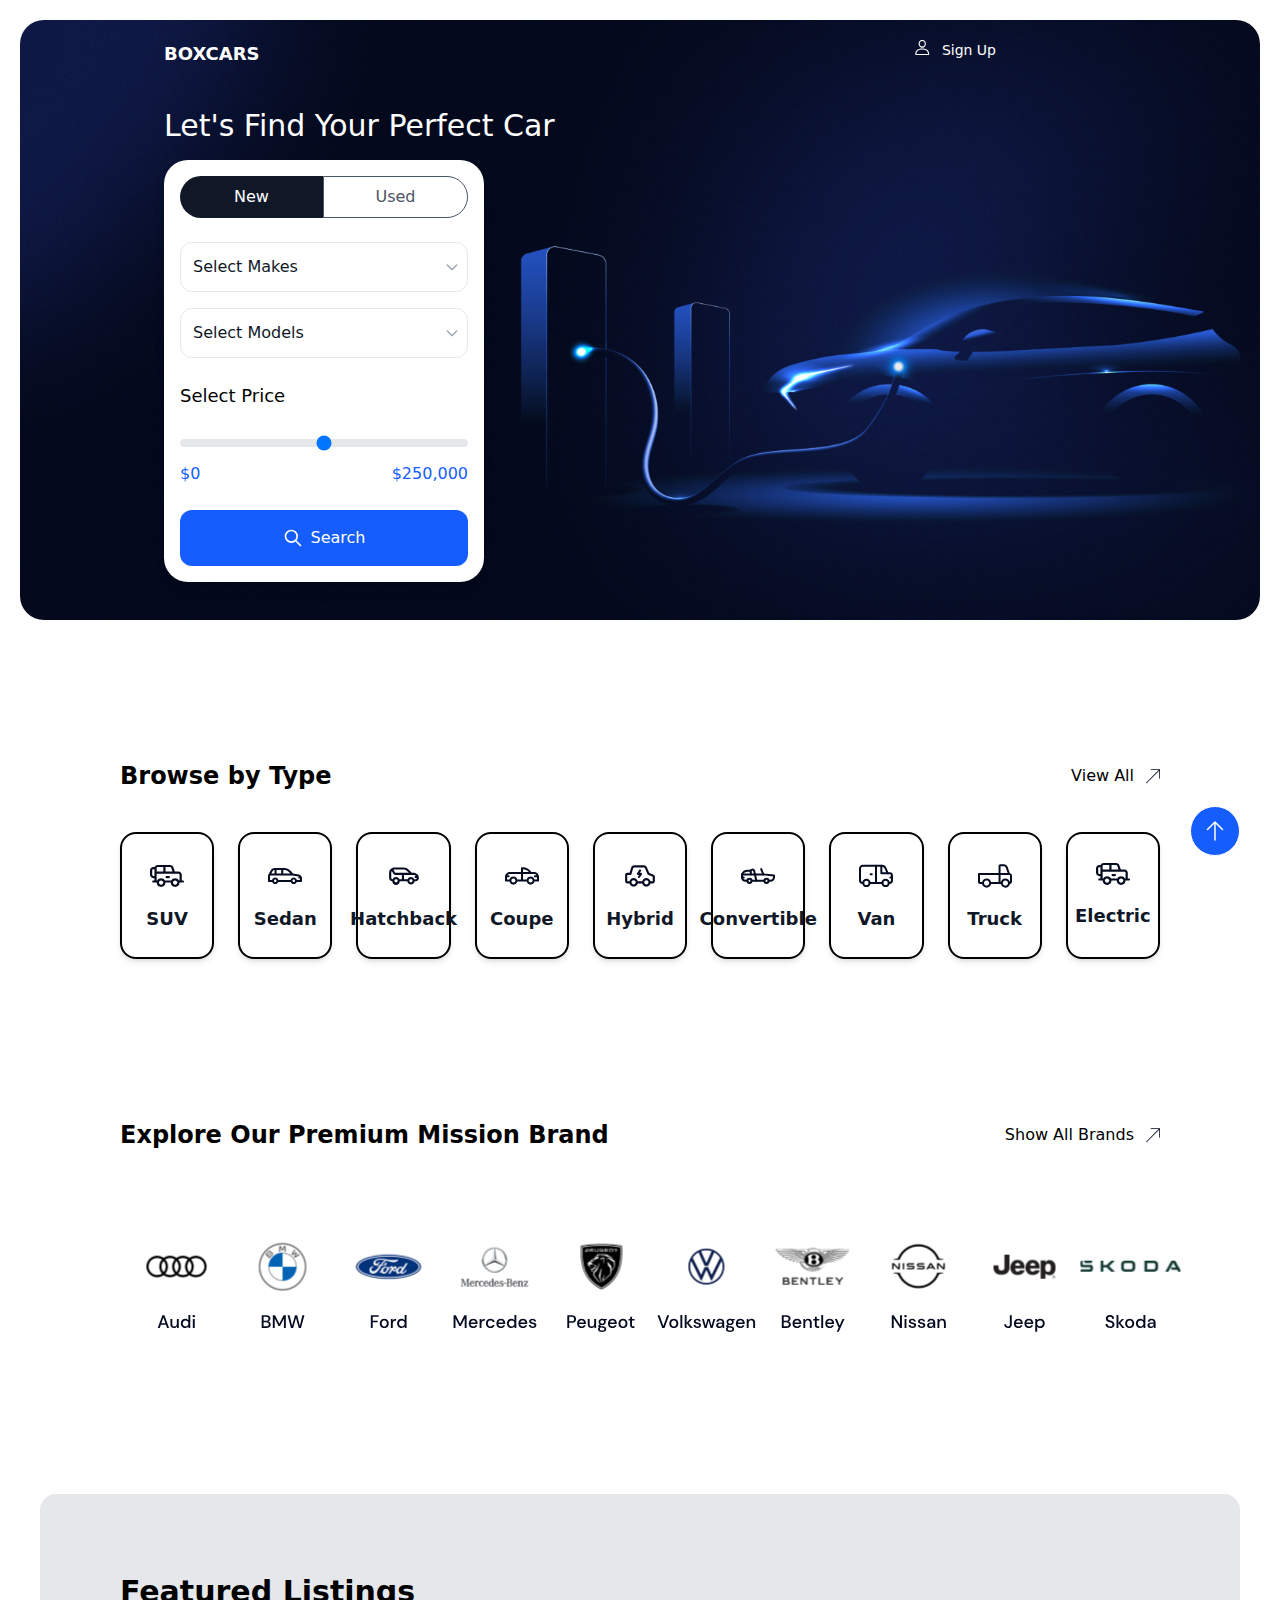
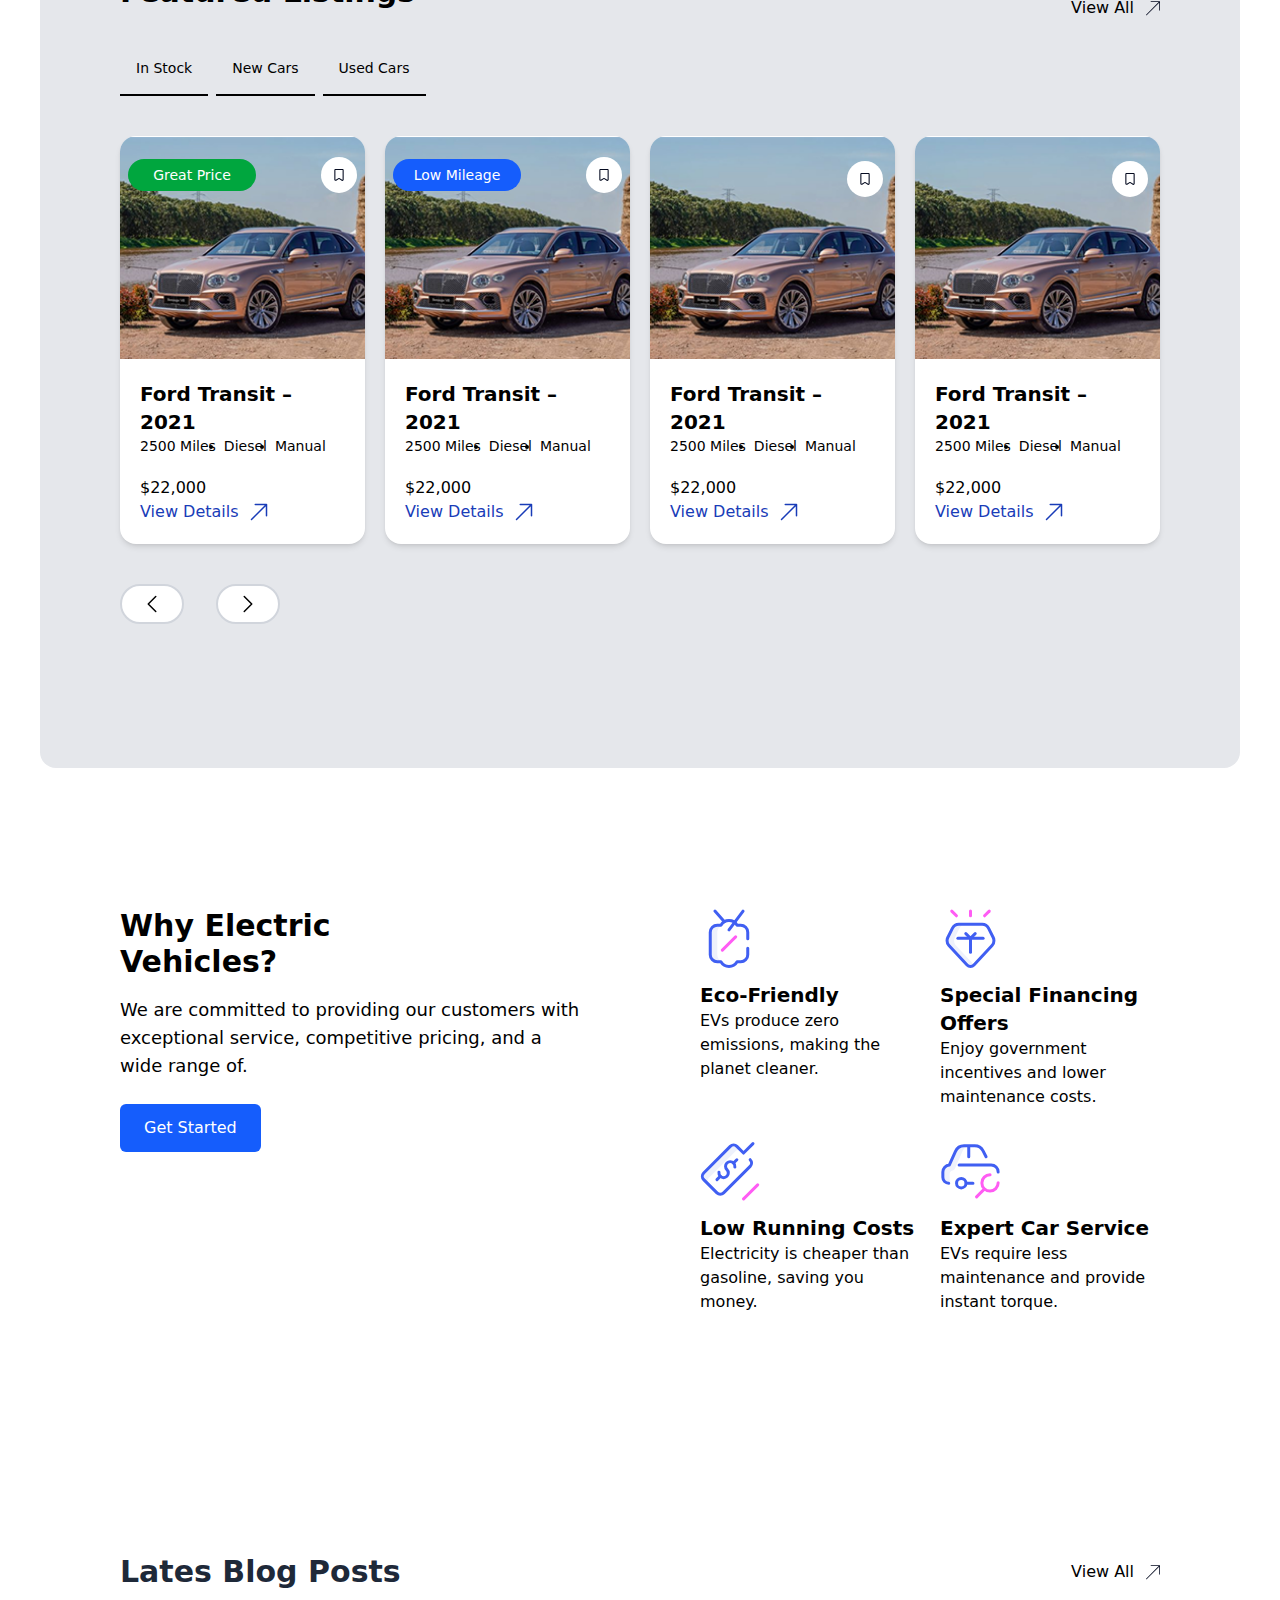
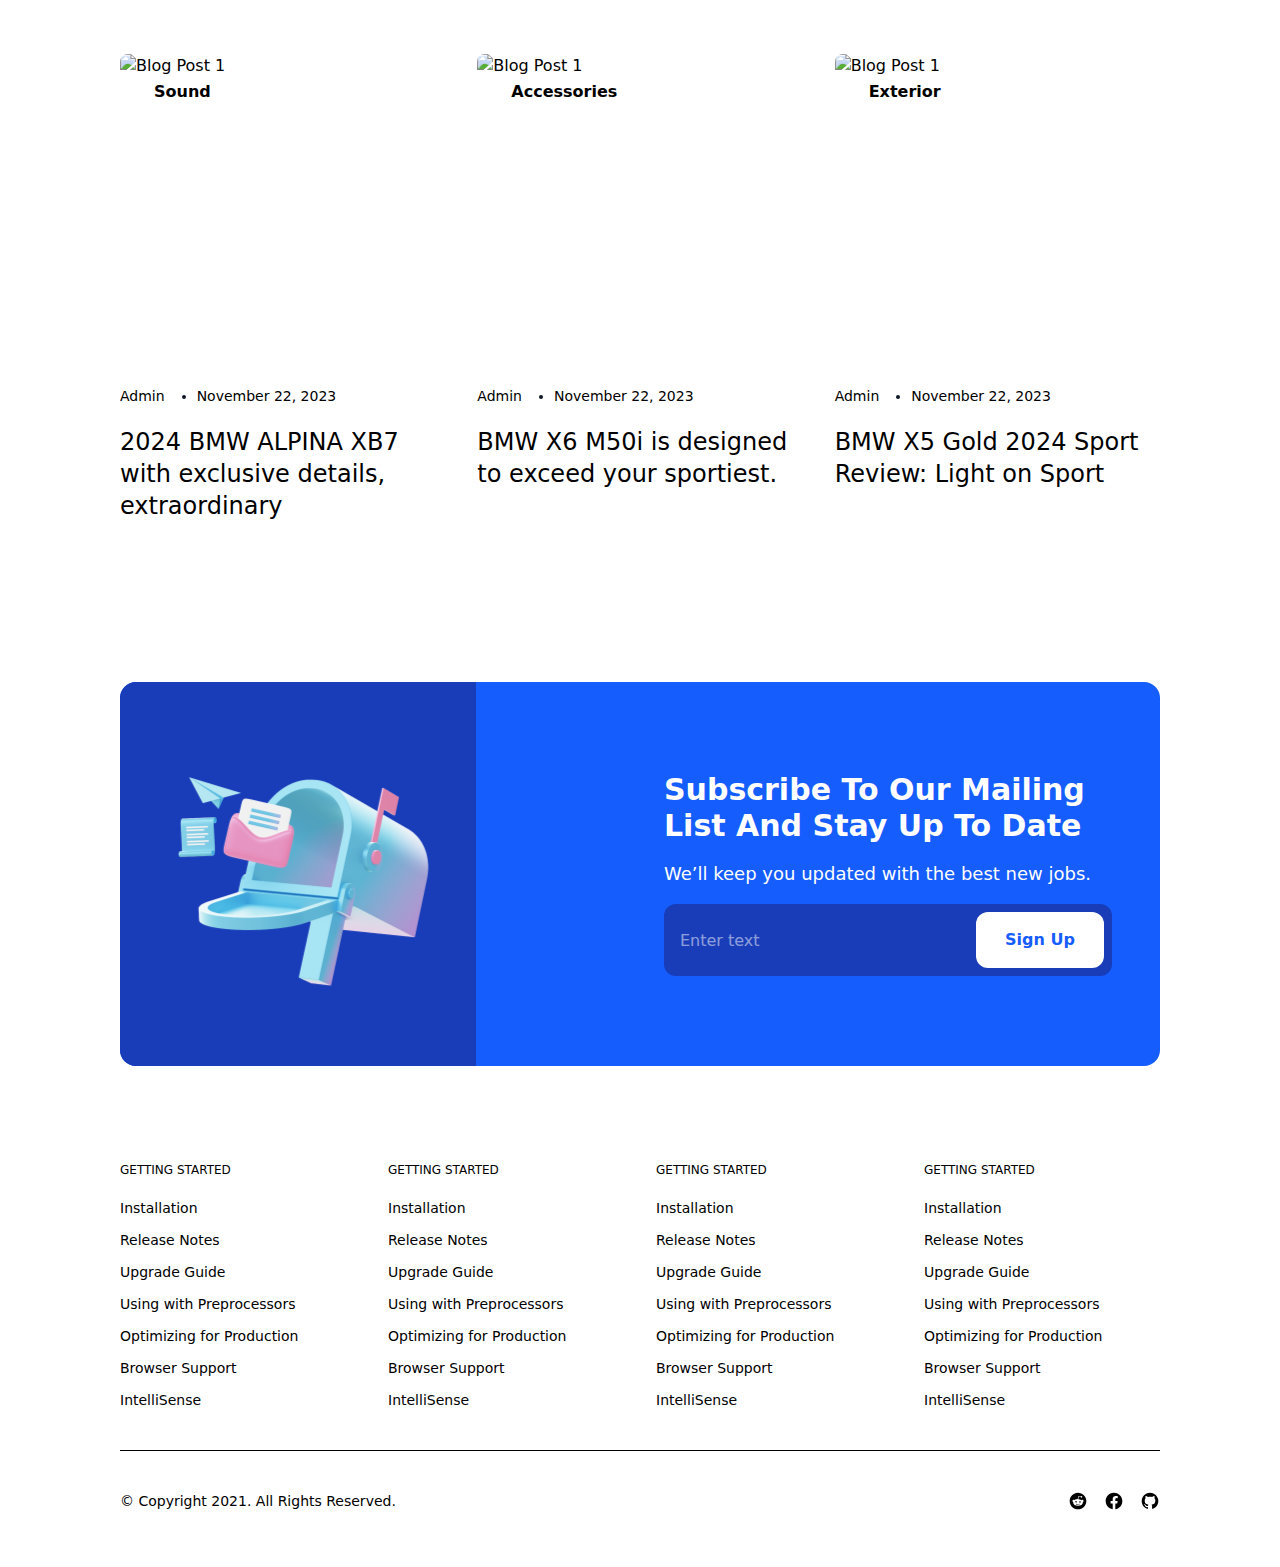
==== commit e94c7017: "Finished" ====
--- a/index.html
+++ b/index.html
@@ -128,7 +128,16 @@
 
         <section class="px-10 py-10 w-full">
             <div class="px-20 py-10 gap-10">
-                <h1 class="text-2xl mb-5 font-bold">Browse By Type</h1>
+            <div class="flex justify-between items-center py-10">
+                <h1 class="font-bold text-2xl">Browse by Type</h1>
+                <a class="flex justify-center items-center gap-3">View All
+                    <svg width="14" height="15" viewBox="0 0 14 15" fill="none" xmlns="http://www.w3.org/2000/svg">
+                        <path
+                            d="M13.6109 0.329956H5.05533C4.84037 0.329956 4.66643 0.503899 4.66643 0.718857C4.66643 0.933815 4.84037 1.10776 5.05533 1.10776H12.6721L0.113697 13.6662C-0.0382245 13.8181 -0.0382245 14.0642 0.113697 14.2161C0.18964 14.292 0.289171 14.33 0.388666 14.33C0.488161 14.33 0.587656 14.292 0.663635 14.2161L13.222 1.65766V9.27443C13.222 9.48939 13.3959 9.66333 13.6109 9.66333C13.8259 9.66333 13.9998 9.48939 13.9998 9.27443V0.718857C13.9998 0.503899 13.8258 0.329956 13.6109 0.329956Z"
+                            fill="#050B20" />
+                    </svg>
+                </a>
+            </div>
                 <div class="grid grid-cols-2 sm:grid-cols-3 md:grid-cols-4 lg:grid-cols-6 xl:grid-cols-9 gap-6">
 
                     <!-- SUV -->
@@ -319,10 +328,21 @@
 
     <section class="px-10 py-10 w-full">
         <div class="px-20 py-10 gap-10 ">
-            <h1 class="font-bold text-2xl">Explore Our Premium Mission Brand</h1>
+            <div class="flex justify-between items-center">
+                <h1 class="font-bold text-2xl">Explore Our Premium Mission Brand</h1>
+                <a class="flex justify-center items-center gap-3">Show All Brands
+                    <svg width="14" height="15" viewBox="0 0 14 15" fill="none" xmlns="http://www.w3.org/2000/svg">
+                        <path
+                            d="M13.6109 0.329956H5.05533C4.84037 0.329956 4.66643 0.503899 4.66643 0.718857C4.66643 0.933815 4.84037 1.10776 5.05533 1.10776H12.6721L0.113697 13.6662C-0.0382245 13.8181 -0.0382245 14.0642 0.113697 14.2161C0.18964 14.292 0.289171 14.33 0.388666 14.33C0.488161 14.33 0.587656 14.292 0.663635 14.2161L13.222 1.65766V9.27443C13.222 9.48939 13.3959 9.66333 13.6109 9.66333C13.8259 9.66333 13.9998 9.48939 13.9998 9.27443V0.718857C13.9998 0.503899 13.8258 0.329956 13.6109 0.329956Z"
+                            fill="#050B20" />
+                    </svg>
+            </div>
+            
+            
+            </a>
             <div class="grid grid-cols-3 sm:grid-cols-6 md:grid-cols-10 sm:gap-3 md:gap-5  py-20 gap-5">
                 <!-- Each icon will be placed inside a div with rounded corners -->
-
+                
 
                 <div class="rounded-2xl justify-center items-center">
                     <svg width="113" height="103" viewBox="0 0 113 103" fill="none" xmlns="http://www.w3.org/2000/svg"
@@ -524,7 +544,18 @@
 
     <section class="px-10 w-full ">
         <div class=" bg-gray-200 px-20 w-full py-20 rounded-2xl">
-            <h1 class="text-3xl font-semibold mb-8">Featured Listings</h1>
+        
+            <div class="flex justify-between items-center">
+                <h1 class="text-3xl font-semibold mb-8">Featured Listings</h1>
+                <a class="flex justify-center items-center gap-3">View All
+                    <svg width="14" height="15" viewBox="0 0 14 15" fill="none" xmlns="http://www.w3.org/2000/svg">
+                        <path
+                            d="M13.6109 0.329956H5.05533C4.84037 0.329956 4.66643 0.503899 4.66643 0.718857C4.66643 0.933815 4.84037 1.10776 5.05533 1.10776H12.6721L0.113697 13.6662C-0.0382245 13.8181 -0.0382245 14.0642 0.113697 14.2161C0.18964 14.292 0.289171 14.33 0.388666 14.33C0.488161 14.33 0.587656 14.292 0.663635 14.2161L13.222 1.65766V9.27443C13.222 9.48939 13.3959 9.66333 13.6109 9.66333C13.8259 9.66333 13.9998 9.48939 13.9998 9.27443V0.718857C13.9998 0.503899 13.8258 0.329956 13.6109 0.329956Z"
+                            fill="#050B20" />
+                    </svg>
+                </a>
+            </div>
+             
 
             <!-- Filters Section -->
             <div>
@@ -1169,7 +1200,17 @@
 
     <section class="bg-white w-full h-full p-20">
         <div class="container p-10">
+            <div class="flex justify-between items-center">
             <h1 class="text-2xl font-bold text-gray-800 capitalize lg:text-3xl dark:text-black">Lates Blog Posts</h1>
+                <a class="flex justify-center items-center gap-3">View All
+                    <svg width="14" height="15" viewBox="0 0 14 15" fill="none" xmlns="http://www.w3.org/2000/svg">
+                        <path
+                            d="M13.6109 0.329956H5.05533C4.84037 0.329956 4.66643 0.503899 4.66643 0.718857C4.66643 0.933815 4.84037 1.10776 5.05533 1.10776H12.6721L0.113697 13.6662C-0.0382245 13.8181 -0.0382245 14.0642 0.113697 14.2161C0.18964 14.292 0.289171 14.33 0.388666 14.33C0.488161 14.33 0.587656 14.292 0.663635 14.2161L13.222 1.65766V9.27443C13.222 9.48939 13.3959 9.66333 13.6109 9.66333C13.8259 9.66333 13.9998 9.48939 13.9998 9.27443V0.718857C13.9998 0.503899 13.8258 0.329956 13.6109 0.329956Z"
+                            fill="#050B20" />
+                    </svg>
+                </a>
+            </div>
+            <!-- <h1 class="text-2xl font-bold text-gray-800 capitalize lg:text-3xl dark:text-black">Lates Blog Posts</h1> -->
             <div class="grid grid-cols-1 gap-8  md:mt-16 md:grid-cols-2 xl:grid-cols-3">
                 <!-- Blog Post 1 -->
                 <div>
